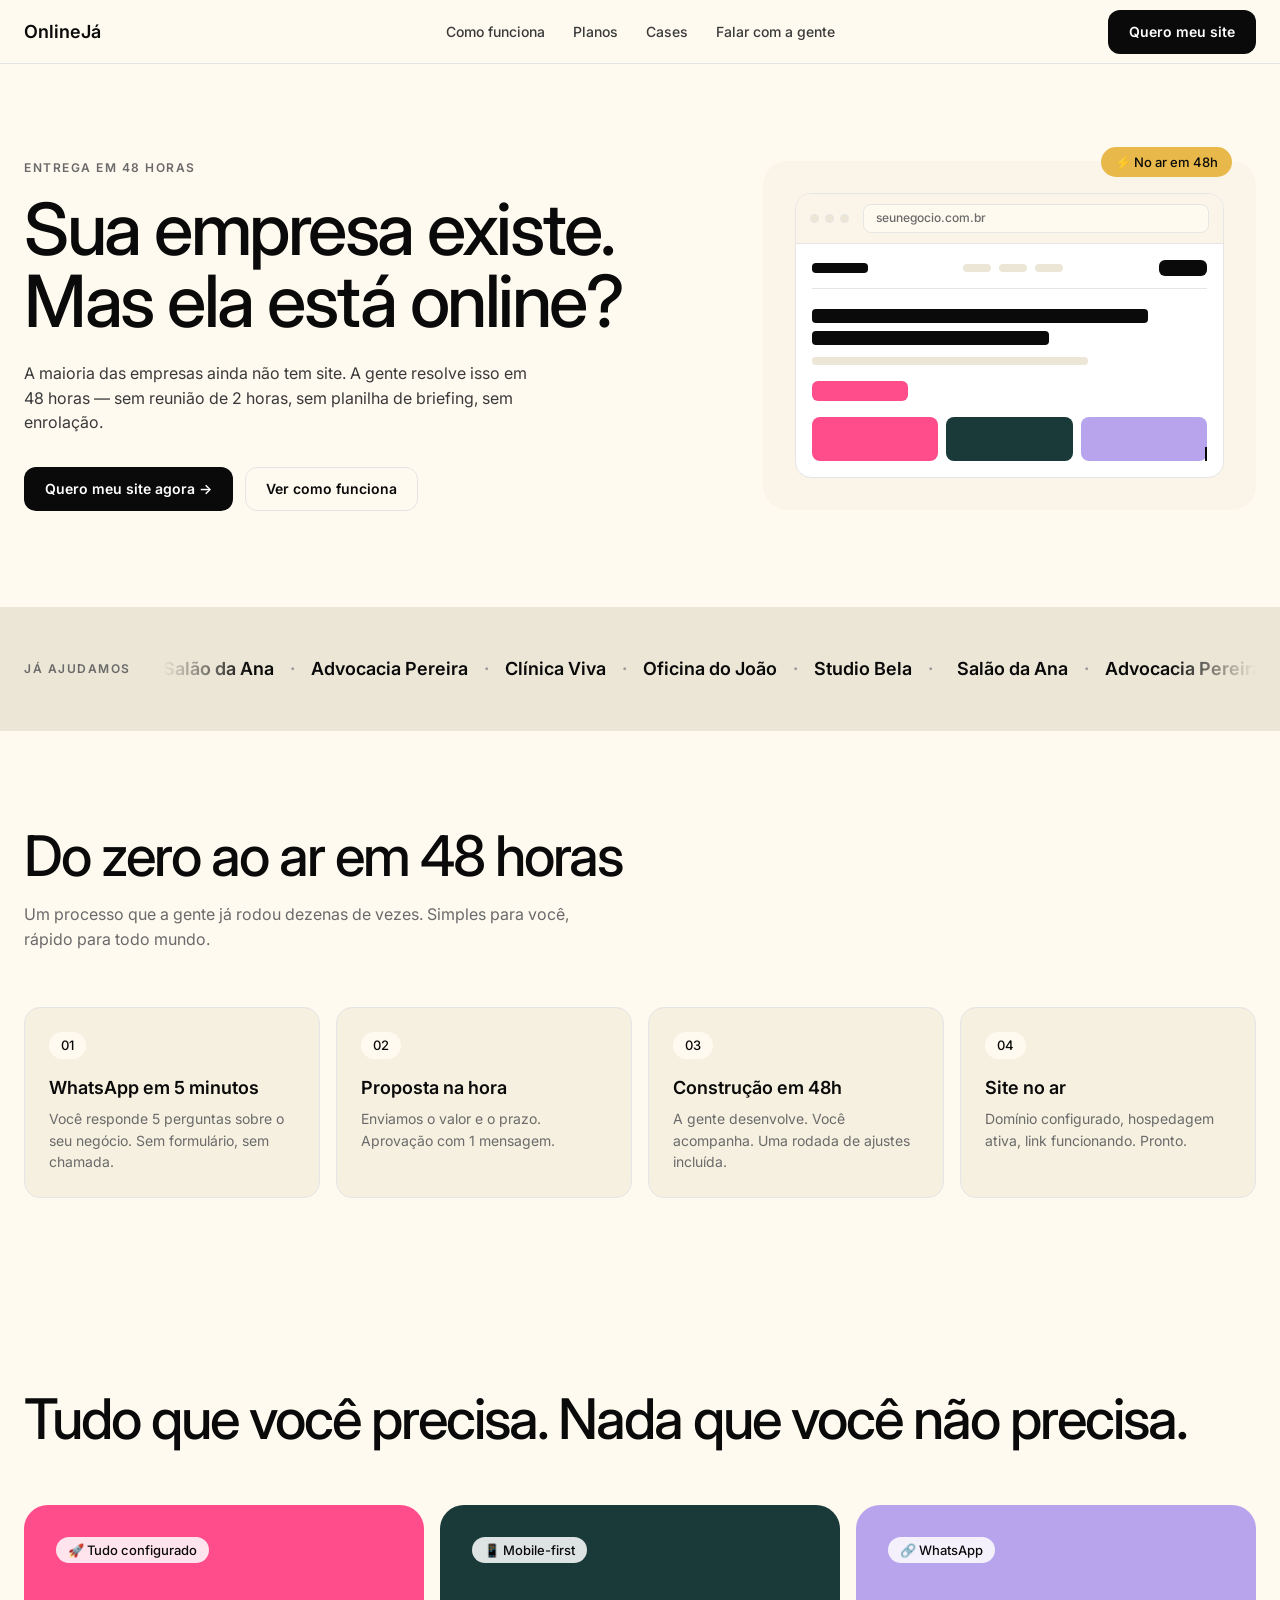
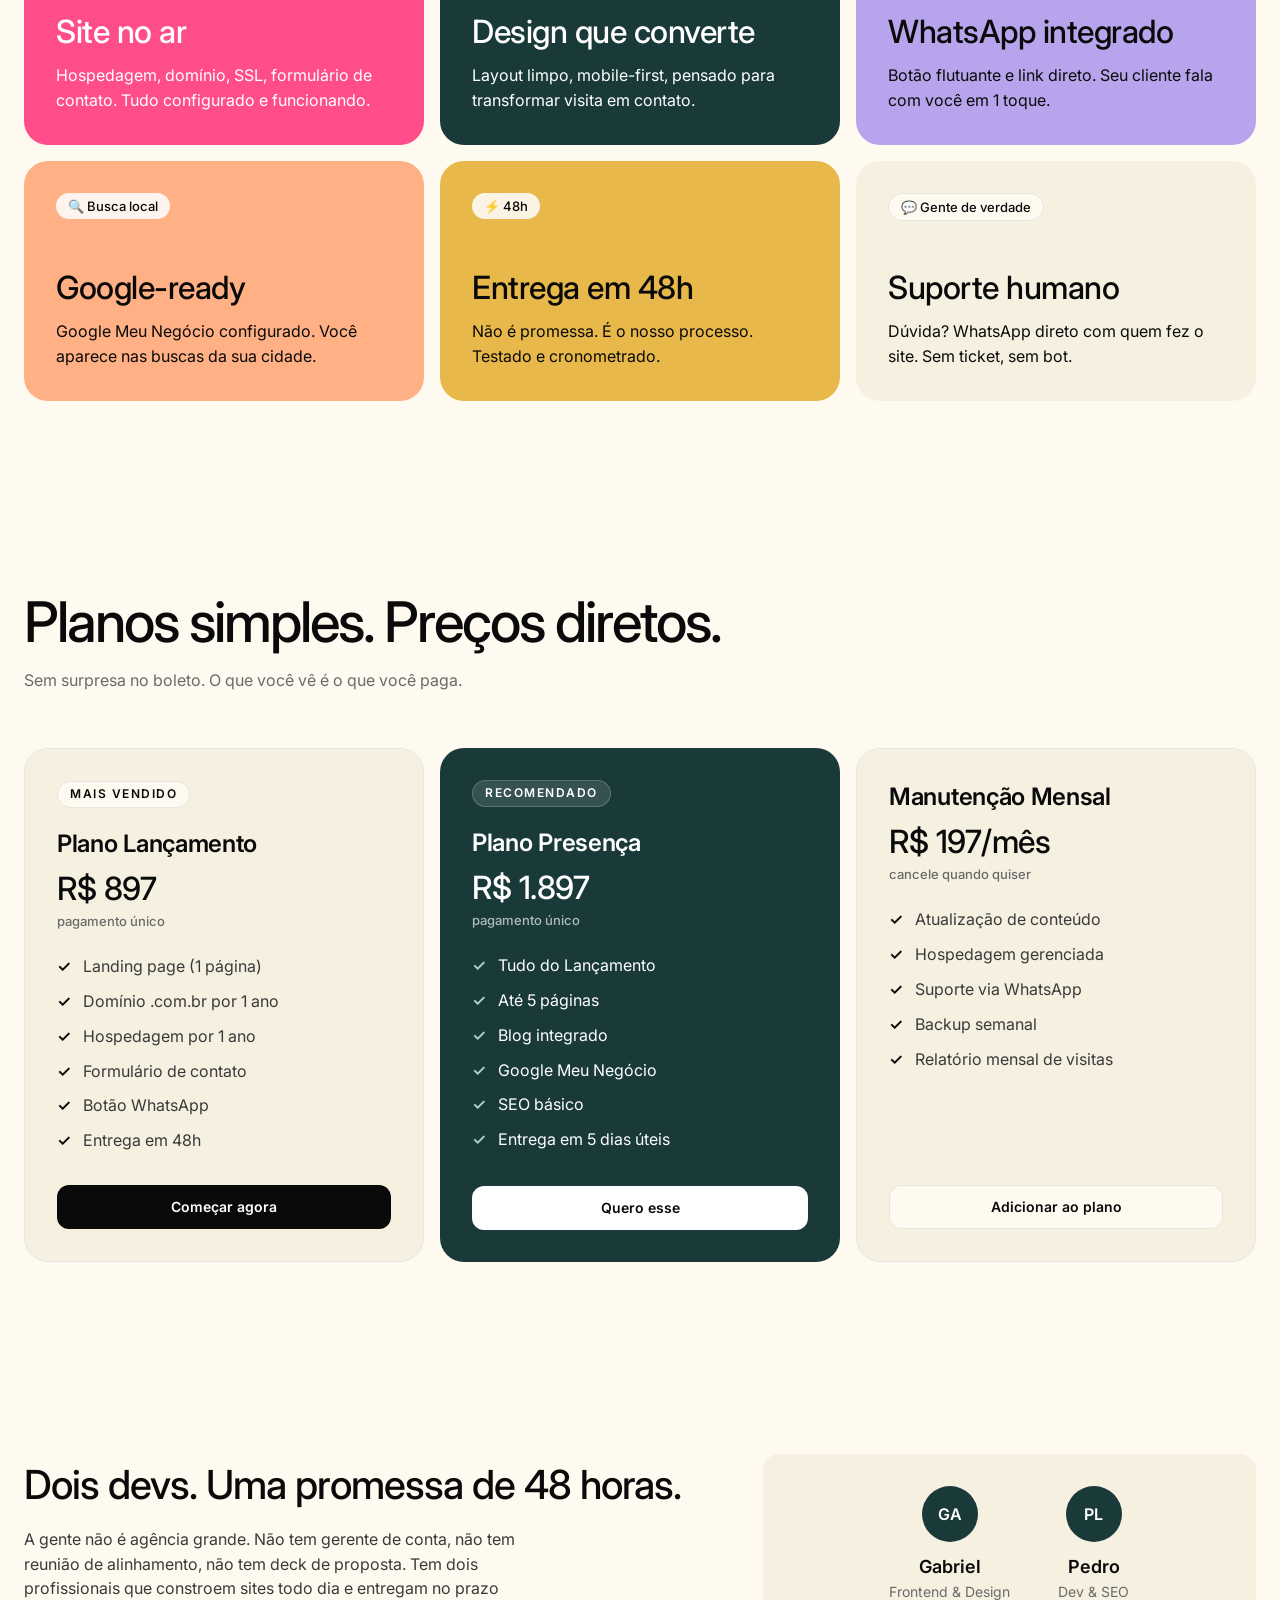
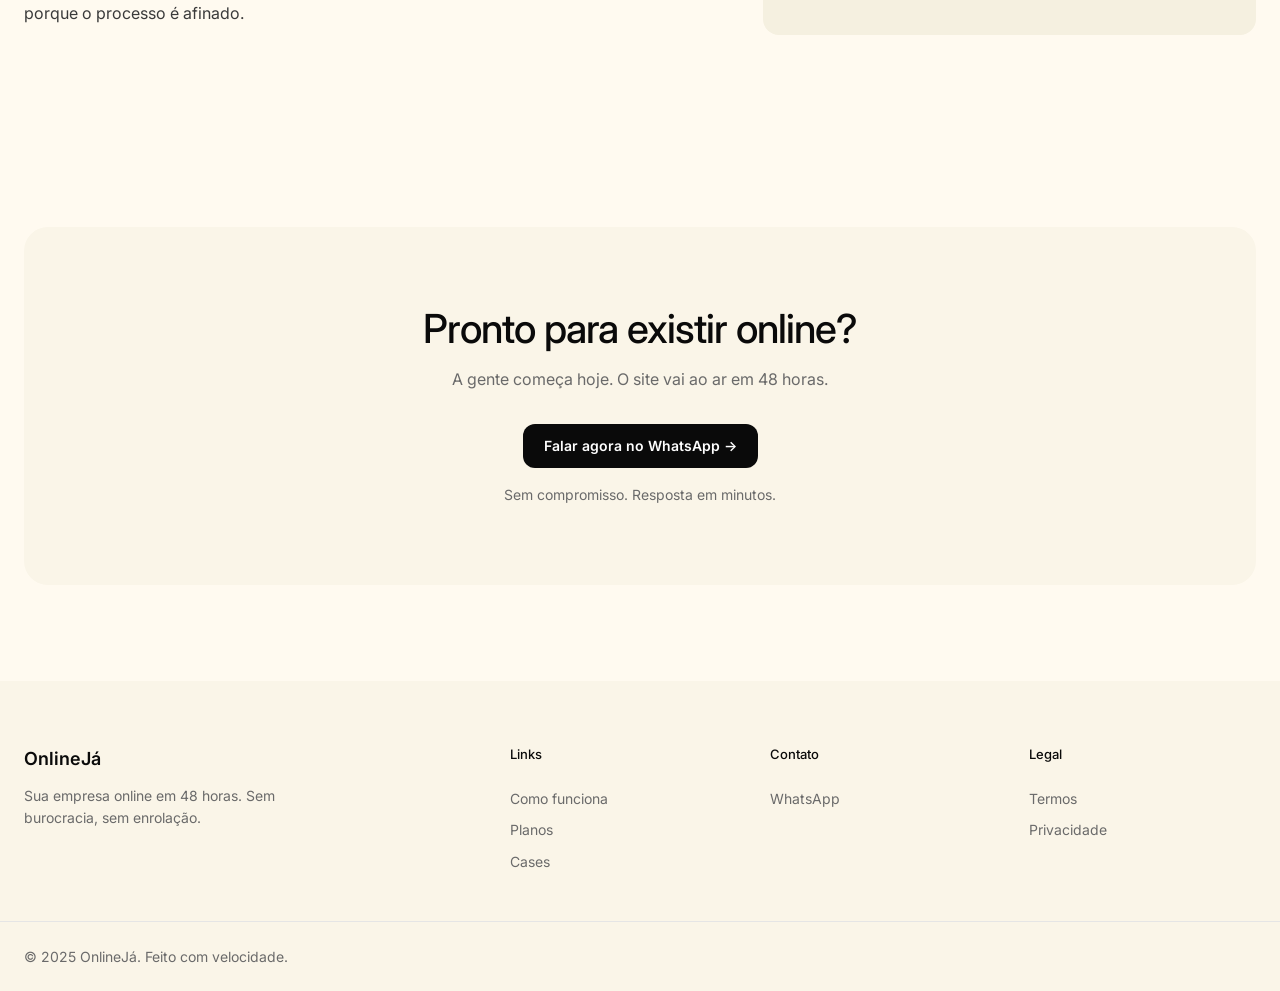
==== index.html @ 5d937cda "first commit" ====
<!DOCTYPE html>
<html lang="pt-BR">
<head>
  <meta charset="UTF-8">
  <meta name="viewport" content="width=device-width, initial-scale=1.0">
  <title>OnlineJá — Sua empresa online em 48 horas</title>
  <meta name="description" content="Sua empresa online em 48 horas. Sem burocracia, sem enrolação. Site no ar com domínio, hospedagem e WhatsApp integrado.">
  <link rel="preconnect" href="https://fonts.googleapis.com">
  <link rel="preconnect" href="https://fonts.gstatic.com" crossorigin>
  <link href="https://fonts.googleapis.com/css2?family=Inter:wght@400;500;600&display=swap" rel="stylesheet">
  <link rel="stylesheet" href="styles.css">
</head>
<body>

  <!-- ============ 1. Top Navigation ============ -->
  <header class="nav" id="topo">
    <div class="nav-inner container">
      <a href="#topo" class="nav-logo">OnlineJá</a>
      <nav class="nav-links" id="nav-links" aria-label="Navegação principal">
        <a href="#como-funciona" class="nav-link">Como funciona</a>
        <a href="#planos" class="nav-link">Planos</a>
        <a href="#cases" class="nav-link">Cases</a>
        <a href="#contato" class="nav-link">Falar com a gente</a>
      </nav>
      <div class="nav-actions">
        <a href="#contato" class="btn btn-primary">Quero meu site</a>
        <button class="nav-toggle" id="nav-toggle" aria-label="Abrir menu" aria-expanded="false" aria-controls="nav-links">
          <span></span><span></span><span></span>
        </button>
      </div>
    </div>
  </header>

  <!-- ============ 2. Hero ============ -->
  <section class="hero">
    <div class="container hero-grid">
      <div class="hero-copy">
        <p class="eyebrow">Entrega em 48 horas</p>
        <h1 class="display-xl">Sua empresa existe. Mas ela está online?</h1>
        <p class="hero-sub">A maioria das empresas ainda não tem site. A gente resolve isso em 48 horas — sem reunião de 2 horas, sem planilha de briefing, sem enrolação.</p>
        <div class="hero-actions">
          <a href="#contato" class="btn btn-primary">Quero meu site agora →</a>
          <a href="#como-funciona" class="btn btn-secondary">Ver como funciona</a>
        </div>
      </div>
      <div class="hero-art">
        <div class="hero-card">
          <div class="browser">
            <div class="browser-bar">
              <span class="browser-dot"></span>
              <span class="browser-dot"></span>
              <span class="browser-dot"></span>
              <span class="browser-url">seunegocio.com.br</span>
            </div>
            <div class="browser-page">
              <div class="mock-nav build" style="--i:1">
                <span class="mock-logo"></span>
                <span class="mock-navlinks">
                  <i></i><i></i><i></i>
                </span>
                <span class="mock-btn"></span>
              </div>
              <div class="mock-hero">
                <span class="mock-line lg build" style="--i:2"></span>
                <span class="mock-line lg short build" style="--i:3"></span>
                <span class="mock-line sm build" style="--i:4"></span>
                <span class="mock-cta build" style="--i:5"></span>
              </div>
              <div class="mock-cards">
                <span class="mock-card pink build" style="--i:6"></span>
                <span class="mock-card teal build" style="--i:7"></span>
                <span class="mock-card lavender build" style="--i:8"></span>
              </div>
              <span class="mock-caret"></span>
            </div>
          </div>
          <div class="hero-badge">⚡ No ar em 48h</div>
        </div>
      </div>
    </div>
  </section>

  <!-- ============ 3. Social proof bar ============ -->
  <section class="proof" id="cases">
    <div class="proof-inner">
      <p class="eyebrow proof-label">Já ajudamos</p>
      <div class="marquee" aria-hidden="false">
        <div class="marquee-track">
          <span class="marquee-group">
            Salão da Ana <i>·</i> Advocacia Pereira <i>·</i> Clínica Viva <i>·</i> Oficina do João <i>·</i> Studio Bela <i>·</i>
          </span>
          <span class="marquee-group" aria-hidden="true">
            Salão da Ana <i>·</i> Advocacia Pereira <i>·</i> Clínica Viva <i>·</i> Oficina do João <i>·</i> Studio Bela <i>·</i>
          </span>
        </div>
      </div>
    </div>
  </section>

  <!-- ============ 4. Como funciona ============ -->
  <section class="section" id="como-funciona">
    <div class="container">
      <h2 class="display-lg">Do zero ao ar em 48 horas</h2>
      <p class="section-sub">Um processo que a gente já rodou dezenas de vezes. Simples para você, rápido para todo mundo.</p>
      <div class="steps-grid">
        <div class="step-card">
          <span class="badge-pill">01</span>
          <h3 class="title-md">WhatsApp em 5 minutos</h3>
          <p class="step-body">Você responde 5 perguntas sobre o seu negócio. Sem formulário, sem chamada.</p>
        </div>
        <div class="step-card">
          <span class="badge-pill">02</span>
          <h3 class="title-md">Proposta na hora</h3>
          <p class="step-body">Enviamos o valor e o prazo. Aprovação com 1 mensagem.</p>
        </div>
        <div class="step-card">
          <span class="badge-pill">03</span>
          <h3 class="title-md">Construção em 48h</h3>
          <p class="step-body">A gente desenvolve. Você acompanha. Uma rodada de ajustes incluída.</p>
        </div>
        <div class="step-card">
          <span class="badge-pill">04</span>
          <h3 class="title-md">Site no ar</h3>
          <p class="step-body">Domínio configurado, hospedagem ativa, link funcionando. Pronto.</p>
        </div>
      </div>
    </div>
  </section>

  <!-- ============ 5. Features ============ -->
  <section class="section" id="incluso">
    <div class="container">
      <h2 class="display-lg">Tudo que você precisa. Nada que você não precisa.</h2>
      <div class="features-grid">
        <div class="feature-card feature-pink">
          <span class="badge-pill feature-tag">🚀 Tudo configurado</span>
          <h3 class="display-sm">Site no ar</h3>
          <p>Hospedagem, domínio, SSL, formulário de contato. Tudo configurado e funcionando.</p>
        </div>
        <div class="feature-card feature-teal">
          <span class="badge-pill feature-tag">📱 Mobile-first</span>
          <h3 class="display-sm">Design que converte</h3>
          <p>Layout limpo, mobile-first, pensado para transformar visita em contato.</p>
        </div>
        <div class="feature-card feature-lavender">
          <span class="badge-pill feature-tag">🔗 WhatsApp</span>
          <h3 class="display-sm">WhatsApp integrado</h3>
          <p>Botão flutuante e link direto. Seu cliente fala com você em 1 toque.</p>
        </div>
        <div class="feature-card feature-peach">
          <span class="badge-pill feature-tag">🔍 Busca local</span>
          <h3 class="display-sm">Google-ready</h3>
          <p>Google Meu Negócio configurado. Você aparece nas buscas da sua cidade.</p>
        </div>
        <div class="feature-card feature-ochre">
          <span class="badge-pill feature-tag">⚡ 48h</span>
          <h3 class="display-sm">Entrega em 48h</h3>
          <p>Não é promessa. É o nosso processo. Testado e cronometrado.</p>
        </div>
        <div class="feature-card feature-cream">
          <span class="badge-pill feature-tag">💬 Gente de verdade</span>
          <h3 class="display-sm">Suporte humano</h3>
          <p>Dúvida? WhatsApp direto com quem fez o site. Sem ticket, sem bot.</p>
        </div>
      </div>
    </div>
  </section>

  <!-- ============ 6. Planos ============ -->
  <section class="section" id="planos">
    <div class="container">
      <h2 class="display-lg">Planos simples. Preços diretos.</h2>
      <p class="section-sub">Sem surpresa no boleto. O que você vê é o que você paga.</p>
      <div class="pricing-grid">

        <div class="plan-card plan-cream">
          <span class="badge-pill plan-badge">MAIS VENDIDO</span>
          <h3 class="title-lg">Plano Lançamento</h3>
          <p class="plan-price display-sm">R$ 897</p>
          <p class="plan-price-note">pagamento único</p>
          <ul class="plan-features">
            <li>Landing page (1 página)</li>
            <li>Domínio .com.br por 1 ano</li>
            <li>Hospedagem por 1 ano</li>
            <li>Formulário de contato</li>
            <li>Botão WhatsApp</li>
            <li>Entrega em 48h</li>
          </ul>
          <a href="#contato" class="btn btn-primary plan-cta">Começar agora</a>
        </div>

        <div class="plan-card plan-teal">
          <span class="badge-pill plan-badge plan-badge-dark">RECOMENDADO</span>
          <h3 class="title-lg">Plano Presença</h3>
          <p class="plan-price display-sm">R$ 1.897</p>
          <p class="plan-price-note">pagamento único</p>
          <ul class="plan-features">
            <li>Tudo do Lançamento</li>
            <li>Até 5 páginas</li>
            <li>Blog integrado</li>
            <li>Google Meu Negócio</li>
            <li>SEO básico</li>
            <li>Entrega em 5 dias úteis</li>
          </ul>
          <a href="#contato" class="btn btn-oncolor plan-cta">Quero esse</a>
        </div>

        <div class="plan-card plan-cream">
          <h3 class="title-lg">Manutenção Mensal</h3>
          <p class="plan-price display-sm">R$ 197/mês</p>
          <p class="plan-price-note">cancele quando quiser</p>
          <ul class="plan-features">
            <li>Atualização de conteúdo</li>
            <li>Hospedagem gerenciada</li>
            <li>Suporte via WhatsApp</li>
            <li>Backup semanal</li>
            <li>Relatório mensal de visitas</li>
          </ul>
          <a href="#contato" class="btn btn-secondary plan-cta">Adicionar ao plano</a>
        </div>

      </div>
    </div>
  </section>

  <!-- ============ 7. Quem somos ============ -->
  <section class="section" id="quem-somos">
    <div class="container about-grid">
      <div class="about-copy">
        <h2 class="display-md">Dois devs. Uma promessa de 48 horas.</h2>
        <p class="about-body">A gente não é agência grande. Não tem gerente de conta, não tem reunião de alinhamento, não tem deck de proposta. Tem dois profissionais que constroem sites todo dia e entregam no prazo porque o processo é afinado.</p>
      </div>
      <div class="about-card">
        <div class="founder">
          <span class="avatar">GA</span>
          <p class="title-md founder-name">Gabriel</p>
          <p class="founder-role">Frontend &amp; Design</p>
        </div>
        <div class="founder">
          <span class="avatar">PL</span>
          <p class="title-md founder-name">Pedro</p>
          <p class="founder-role">Dev &amp; SEO</p>
        </div>
      </div>
    </div>
  </section>

  <!-- ============ 8. CTA Band ============ -->
  <section class="cta-section" id="contato">
    <div class="cta-band">
      <h2 class="display-md">Pronto para existir online?</h2>
      <p class="cta-sub">A gente começa hoje. O site vai ao ar em 48 horas.</p>
      <a href="https://wa.me/5511999999999" target="_blank" rel="noopener" class="btn btn-primary">Falar agora no WhatsApp →</a>
      <p class="cta-note">Sem compromisso. Resposta em minutos.</p>
    </div>
  </section>

  <!-- ============ 9. Footer ============ -->
  <footer class="footer">
    <div class="container footer-grid">
      <div class="footer-brand">
        <p class="nav-logo">OnlineJá</p>
        <p class="footer-tagline">Sua empresa online em 48 horas. Sem burocracia, sem enrolação.</p>
      </div>
      <div class="footer-col">
        <p class="footer-heading">Links</p>
        <a href="#como-funciona">Como funciona</a>
        <a href="#planos">Planos</a>
        <a href="#cases">Cases</a>
      </div>
      <div class="footer-col">
        <p class="footer-heading">Contato</p>
        <a href="https://wa.me/5511999999999" target="_blank" rel="noopener">WhatsApp</a>
      </div>
      <div class="footer-col">
        <p class="footer-heading">Legal</p>
        <a href="#">Termos</a>
        <a href="#">Privacidade</a>
      </div>
    </div>
    <div class="container footer-bottom">
      <p>© 2025 OnlineJá. Feito com velocidade.</p>
    </div>
  </footer>

  <script src="script.js"></script>
</body>
</html>
---- styles.css ----
/* ==========================================================================
   OnlineJá — Design tokens
   ========================================================================== */

:root {
  /* Colors */
  --color-canvas: #fffaf0;
  --color-surface-soft: #faf5e8;
  --color-surface-card: #f5f0e0;
  --color-surface-strong: #ebe6d6;
  --color-surface-dark: #0a1a1a;
  --color-ink: #0a0a0a;
  --color-body: #3a3a3a;
  --color-muted: #6a6a6a;
  --color-muted-soft: #9a9a9a;
  --color-hairline: #e5e5e5;
  --color-primary: #0a0a0a;
  --color-on-primary: #ffffff;
  --color-on-dark: #ffffff;
  --color-brand-pink: #ff4d8b;
  --color-brand-teal: #1a3a3a;
  --color-brand-lavender: #b8a4ed;
  --color-brand-peach: #ffb084;
  --color-brand-ochre: #e8b94a;
  --color-brand-mint: #a4d4c5;
  --color-brand-coral: #ff6b5a;

  /* Radius */
  --radius-xs: 6px;
  --radius-sm: 8px;
  --radius-md: 12px;
  --radius-lg: 16px;
  --radius-xl: 24px;
  --radius-pill: 9999px;

  /* Spacing */
  --section-pad: 96px;
  --card-pad-feature: 32px;
  --card-pad-content: 24px;
  --content-max: 1280px;
}

/* ==========================================================================
   Base
   ========================================================================== */

*,
*::before,
*::after {
  box-sizing: border-box;
  margin: 0;
  padding: 0;
}

html {
  scroll-behavior: smooth;
  scroll-padding-top: 80px;
}

body {
  font-family: "Inter", sans-serif;
  font-size: 16px;
  font-weight: 400;
  line-height: 1.55;
  color: var(--color-body);
  background: var(--color-canvas);
  -webkit-font-smoothing: antialiased;
}

img {
  max-width: 100%;
  display: block;
}

a {
  text-decoration: none;
  color: inherit;
}

ul {
  list-style: none;
}

.container {
  max-width: var(--content-max);
  margin: 0 auto;
  padding: 0 24px;
}

/* ==========================================================================
   Typography
   ========================================================================== */

.display-xl {
  font-size: clamp(40px, 7vw, 72px);
  font-weight: 500;
  line-height: 1.0;
  letter-spacing: -2.5px;
  color: var(--color-ink);
}

.display-lg {
  font-size: clamp(34px, 5vw, 56px);
  font-weight: 500;
  line-height: 1.05;
  letter-spacing: -2px;
  color: var(--color-ink);
}

.display-md {
  font-size: clamp(30px, 4vw, 40px);
  font-weight: 500;
  line-height: 1.1;
  letter-spacing: -1px;
  color: var(--color-ink);
}

.display-sm {
  font-size: 32px;
  font-weight: 500;
  line-height: 1.15;
  letter-spacing: -0.5px;
  color: var(--color-ink);
}

.title-lg {
  font-size: 24px;
  font-weight: 600;
  line-height: 1.3;
  letter-spacing: -0.3px;
  color: var(--color-ink);
}

.title-md {
  font-size: 18px;
  font-weight: 600;
  line-height: 1.4;
  color: var(--color-ink);
}

.eyebrow {
  font-size: 12px;
  font-weight: 600;
  line-height: 1.4;
  letter-spacing: 1.5px;
  text-transform: uppercase;
  color: var(--color-muted);
}

.section-sub {
  font-size: 16px;
  line-height: 1.55;
  color: var(--color-muted);
  max-width: 560px;
  margin-top: 16px;
}

/* ==========================================================================
   Buttons
   ========================================================================== */

.btn {
  display: inline-flex;
  align-items: center;
  justify-content: center;
  height: 44px;
  padding: 12px 20px;
  border-radius: var(--radius-md);
  border: 1px solid transparent;
  font-family: inherit;
  font-size: 14px;
  font-weight: 600;
  line-height: 1;
  cursor: pointer;
  white-space: nowrap;
  transition: opacity 0.15s ease, transform 0.15s ease;
}

.btn:hover {
  opacity: 0.88;
}

.btn:active {
  transform: scale(0.98);
}

.btn-primary {
  background: var(--color-primary);
  color: var(--color-on-primary);
}

.btn-secondary {
  background: var(--color-canvas);
  color: var(--color-ink);
  border-color: var(--color-hairline);
}

.btn-oncolor {
  background: #ffffff;
  color: var(--color-ink);
}

/* ==========================================================================
   Badge pill
   ========================================================================== */

.badge-pill {
  display: inline-block;
  background: var(--color-surface-card);
  color: var(--color-ink);
  border-radius: var(--radius-pill);
  padding: 4px 12px;
  font-size: 13px;
  font-weight: 500;
  line-height: 1.4;
}

/* ==========================================================================
   1. Top navigation
   ========================================================================== */

.nav {
  position: sticky;
  top: 0;
  z-index: 100;
  height: 64px;
  background: var(--color-canvas);
  border-bottom: 1px solid var(--color-hairline);
}

.nav-inner {
  display: flex;
  align-items: center;
  justify-content: space-between;
  gap: 24px;
  height: 64px;
}

.nav-logo {
  font-size: 18px;
  font-weight: 600;
  color: var(--color-ink);
}

.nav-links {
  display: flex;
  align-items: center;
  gap: 28px;
  position: absolute;
  left: 50%;
  transform: translateX(-50%);
}

.nav-link {
  font-size: 14px;
  font-weight: 500;
  line-height: 1.4;
  color: var(--color-body);
  transition: color 0.15s ease;
}

.nav-link:hover {
  color: var(--color-ink);
}

.nav-actions {
  display: flex;
  align-items: center;
  gap: 12px;
}

.nav-toggle {
  display: none;
  flex-direction: column;
  justify-content: center;
  gap: 4px;
  width: 40px;
  height: 40px;
  padding: 8px;
  background: none;
  border: 1px solid var(--color-hairline);
  border-radius: var(--radius-sm);
  cursor: pointer;
}

.nav-toggle span {
  display: block;
  height: 2px;
  width: 100%;
  background: var(--color-ink);
  border-radius: 2px;
}

/* ==========================================================================
   2. Hero
   ========================================================================== */

.hero {
  padding: var(--section-pad) 0;
}

.hero-grid {
  display: grid;
  grid-template-columns: 7fr 5fr;
  gap: 48px;
  align-items: center;
}

.hero-copy .display-xl {
  margin-top: 16px;
  max-width: 640px;
}

.hero-sub {
  margin-top: 24px;
  max-width: 520px;
  color: var(--color-body);
}

.hero-actions {
  display: flex;
  flex-wrap: wrap;
  gap: 12px;
  margin-top: 32px;
}

/* Hero illustration — mock browser being assembled */

.hero-card {
  position: relative;
  background: var(--color-surface-soft);
  border-radius: var(--radius-xl);
  padding: 32px;
}

.browser {
  background: #ffffff;
  border: 1px solid var(--color-hairline);
  border-radius: var(--radius-lg);
  overflow: hidden;
}

.browser-bar {
  display: flex;
  align-items: center;
  gap: 6px;
  padding: 10px 14px;
  background: var(--color-surface-soft);
  border-bottom: 1px solid var(--color-hairline);
}

.browser-dot {
  width: 9px;
  height: 9px;
  border-radius: 50%;
  background: var(--color-surface-strong);
  border: 1px solid var(--color-hairline);
}

.browser-url {
  flex: 1;
  margin-left: 8px;
  background: var(--color-canvas);
  border: 1px solid var(--color-hairline);
  border-radius: var(--radius-sm);
  padding: 4px 12px;
  font-size: 12px;
  font-weight: 500;
  color: var(--color-muted);
}

.browser-page {
  position: relative;
  padding: 16px;
}

/* Mock page blocks */

.mock-nav {
  display: flex;
  align-items: center;
  justify-content: space-between;
  gap: 12px;
  padding-bottom: 12px;
  border-bottom: 1px solid var(--color-hairline);
}

.mock-logo {
  width: 56px;
  height: 10px;
  border-radius: 4px;
  background: var(--color-ink);
}

.mock-navlinks {
  display: flex;
  gap: 8px;
}

.mock-navlinks i {
  width: 28px;
  height: 8px;
  border-radius: 4px;
  background: var(--color-surface-strong);
}

.mock-btn {
  width: 48px;
  height: 16px;
  border-radius: 6px;
  background: var(--color-ink);
}

.mock-hero {
  display: flex;
  flex-direction: column;
  gap: 8px;
  padding: 20px 0 16px;
}

.mock-line {
  border-radius: 4px;
  background: var(--color-surface-strong);
}

.mock-line.lg {
  width: 85%;
  height: 14px;
  background: var(--color-ink);
}

.mock-line.lg.short {
  width: 60%;
}

.mock-line.sm {
  width: 70%;
  height: 8px;
  margin-top: 4px;
}

.mock-cta {
  width: 96px;
  height: 20px;
  border-radius: 6px;
  background: var(--color-brand-pink);
  margin-top: 8px;
}

.mock-cards {
  display: grid;
  grid-template-columns: repeat(3, 1fr);
  gap: 8px;
}

.mock-card {
  height: 44px;
  border-radius: 8px;
}

.mock-card.pink { background: var(--color-brand-pink); }
.mock-card.teal { background: var(--color-brand-teal); }
.mock-card.lavender { background: var(--color-brand-lavender); }

.mock-caret {
  position: absolute;
  bottom: 16px;
  right: 16px;
  width: 2px;
  height: 14px;
  background: var(--color-ink);
  animation: blink 1s step-end infinite;
}

/* "Being built" staggered assembly */

.build {
  opacity: 0;
  transform: translateY(8px);
  animation: build-in 0.5s ease forwards;
  animation-delay: calc(var(--i) * 0.35s);
}

@keyframes build-in {
  to {
    opacity: 1;
    transform: translateY(0);
  }
}

@keyframes blink {
  50% {
    opacity: 0;
  }
}

.hero-badge {
  position: absolute;
  top: -14px;
  right: 24px;
  background: var(--color-brand-ochre);
  color: var(--color-ink);
  border-radius: var(--radius-pill);
  padding: 6px 14px;
  font-size: 13px;
  font-weight: 500;
  line-height: 1.4;
}

/* ==========================================================================
   3. Social proof bar
   ========================================================================== */

.proof {
  background: var(--color-surface-strong);
  padding: 48px 0;
  overflow: hidden;
}

.proof-inner {
  display: flex;
  align-items: center;
  gap: 32px;
  max-width: var(--content-max);
  margin: 0 auto;
  padding: 0 24px;
}

.proof-label {
  flex-shrink: 0;
}

.marquee {
  flex: 1;
  overflow: hidden;
  -webkit-mask-image: linear-gradient(90deg, transparent, #000 8%, #000 92%, transparent);
  mask-image: linear-gradient(90deg, transparent, #000 8%, #000 92%, transparent);
}

.marquee-track {
  display: flex;
  width: max-content;
  animation: marquee 24s linear infinite;
}

.marquee-group {
  display: inline-block;
  white-space: nowrap;
  font-size: 18px;
  font-weight: 600;
  color: var(--color-ink);
  padding-right: 12px;
}

.marquee-group i {
  font-style: normal;
  color: var(--color-muted-soft);
  padding: 0 12px;
}

@keyframes marquee {
  from { transform: translateX(0); }
  to { transform: translateX(-50%); }
}

@media (prefers-reduced-motion: reduce) {
  .marquee-track {
    animation: none;
  }
  .build {
    opacity: 1;
    transform: none;
    animation: none;
  }
}

/* ==========================================================================
   Sections (shared rhythm)
   ========================================================================== */

.section {
  padding: var(--section-pad) 0;
}

/* ==========================================================================
   4. Como funciona
   ========================================================================== */

.steps-grid {
  display: grid;
  grid-template-columns: repeat(4, 1fr);
  gap: 16px;
  margin-top: 56px;
}

.step-card {
  background: var(--color-surface-card);
  border: 1px solid var(--color-hairline);
  border-radius: var(--radius-lg);
  padding: var(--card-pad-content);
}

.step-card .badge-pill {
  background: var(--color-canvas);
}

.step-card .title-md {
  margin-top: 16px;
}

.step-body {
  margin-top: 8px;
  font-size: 14px;
  line-height: 1.55;
  color: var(--color-muted);
}

/* ==========================================================================
   5. Features
   ========================================================================== */

.features-grid {
  display: grid;
  grid-template-columns: repeat(3, 1fr);
  gap: 16px;
  margin-top: 56px;
}

.feature-card {
  border-radius: var(--radius-xl);
  padding: var(--card-pad-feature);
  display: flex;
  flex-direction: column;
  align-items: flex-start;
  gap: 12px;
  min-height: 240px;
}

.feature-card p {
  font-size: 16px;
  line-height: 1.55;
}

.feature-card .display-sm {
  margin-top: auto;
}

.feature-tag {
  background: rgba(255, 255, 255, 0.85);
  color: var(--color-ink);
}

.feature-pink {
  background: var(--color-brand-pink);
  color: #ffffff;
}

.feature-pink .display-sm {
  color: #ffffff;
}

.feature-teal {
  background: var(--color-brand-teal);
  color: #ffffff;
}

.feature-teal .display-sm {
  color: #ffffff;
}

.feature-lavender {
  background: var(--color-brand-lavender);
  color: var(--color-ink);
}

.feature-peach {
  background: var(--color-brand-peach);
  color: var(--color-ink);
}

.feature-ochre {
  background: var(--color-brand-ochre);
  color: var(--color-ink);
}

.feature-cream {
  background: var(--color-surface-card);
  color: var(--color-ink);
}

.feature-cream .feature-tag {
  background: var(--color-canvas);
  border: 1px solid var(--color-hairline);
}

/* ==========================================================================
   6. Planos
   ========================================================================== */

.pricing-grid {
  display: grid;
  grid-template-columns: repeat(3, 1fr);
  gap: 16px;
  margin-top: 56px;
  align-items: stretch;
}

.plan-card {
  display: flex;
  flex-direction: column;
  border-radius: var(--radius-xl);
  padding: var(--card-pad-feature);
}

.plan-cream {
  background: var(--color-surface-card);
  border: 1px solid var(--color-hairline);
}

.plan-teal {
  background: var(--color-brand-teal);
  color: var(--color-on-dark);
}

.plan-teal .title-lg,
.plan-teal .plan-price {
  color: var(--color-on-dark);
}

.plan-teal .plan-price-note {
  color: rgba(255, 255, 255, 0.65);
}

.plan-badge {
  align-self: flex-start;
  font-size: 12px;
  font-weight: 600;
  letter-spacing: 1.5px;
  margin-bottom: 20px;
  background: var(--color-canvas);
  border: 1px solid var(--color-hairline);
}

.plan-badge-dark {
  background: rgba(255, 255, 255, 0.12);
  color: #ffffff;
  border: 1px solid rgba(255, 255, 255, 0.2);
}

.plan-price {
  margin-top: 12px;
}

.plan-price-note {
  font-size: 13px;
  font-weight: 500;
  line-height: 1.4;
  color: var(--color-muted);
  margin-top: 4px;
}

.plan-features {
  margin: 24px 0 32px;
  display: flex;
  flex-direction: column;
  gap: 10px;
  flex: 1;
}

.plan-features li {
  font-size: 16px;
  line-height: 1.55;
  padding-left: 26px;
  position: relative;
}

.plan-features li::before {
  content: "✓";
  position: absolute;
  left: 0;
  font-weight: 600;
}

.plan-cream .plan-features li::before {
  color: var(--color-ink);
}

.plan-teal .plan-features li::before {
  color: var(--color-brand-mint);
}

.plan-cta {
  width: 100%;
}

/* ==========================================================================
   7. Quem somos
   ========================================================================== */

.about-grid {
  display: grid;
  grid-template-columns: 7fr 5fr;
  gap: 48px;
  align-items: center;
}

.about-body {
  margin-top: 20px;
  max-width: 520px;
}

.about-card {
  display: flex;
  justify-content: center;
  gap: 48px;
  background: var(--color-surface-card);
  border-radius: var(--radius-lg);
  padding: 32px;
}

.founder {
  display: flex;
  flex-direction: column;
  align-items: center;
  text-align: center;
}

.avatar {
  display: flex;
  align-items: center;
  justify-content: center;
  width: 56px;
  height: 56px;
  border-radius: 50%;
  background: var(--color-brand-teal);
  color: #ffffff;
  font-size: 16px;
  font-weight: 600;
}

.founder-name {
  margin-top: 12px;
}

.founder-role {
  font-size: 14px;
  line-height: 1.55;
  color: var(--color-muted);
  margin-top: 2px;
}

/* ==========================================================================
   8. CTA band
   ========================================================================== */

.cta-section {
  padding: var(--section-pad) 24px;
}

.cta-band {
  background: var(--color-surface-soft);
  border-radius: var(--radius-xl);
  padding: 80px 32px;
  margin: 0 auto;
  max-width: var(--content-max);
  text-align: center;
}

.cta-sub {
  color: var(--color-muted);
  margin: 16px auto 32px;
  max-width: 480px;
}

.cta-note {
  font-size: 14px;
  line-height: 1.55;
  color: var(--color-muted);
  margin-top: 16px;
}

/* ==========================================================================
   9. Footer
   ========================================================================== */

.footer {
  background: var(--color-surface-soft);
  padding: 64px 0 0;
}

.footer-grid {
  display: grid;
  grid-template-columns: 2fr 1fr 1fr 1fr;
  gap: 32px;
  padding-bottom: 48px;
}

.footer-tagline {
  font-size: 14px;
  line-height: 1.55;
  color: var(--color-muted);
  margin-top: 12px;
  max-width: 280px;
}

.footer-heading {
  font-size: 13px;
  font-weight: 500;
  line-height: 1.4;
  color: var(--color-ink);
  margin-bottom: 14px;
}

.footer-col {
  display: flex;
  flex-direction: column;
  align-items: flex-start;
  gap: 10px;
}

.footer-col a {
  font-size: 14px;
  line-height: 1.55;
  color: var(--color-muted);
  transition: color 0.15s ease;
}

.footer-col a:hover {
  color: var(--color-ink);
}

.footer-bottom {
  border-top: 1px solid var(--color-hairline);
  padding-top: 24px;
  padding-bottom: 24px;
}

.footer-bottom p {
  font-size: 14px;
  line-height: 1.55;
  color: var(--color-muted);
}

/* ==========================================================================
   Responsive — 768px breakpoint
   ========================================================================== */

@media (max-width: 1024px) {
  .steps-grid {
    grid-template-columns: repeat(2, 1fr);
  }

  .features-grid {
    grid-template-columns: repeat(2, 1fr);
  }
}

@media (max-width: 768px) {
  :root {
    --section-pad: 64px;
  }

  .display-xl {
    letter-spacing: -1.5px;
  }

  .display-lg {
    letter-spacing: -1px;
  }

  /* Nav collapses to hamburger */
  .nav-links {
    display: none;
    position: fixed;
    top: 64px;
    left: 0;
    right: 0;
    transform: none;
    flex-direction: column;
    align-items: flex-start;
    gap: 0;
    background: var(--color-canvas);
    border-bottom: 1px solid var(--color-hairline);
    padding: 8px 24px 16px;
  }

  .nav-links.open {
    display: flex;
  }

  .nav-links .nav-link {
    width: 100%;
    padding: 12px 0;
  }

  .nav-toggle {
    display: flex;
  }

  .nav-actions .btn-primary {
    display: none;
  }

  /* Hero stacks */
  .hero-grid {
    grid-template-columns: 1fr;
    gap: 40px;
  }

  .hero-card {
    padding: 20px;
  }

  .proof-inner {
    flex-direction: column;
    align-items: flex-start;
    gap: 20px;
  }

  .marquee {
    width: 100%;
  }

  .steps-grid,
  .features-grid,
  .pricing-grid {
    grid-template-columns: 1fr;
  }

  .about-grid {
    grid-template-columns: 1fr;
    gap: 40px;
  }

  .cta-band {
    padding: 64px 24px;
  }

  .footer-grid {
    grid-template-columns: 1fr;
    gap: 40px;
  }
}
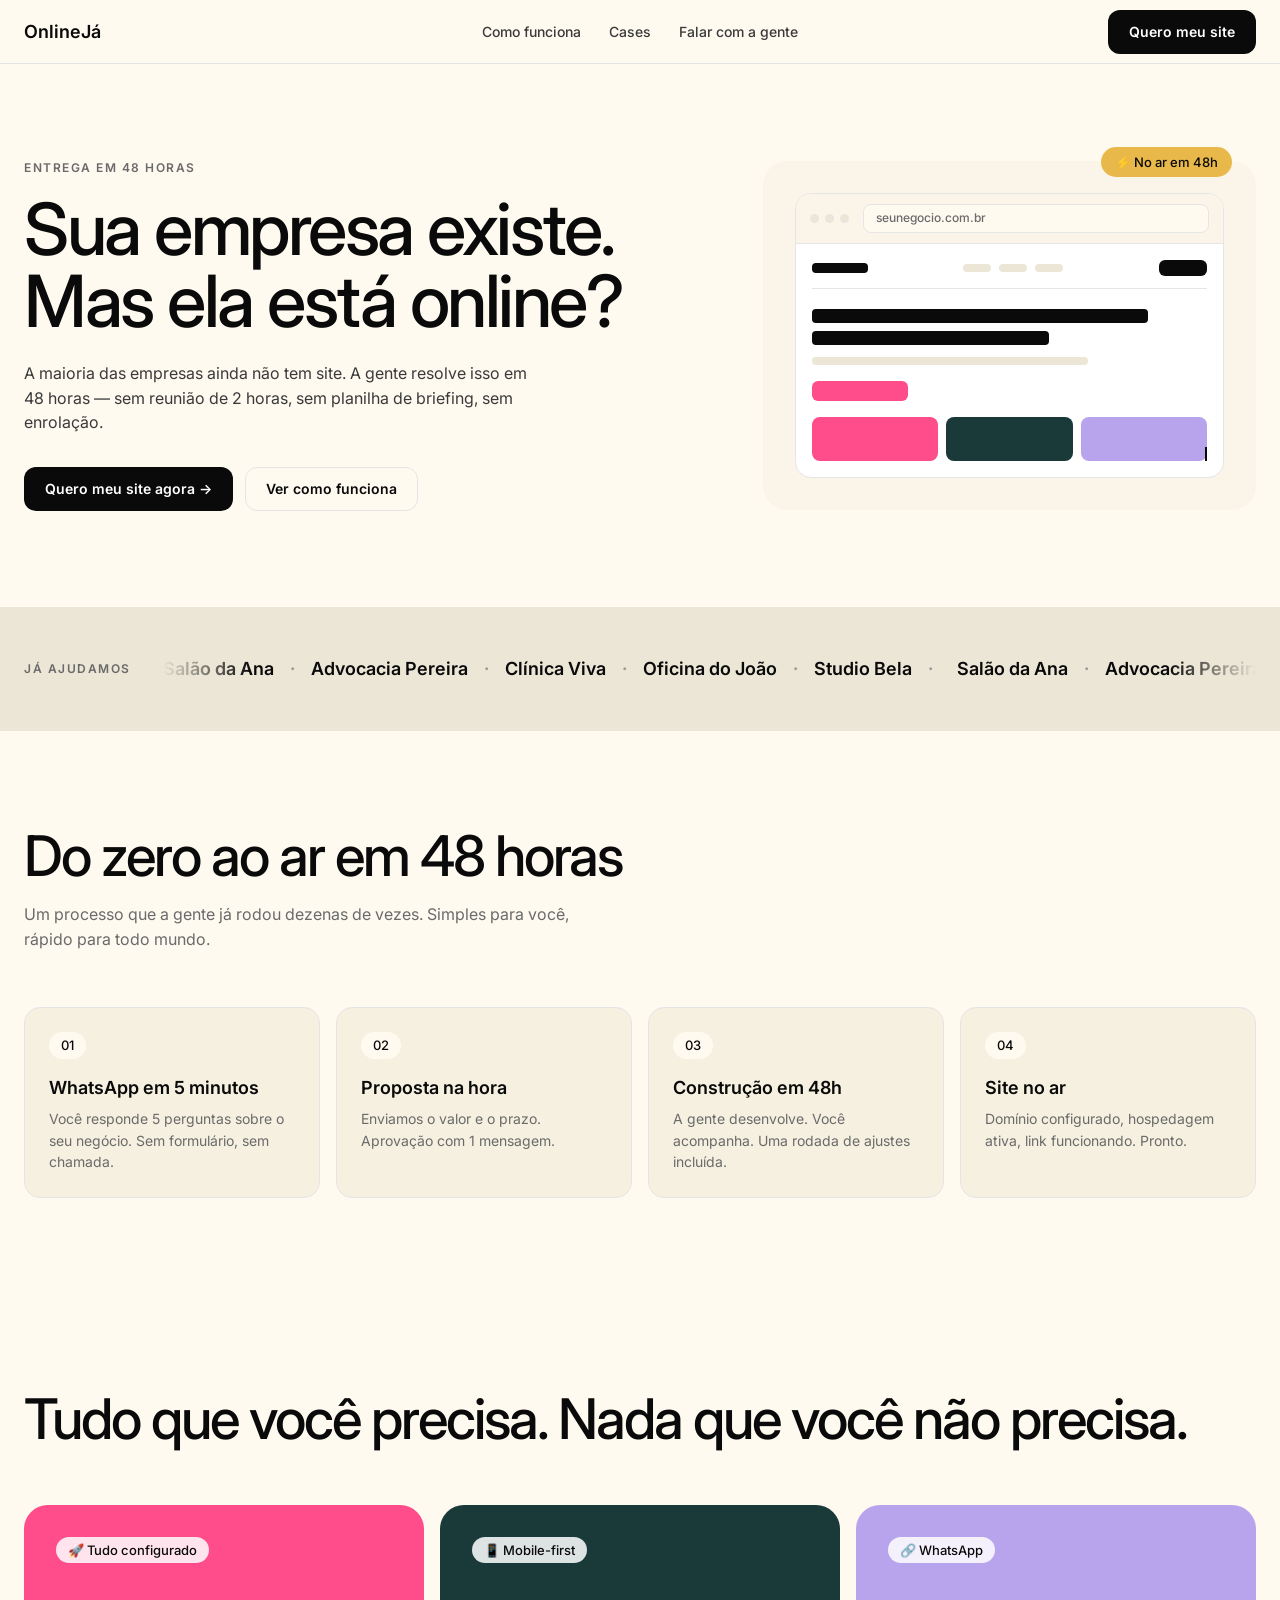
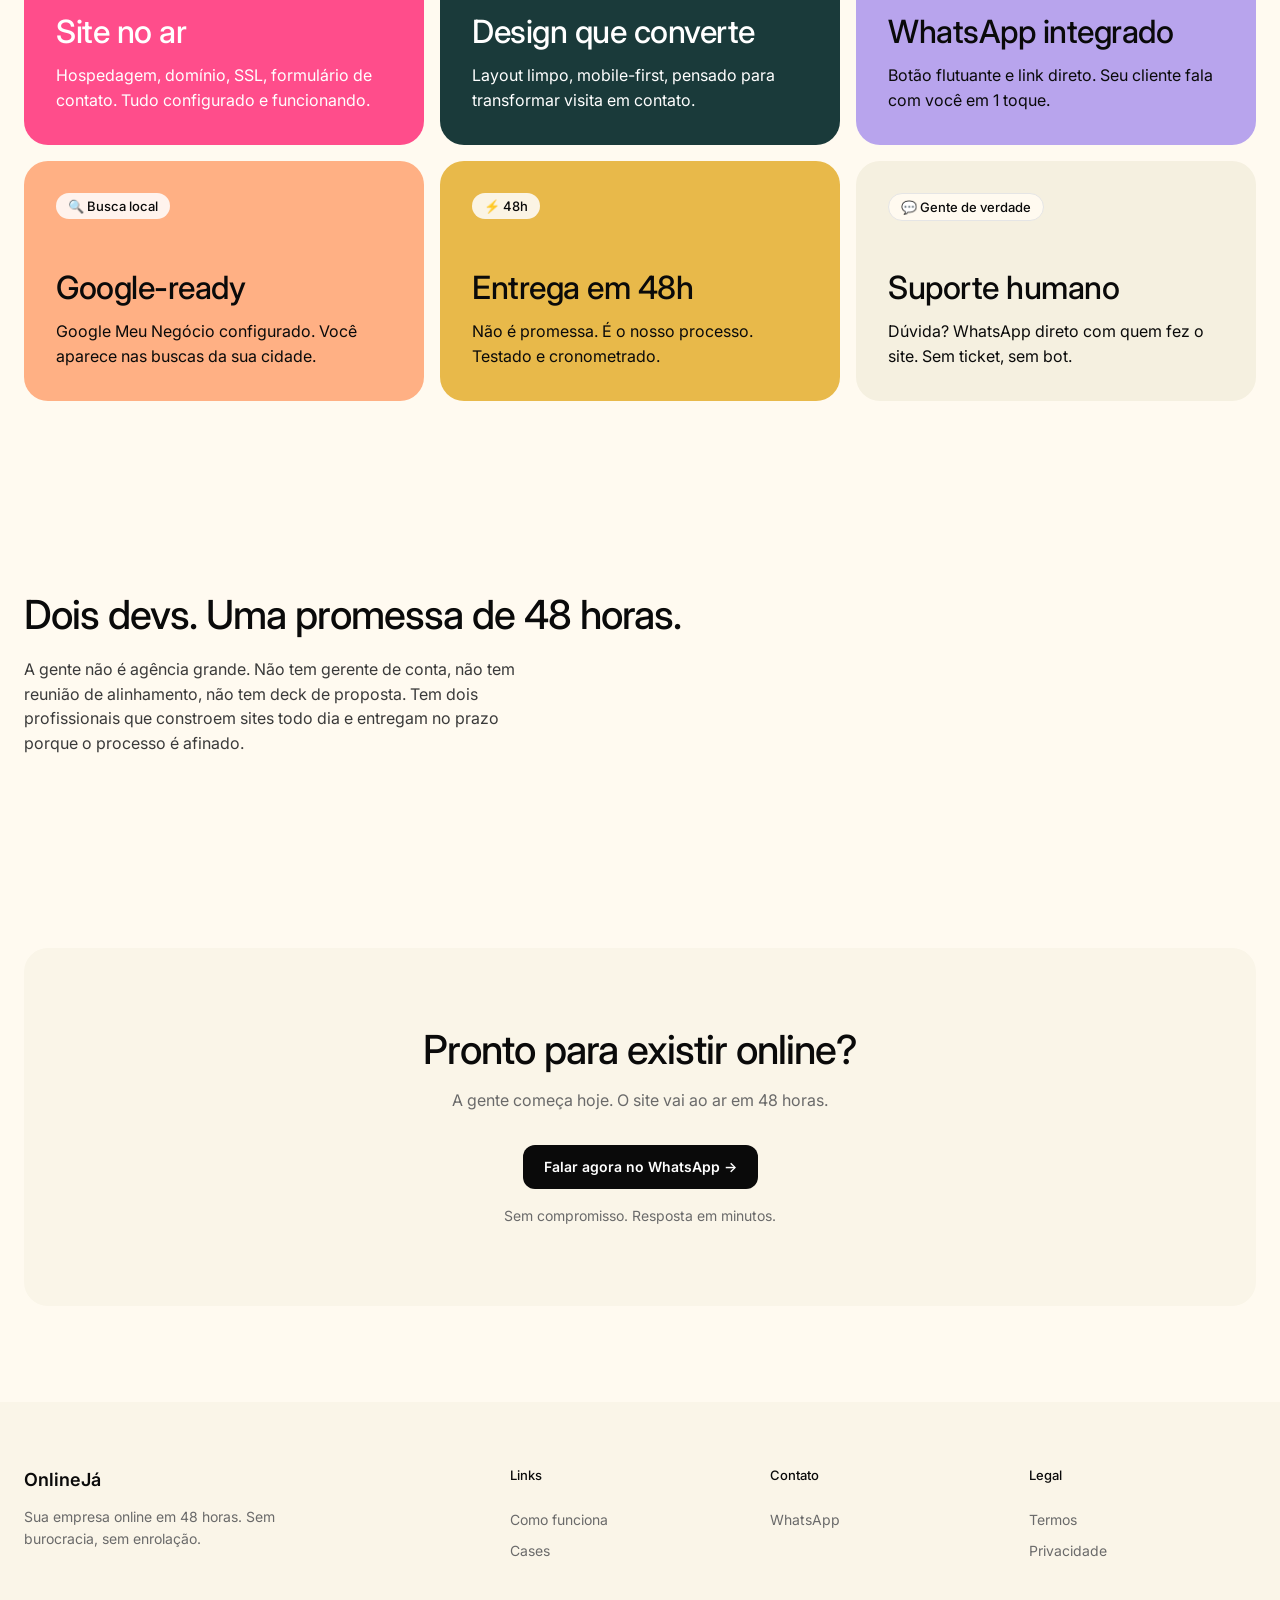
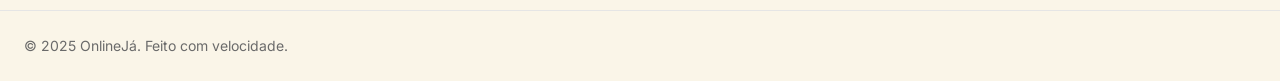
==== commit 04ec9d72: "removendo algumas coisas" ====
--- a/index.html
+++ b/index.html
@@ -18,7 +18,6 @@
       <a href="#topo" class="nav-logo">OnlineJá</a>
       <nav class="nav-links" id="nav-links" aria-label="Navegação principal">
         <a href="#como-funciona" class="nav-link">Como funciona</a>
-        <a href="#planos" class="nav-link">Planos</a>
         <a href="#cases" class="nav-link">Cases</a>
         <a href="#contato" class="nav-link">Falar com a gente</a>
       </nav>
@@ -166,62 +165,7 @@
     </div>
   </section>
 
-  <!-- ============ 6. Planos ============ -->
-  <section class="section" id="planos">
-    <div class="container">
-      <h2 class="display-lg">Planos simples. Preços diretos.</h2>
-      <p class="section-sub">Sem surpresa no boleto. O que você vê é o que você paga.</p>
-      <div class="pricing-grid">
-
-        <div class="plan-card plan-cream">
-          <span class="badge-pill plan-badge">MAIS VENDIDO</span>
-          <h3 class="title-lg">Plano Lançamento</h3>
-          <p class="plan-price display-sm">R$ 897</p>
-          <p class="plan-price-note">pagamento único</p>
-          <ul class="plan-features">
-            <li>Landing page (1 página)</li>
-            <li>Domínio .com.br por 1 ano</li>
-            <li>Hospedagem por 1 ano</li>
-            <li>Formulário de contato</li>
-            <li>Botão WhatsApp</li>
-            <li>Entrega em 48h</li>
-          </ul>
-          <a href="#contato" class="btn btn-primary plan-cta">Começar agora</a>
-        </div>
-
-        <div class="plan-card plan-teal">
-          <span class="badge-pill plan-badge plan-badge-dark">RECOMENDADO</span>
-          <h3 class="title-lg">Plano Presença</h3>
-          <p class="plan-price display-sm">R$ 1.897</p>
-          <p class="plan-price-note">pagamento único</p>
-          <ul class="plan-features">
-            <li>Tudo do Lançamento</li>
-            <li>Até 5 páginas</li>
-            <li>Blog integrado</li>
-            <li>Google Meu Negócio</li>
-            <li>SEO básico</li>
-            <li>Entrega em 5 dias úteis</li>
-          </ul>
-          <a href="#contato" class="btn btn-oncolor plan-cta">Quero esse</a>
-        </div>
-
-        <div class="plan-card plan-cream">
-          <h3 class="title-lg">Manutenção Mensal</h3>
-          <p class="plan-price display-sm">R$ 197/mês</p>
-          <p class="plan-price-note">cancele quando quiser</p>
-          <ul class="plan-features">
-            <li>Atualização de conteúdo</li>
-            <li>Hospedagem gerenciada</li>
-            <li>Suporte via WhatsApp</li>
-            <li>Backup semanal</li>
-            <li>Relatório mensal de visitas</li>
-          </ul>
-          <a href="#contato" class="btn btn-secondary plan-cta">Adicionar ao plano</a>
-        </div>
-
-      </div>
-    </div>
-  </section>
+
 
   <!-- ============ 7. Quem somos ============ -->
   <section class="section" id="quem-somos">
@@ -230,18 +174,7 @@
         <h2 class="display-md">Dois devs. Uma promessa de 48 horas.</h2>
         <p class="about-body">A gente não é agência grande. Não tem gerente de conta, não tem reunião de alinhamento, não tem deck de proposta. Tem dois profissionais que constroem sites todo dia e entregam no prazo porque o processo é afinado.</p>
       </div>
-      <div class="about-card">
-        <div class="founder">
-          <span class="avatar">GA</span>
-          <p class="title-md founder-name">Gabriel</p>
-          <p class="founder-role">Frontend &amp; Design</p>
-        </div>
-        <div class="founder">
-          <span class="avatar">PL</span>
-          <p class="title-md founder-name">Pedro</p>
-          <p class="founder-role">Dev &amp; SEO</p>
-        </div>
-      </div>
+
     </div>
   </section>
 
@@ -265,7 +198,6 @@
       <div class="footer-col">
         <p class="footer-heading">Links</p>
         <a href="#como-funciona">Como funciona</a>
-        <a href="#planos">Planos</a>
         <a href="#cases">Cases</a>
       </div>
       <div class="footer-col">
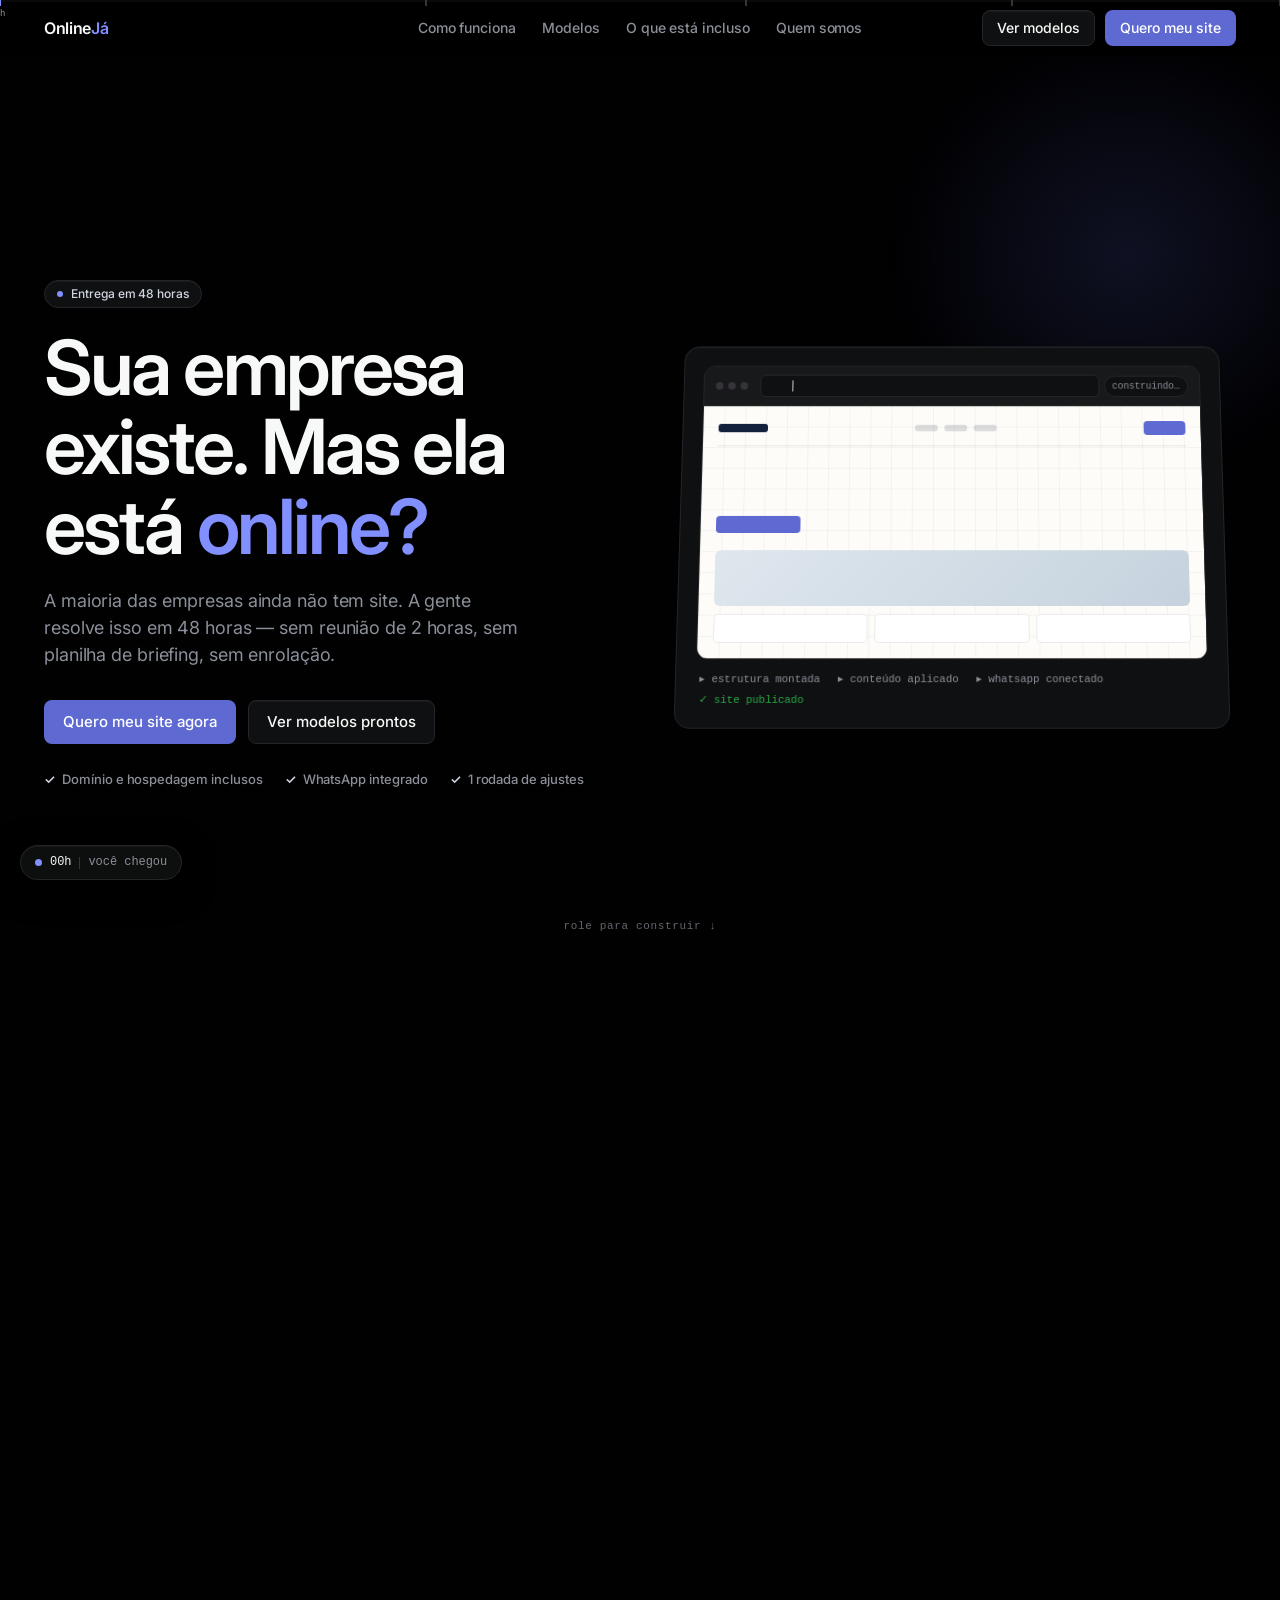
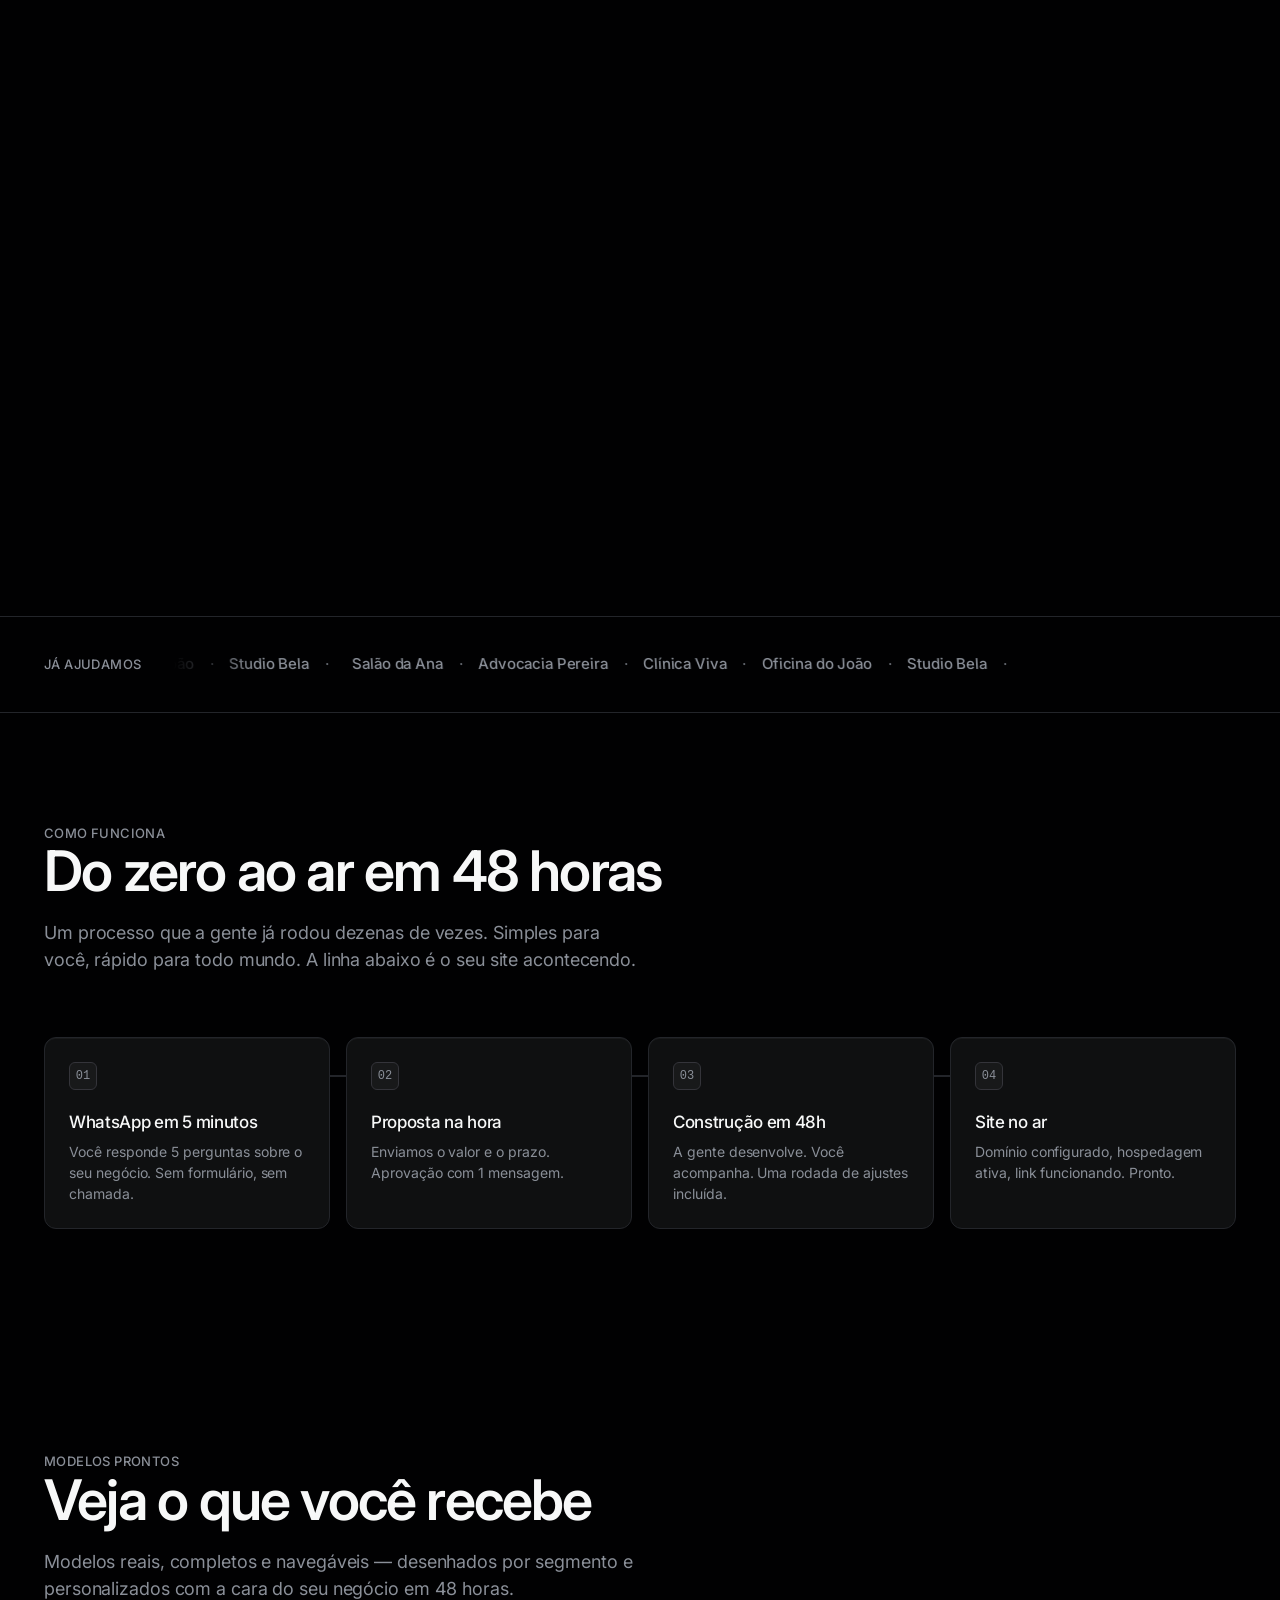
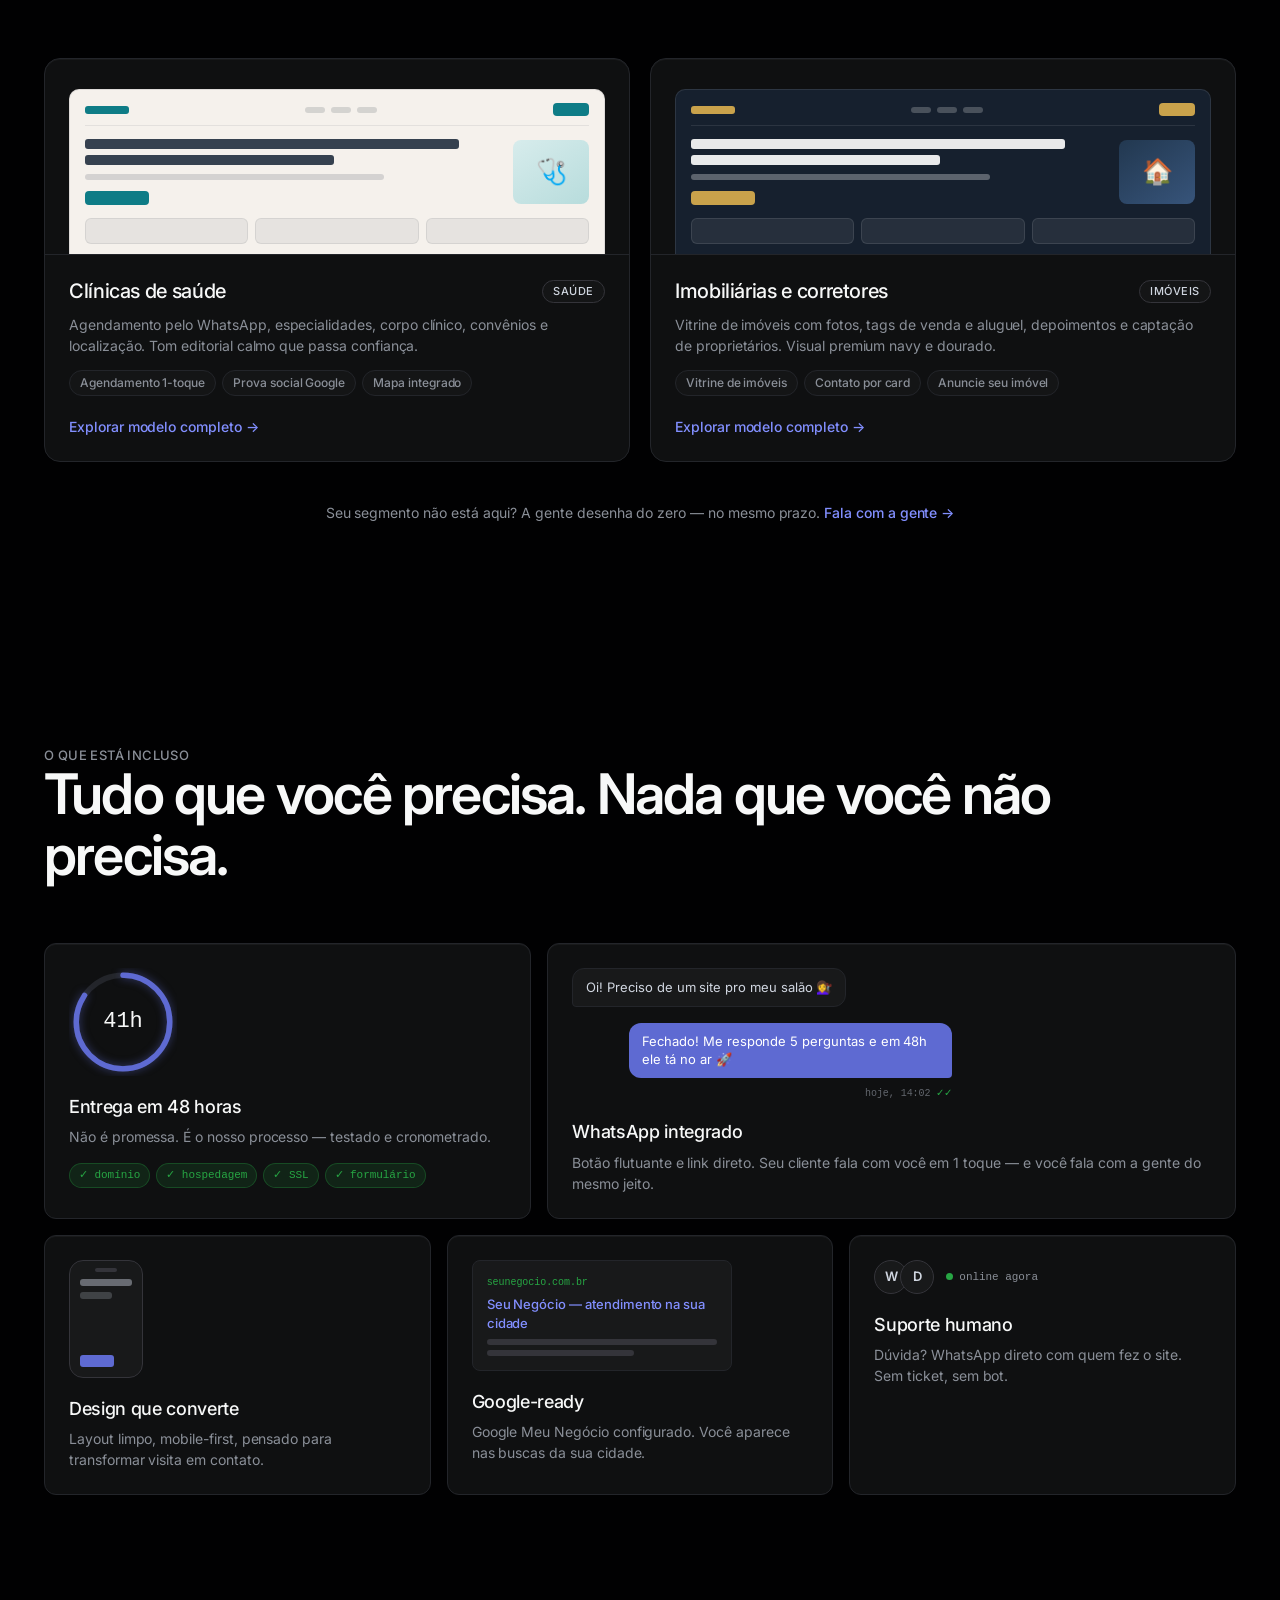
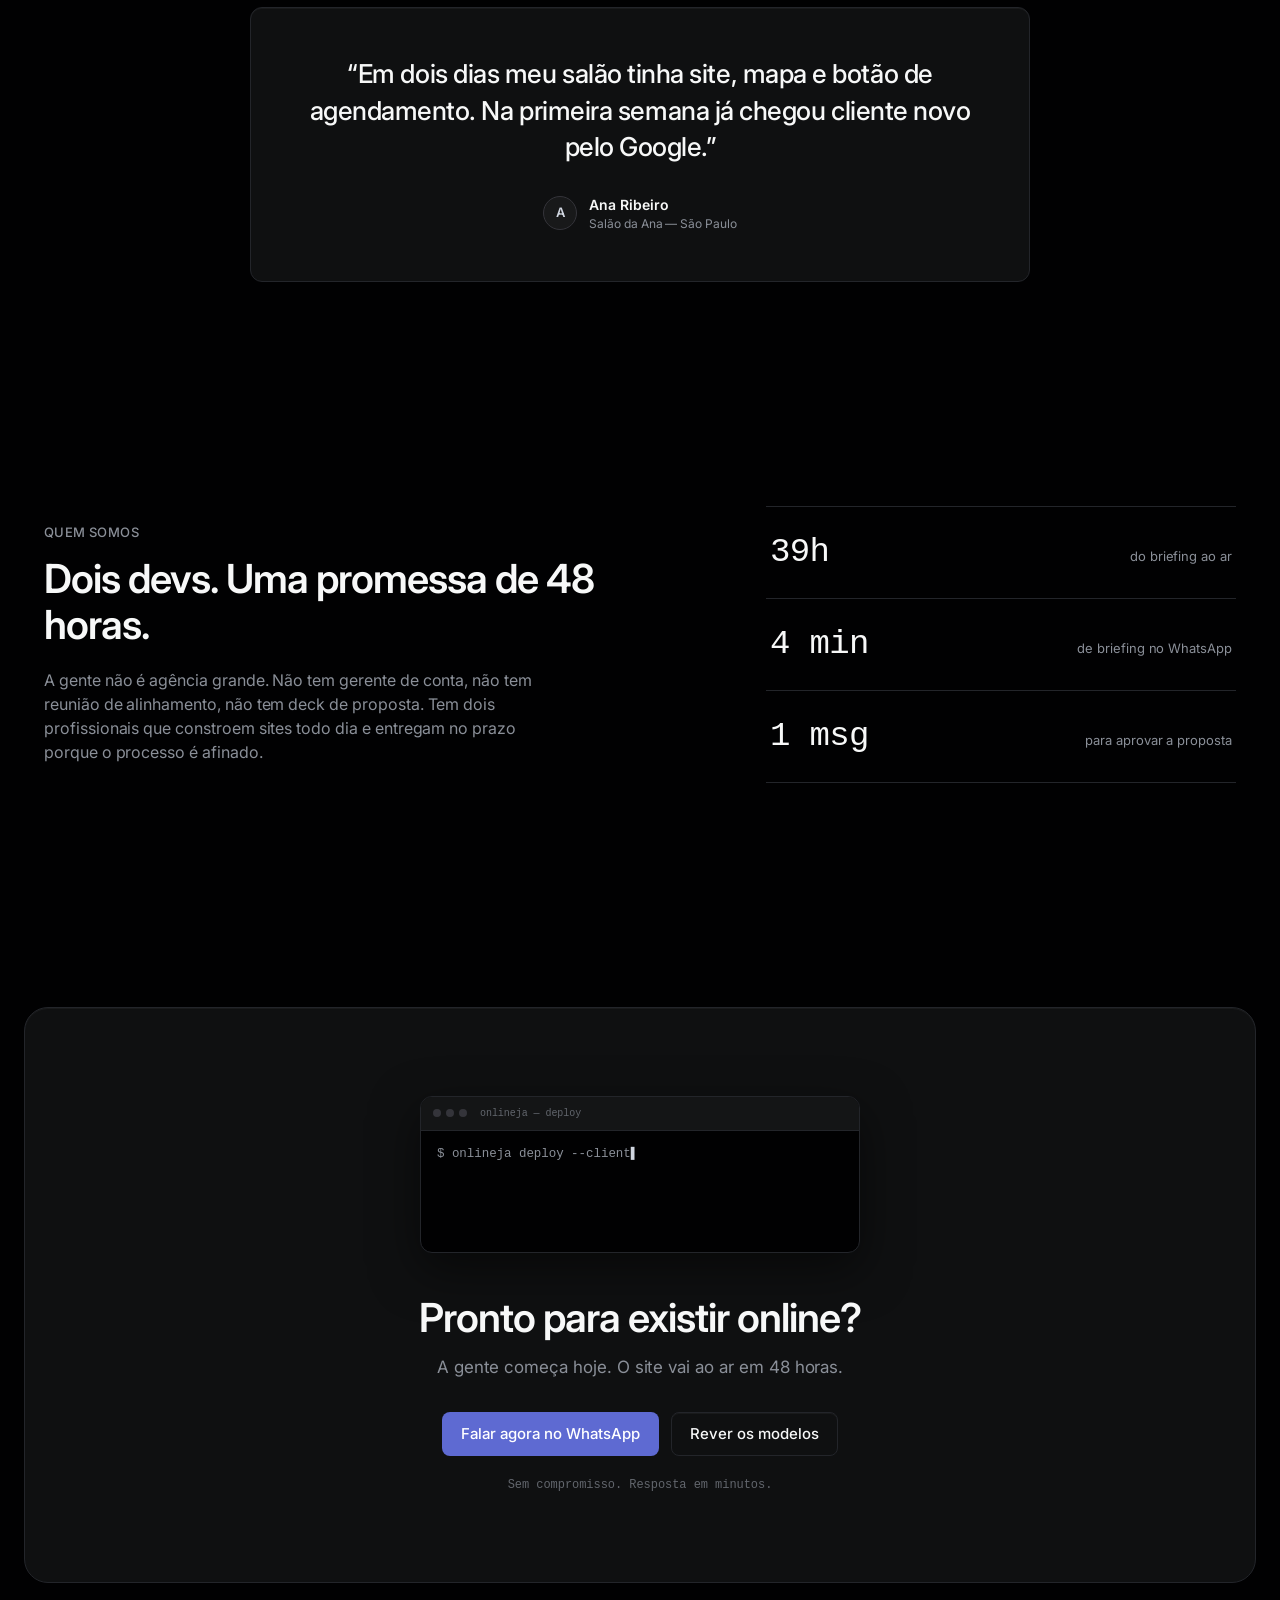
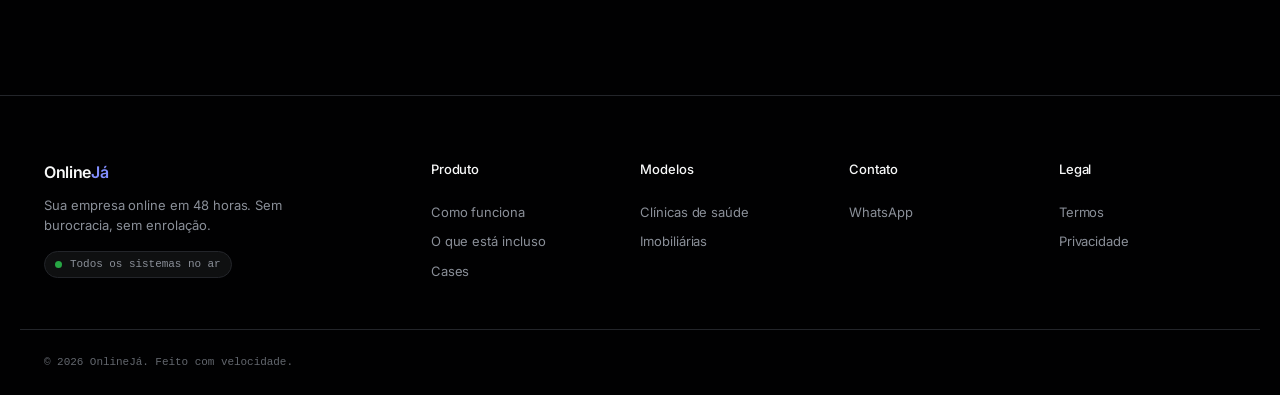
==== commit 6170921e: "Redesign completo com design system Linear e scroll motion Refaz o site adotando com fidelidade o de" ====
--- a/index.html
+++ b/index.html
@@ -5,200 +5,424 @@
   <meta name="viewport" content="width=device-width, initial-scale=1.0">
   <title>OnlineJá — Sua empresa online em 48 horas</title>
   <meta name="description" content="Sua empresa online em 48 horas. Sem burocracia, sem enrolação. Site no ar com domínio, hospedagem e WhatsApp integrado.">
+  <meta name="theme-color" content="#010102">
   <link rel="preconnect" href="https://fonts.googleapis.com">
   <link rel="preconnect" href="https://fonts.gstatic.com" crossorigin>
-  <link href="https://fonts.googleapis.com/css2?family=Inter:wght@400;500;600&display=swap" rel="stylesheet">
+  <link href="https://fonts.googleapis.com/css2?family=Inter:wght@400;500;600;700&display=swap" rel="stylesheet">
   <link rel="stylesheet" href="styles.css">
 </head>
 <body>
 
-  <!-- ============ 1. Top Navigation ============ -->
-  <header class="nav" id="topo">
+  <!-- Trilho de progresso: o scroll percorre as 48h de entrega -->
+  <div class="rail" aria-hidden="true">
+    <div class="rail-fill" id="rail-fill"></div>
+    <span class="rail-tick" style="--x:0%" data-hour="0"></span>
+    <span class="rail-tick" style="--x:33.3%" data-hour="16"></span>
+    <span class="rail-tick" style="--x:58.3%" data-hour="28"></span>
+    <span class="rail-tick" style="--x:79.1%" data-hour="38"></span>
+    <span class="rail-tick rail-tick-end" style="--x:100%" data-hour="48"></span>
+  </div>
+
+  <!-- Deploy log: o status da construção acompanha o scroll -->
+  <div class="deploy-pill" id="deploy-pill" aria-hidden="true">
+    <span class="deploy-dot"></span>
+    <span class="deploy-hour" id="deploy-hour">00h</span>
+    <span class="deploy-sep"></span>
+    <span class="deploy-msg" id="deploy-msg">você chegou</span>
+  </div>
+
+  <!-- ============ 1. Navegação ============ -->
+  <header class="nav" id="site-nav">
     <div class="nav-inner container">
-      <a href="#topo" class="nav-logo">OnlineJá</a>
+      <a href="#topo" class="nav-logo">Online<span class="nav-logo-accent">Já</span></a>
       <nav class="nav-links" id="nav-links" aria-label="Navegação principal">
         <a href="#como-funciona" class="nav-link">Como funciona</a>
-        <a href="#cases" class="nav-link">Cases</a>
-        <a href="#contato" class="nav-link">Falar com a gente</a>
+        <a href="#modelos" class="nav-link">Modelos</a>
+        <a href="#incluso" class="nav-link">O que está incluso</a>
+        <a href="#quem-somos" class="nav-link">Quem somos</a>
       </nav>
       <div class="nav-actions">
+        <a href="#modelos" class="btn btn-secondary nav-btn-secondary">Ver modelos</a>
         <a href="#contato" class="btn btn-primary">Quero meu site</a>
         <button class="nav-toggle" id="nav-toggle" aria-label="Abrir menu" aria-expanded="false" aria-controls="nav-links">
-          <span></span><span></span><span></span>
+          <span></span><span></span>
         </button>
       </div>
     </div>
   </header>
 
-  <!-- ============ 2. Hero ============ -->
-  <section class="hero">
-    <div class="container hero-grid">
-      <div class="hero-copy">
-        <p class="eyebrow">Entrega em 48 horas</p>
-        <h1 class="display-xl">Sua empresa existe. Mas ela está online?</h1>
-        <p class="hero-sub">A maioria das empresas ainda não tem site. A gente resolve isso em 48 horas — sem reunião de 2 horas, sem planilha de briefing, sem enrolação.</p>
-        <div class="hero-actions">
-          <a href="#contato" class="btn btn-primary">Quero meu site agora →</a>
-          <a href="#como-funciona" class="btn btn-secondary">Ver como funciona</a>
-        </div>
-      </div>
-      <div class="hero-art">
-        <div class="hero-card">
-          <div class="browser">
-            <div class="browser-bar">
-              <span class="browser-dot"></span>
-              <span class="browser-dot"></span>
-              <span class="browser-dot"></span>
-              <span class="browser-url">seunegocio.com.br</span>
-            </div>
-            <div class="browser-page">
-              <div class="mock-nav build" style="--i:1">
-                <span class="mock-logo"></span>
-                <span class="mock-navlinks">
-                  <i></i><i></i><i></i>
-                </span>
-                <span class="mock-btn"></span>
-              </div>
-              <div class="mock-hero">
-                <span class="mock-line lg build" style="--i:2"></span>
-                <span class="mock-line lg short build" style="--i:3"></span>
-                <span class="mock-line sm build" style="--i:4"></span>
-                <span class="mock-cta build" style="--i:5"></span>
-              </div>
-              <div class="mock-cards">
-                <span class="mock-card pink build" style="--i:6"></span>
-                <span class="mock-card teal build" style="--i:7"></span>
-                <span class="mock-card lavender build" style="--i:8"></span>
-              </div>
-              <span class="mock-caret"></span>
-            </div>
-          </div>
-          <div class="hero-badge">⚡ No ar em 48h</div>
-        </div>
-      </div>
-    </div>
-  </section>
-
-  <!-- ============ 3. Social proof bar ============ -->
-  <section class="proof" id="cases">
-    <div class="proof-inner">
-      <p class="eyebrow proof-label">Já ajudamos</p>
-      <div class="marquee" aria-hidden="false">
-        <div class="marquee-track">
-          <span class="marquee-group">
-            Salão da Ana <i>·</i> Advocacia Pereira <i>·</i> Clínica Viva <i>·</i> Oficina do João <i>·</i> Studio Bela <i>·</i>
-          </span>
-          <span class="marquee-group" aria-hidden="true">
-            Salão da Ana <i>·</i> Advocacia Pereira <i>·</i> Clínica Viva <i>·</i> Oficina do João <i>·</i> Studio Bela <i>·</i>
-          </span>
-        </div>
-      </div>
-    </div>
-  </section>
-
-  <!-- ============ 4. Como funciona ============ -->
-  <section class="section" id="como-funciona">
-    <div class="container">
-      <h2 class="display-lg">Do zero ao ar em 48 horas</h2>
-      <p class="section-sub">Um processo que a gente já rodou dezenas de vezes. Simples para você, rápido para todo mundo.</p>
-      <div class="steps-grid">
-        <div class="step-card">
-          <span class="badge-pill">01</span>
-          <h3 class="title-md">WhatsApp em 5 minutos</h3>
-          <p class="step-body">Você responde 5 perguntas sobre o seu negócio. Sem formulário, sem chamada.</p>
-        </div>
-        <div class="step-card">
-          <span class="badge-pill">02</span>
-          <h3 class="title-md">Proposta na hora</h3>
-          <p class="step-body">Enviamos o valor e o prazo. Aprovação com 1 mensagem.</p>
-        </div>
-        <div class="step-card">
-          <span class="badge-pill">03</span>
-          <h3 class="title-md">Construção em 48h</h3>
-          <p class="step-body">A gente desenvolve. Você acompanha. Uma rodada de ajustes incluída.</p>
-        </div>
-        <div class="step-card">
-          <span class="badge-pill">04</span>
-          <h3 class="title-md">Site no ar</h3>
-          <p class="step-body">Domínio configurado, hospedagem ativa, link funcionando. Pronto.</p>
-        </div>
-      </div>
-    </div>
-  </section>
-
-  <!-- ============ 5. Features ============ -->
-  <section class="section" id="incluso">
-    <div class="container">
-      <h2 class="display-lg">Tudo que você precisa. Nada que você não precisa.</h2>
-      <div class="features-grid">
-        <div class="feature-card feature-pink">
-          <span class="badge-pill feature-tag">🚀 Tudo configurado</span>
-          <h3 class="display-sm">Site no ar</h3>
-          <p>Hospedagem, domínio, SSL, formulário de contato. Tudo configurado e funcionando.</p>
-        </div>
-        <div class="feature-card feature-teal">
-          <span class="badge-pill feature-tag">📱 Mobile-first</span>
-          <h3 class="display-sm">Design que converte</h3>
-          <p>Layout limpo, mobile-first, pensado para transformar visita em contato.</p>
-        </div>
-        <div class="feature-card feature-lavender">
-          <span class="badge-pill feature-tag">🔗 WhatsApp</span>
-          <h3 class="display-sm">WhatsApp integrado</h3>
-          <p>Botão flutuante e link direto. Seu cliente fala com você em 1 toque.</p>
-        </div>
-        <div class="feature-card feature-peach">
-          <span class="badge-pill feature-tag">🔍 Busca local</span>
-          <h3 class="display-sm">Google-ready</h3>
-          <p>Google Meu Negócio configurado. Você aparece nas buscas da sua cidade.</p>
-        </div>
-        <div class="feature-card feature-ochre">
-          <span class="badge-pill feature-tag">⚡ 48h</span>
-          <h3 class="display-sm">Entrega em 48h</h3>
-          <p>Não é promessa. É o nosso processo. Testado e cronometrado.</p>
-        </div>
-        <div class="feature-card feature-cream">
-          <span class="badge-pill feature-tag">💬 Gente de verdade</span>
-          <h3 class="display-sm">Suporte humano</h3>
-          <p>Dúvida? WhatsApp direto com quem fez o site. Sem ticket, sem bot.</p>
-        </div>
-      </div>
-    </div>
-  </section>
-
-
-
-  <!-- ============ 7. Quem somos ============ -->
-  <section class="section" id="quem-somos">
-    <div class="container about-grid">
-      <div class="about-copy">
-        <h2 class="display-md">Dois devs. Uma promessa de 48 horas.</h2>
-        <p class="about-body">A gente não é agência grande. Não tem gerente de conta, não tem reunião de alinhamento, não tem deck de proposta. Tem dois profissionais que constroem sites todo dia e entregam no prazo porque o processo é afinado.</p>
-      </div>
-
-    </div>
-  </section>
-
-  <!-- ============ 8. CTA Band ============ -->
-  <section class="cta-section" id="contato">
-    <div class="cta-band">
-      <h2 class="display-md">Pronto para existir online?</h2>
-      <p class="cta-sub">A gente começa hoje. O site vai ao ar em 48 horas.</p>
-      <a href="https://wa.me/5511999999999" target="_blank" rel="noopener" class="btn btn-primary">Falar agora no WhatsApp →</a>
-      <p class="cta-note">Sem compromisso. Resposta em minutos.</p>
-    </div>
-  </section>
-
-  <!-- ============ 9. Footer ============ -->
+  <main id="topo">
+
+    <!-- ============ 2. Hero — cena scrollytelling: o site constrói com o scroll ============ -->
+    <section class="hero-scene" id="hero-scene" data-build-hour="0" data-build-msg="você chegou" data-build-emoji="">
+      <div class="hero-sticky" id="hero-sticky">
+        <div class="hero-halo" aria-hidden="true"></div>
+        <div class="container hero-grid">
+
+          <div class="hero-copy">
+            <p class="status-chip"><span class="chip-dot"></span> Entrega em 48 horas</p>
+            <h1 class="display-xl split in-load" id="hero-title">Sua empresa existe. Mas ela está online?</h1>
+            <p class="hero-sub">A maioria das empresas ainda não tem site. A gente resolve isso em 48 horas — sem reunião de 2 horas, sem planilha de briefing, sem enrolação.</p>
+            <div class="hero-actions">
+              <a href="#contato" class="btn btn-primary btn-lg">Quero meu site agora</a>
+              <a href="#modelos" class="btn btn-secondary btn-lg">Ver modelos prontos</a>
+            </div>
+            <ul class="hero-ticks" aria-label="Garantias">
+              <li>Domínio e hospedagem inclusos</li>
+              <li>WhatsApp integrado</li>
+              <li>1 rodada de ajustes</li>
+            </ul>
+          </div>
+
+          <div class="hero-art">
+            <div class="panel hero-panel" id="hero-panel" data-tilt>
+              <div class="browser">
+                <div class="browser-bar">
+                  <span class="b-dot"></span><span class="b-dot"></span><span class="b-dot"></span>
+                  <span class="browser-url"><span class="url-lock" id="url-lock">🔒</span><span id="hero-url">seunegocio.com.br</span><span class="url-caret" id="url-caret"></span></span>
+                  <span class="build-status" id="build-status">construindo…</span>
+                </div>
+                <div class="site" id="hero-site">
+                  <div class="s-nav s-el">
+                    <span class="s-logo"></span>
+                    <span class="s-links"><i></i><i></i><i></i></span>
+                    <span class="s-btn"></span>
+                  </div>
+                  <div class="s-headline s-el">
+                    <i class="sl sl-1"></i>
+                    <i class="sl sl-2"></i>
+                  </div>
+                  <div class="s-sub s-el"><i class="sl sl-3"></i></div>
+                  <span class="s-cta s-el"></span>
+                  <div class="s-img s-el"></div>
+                  <div class="s-cards s-el"><i></i><i></i><i></i></div>
+                </div>
+              </div>
+              <div class="buildlog" aria-hidden="true">
+                <span class="bl bl-1">▸ estrutura montada</span>
+                <span class="bl bl-2">▸ conteúdo aplicado</span>
+                <span class="bl bl-3">▸ whatsapp conectado</span>
+                <span class="bl bl-4 bl-ok">✓ site publicado</span>
+              </div>
+            </div>
+          </div>
+
+        </div>
+        <p class="scroll-hint" id="scroll-hint" aria-hidden="true">role para construir<span class="hint-chevron">↓</span></p>
+      </div>
+    </section>
+
+    <!-- ============ 3. Prova social ============ -->
+    <section class="proof" id="cases" data-build-hour="6" data-build-msg="briefing recebido" data-build-emoji="">
+      <div class="proof-inner container">
+        <p class="eyebrow proof-label">Já ajudamos</p>
+        <div class="marquee">
+          <div class="marquee-track" id="marquee-track">
+            <span class="marquee-group">
+              Salão da Ana <i>·</i> Advocacia Pereira <i>·</i> Clínica Viva <i>·</i> Oficina do João <i>·</i> Studio Bela <i>·</i>
+            </span>
+            <span class="marquee-group" aria-hidden="true">
+              Salão da Ana <i>·</i> Advocacia Pereira <i>·</i> Clínica Viva <i>·</i> Oficina do João <i>·</i> Studio Bela <i>·</i>
+            </span>
+          </div>
+        </div>
+      </div>
+    </section>
+
+    <!-- ============ 4. Como funciona ============ -->
+    <section class="section" id="como-funciona" data-build-hour="16" data-build-msg="construindo o seu site" data-build-emoji="">
+      <div class="container">
+        <p class="eyebrow reveal" style="--rd:0">Como funciona</p>
+        <h2 class="display-lg split">Do zero ao ar em 48 horas</h2>
+        <p class="section-sub reveal" style="--rd:1">Um processo que a gente já rodou dezenas de vezes. Simples para você, rápido para todo mundo. A linha abaixo é o seu site acontecendo.</p>
+
+        <div class="steps-track" id="steps-track">
+          <div class="steps-rail" aria-hidden="true"><span class="steps-rail-fill"></span></div>
+          <div class="steps-grid">
+            <div class="step-card reveal" style="--rd:0">
+              <span class="step-num"><span class="sn-n">01</span><span class="sn-c">✓</span></span>
+              <h3 class="card-title">WhatsApp em 5 minutos</h3>
+              <p class="step-body">Você responde 5 perguntas sobre o seu negócio. Sem formulário, sem chamada.</p>
+            </div>
+            <div class="step-card reveal" style="--rd:1">
+              <span class="step-num"><span class="sn-n">02</span><span class="sn-c">✓</span></span>
+              <h3 class="card-title">Proposta na hora</h3>
+              <p class="step-body">Enviamos o valor e o prazo. Aprovação com 1 mensagem.</p>
+            </div>
+            <div class="step-card reveal" style="--rd:2">
+              <span class="step-num"><span class="sn-n">03</span><span class="sn-c">✓</span></span>
+              <h3 class="card-title">Construção em 48h</h3>
+              <p class="step-body">A gente desenvolve. Você acompanha. Uma rodada de ajustes incluída.</p>
+            </div>
+            <div class="step-card reveal" style="--rd:3">
+              <span class="step-num"><span class="sn-n">04</span><span class="sn-c">✓</span></span>
+              <h3 class="card-title">Site no ar</h3>
+              <p class="step-body">Domínio configurado, hospedagem ativa, link funcionando. Pronto.</p>
+            </div>
+          </div>
+        </div>
+      </div>
+    </section>
+
+    <!-- ============ 5. Modelos prontos ============ -->
+    <section class="section" id="modelos" data-build-hour="28" data-build-msg="aplicando o design" data-build-emoji="">
+      <div class="container">
+        <p class="eyebrow reveal" style="--rd:0">Modelos prontos</p>
+        <h2 class="display-lg split">Veja o que você recebe</h2>
+        <p class="section-sub reveal" style="--rd:1">Modelos reais, completos e navegáveis — desenhados por segmento e personalizados com a cara do seu negócio em 48 horas.</p>
+
+        <div class="models-grid">
+
+          <!-- Modelo: Clínicas -->
+          <article class="model-card reveal" style="--rd:0" data-tilt>
+            <a href="templates/clinica/index.html" target="_blank" rel="noopener" class="model-preview" aria-label="Abrir modelo para clínicas em nova aba">
+              <div class="model-mock mock-clinica">
+                <div class="mm-nav">
+                  <span class="mm-logo mm-teal"></span>
+                  <span class="mm-links"><i></i><i></i><i></i></span>
+                  <span class="mm-cta mm-teal-bg"></span>
+                </div>
+                <div class="mm-hero">
+                  <div class="mm-hero-copy">
+                    <span class="mm-line lg"></span>
+                    <span class="mm-line lg short"></span>
+                    <span class="mm-line sm"></span>
+                    <span class="mm-pill mm-teal-bg"></span>
+                  </div>
+                  <span class="mm-photo mm-photo-clinica">🩺</span>
+                </div>
+                <div class="mm-row">
+                  <span class="mm-tile"></span>
+                  <span class="mm-tile"></span>
+                  <span class="mm-tile"></span>
+                </div>
+              </div>
+              <span class="model-open">Ver ao vivo ↗</span>
+            </a>
+            <div class="model-info">
+              <div class="model-title-row">
+                <h3 class="card-title">Clínicas de saúde</h3>
+                <span class="model-chip">Saúde</span>
+              </div>
+              <p class="model-desc">Agendamento pelo WhatsApp, especialidades, corpo clínico, convênios e localização. Tom editorial calmo que passa confiança.</p>
+              <ul class="model-tags">
+                <li>Agendamento 1-toque</li>
+                <li>Prova social Google</li>
+                <li>Mapa integrado</li>
+              </ul>
+              <a href="templates/clinica/index.html" target="_blank" rel="noopener" class="model-link">Explorar modelo completo →</a>
+            </div>
+          </article>
+
+          <!-- Modelo: Imobiliárias -->
+          <article class="model-card reveal" style="--rd:1" data-tilt>
+            <a href="templates/imobiliaria/index.html" target="_blank" rel="noopener" class="model-preview" aria-label="Abrir modelo para imobiliárias em nova aba">
+              <div class="model-mock mock-imob">
+                <div class="mm-nav">
+                  <span class="mm-logo mm-gold"></span>
+                  <span class="mm-links mm-links-light"><i></i><i></i><i></i></span>
+                  <span class="mm-cta mm-gold-bg"></span>
+                </div>
+                <div class="mm-hero">
+                  <div class="mm-hero-copy">
+                    <span class="mm-line lg mm-line-light"></span>
+                    <span class="mm-line lg short mm-line-light"></span>
+                    <span class="mm-line sm mm-line-dim"></span>
+                    <span class="mm-pill mm-gold-bg"></span>
+                  </div>
+                  <span class="mm-photo mm-photo-imob">🏠</span>
+                </div>
+                <div class="mm-row">
+                  <span class="mm-tile mm-tile-dark"></span>
+                  <span class="mm-tile mm-tile-dark"></span>
+                  <span class="mm-tile mm-tile-dark"></span>
+                </div>
+              </div>
+              <span class="model-open">Ver ao vivo ↗</span>
+            </a>
+            <div class="model-info">
+              <div class="model-title-row">
+                <h3 class="card-title">Imobiliárias e corretores</h3>
+                <span class="model-chip">Imóveis</span>
+              </div>
+              <p class="model-desc">Vitrine de imóveis com fotos, tags de venda e aluguel, depoimentos e captação de proprietários. Visual premium navy e dourado.</p>
+              <ul class="model-tags">
+                <li>Vitrine de imóveis</li>
+                <li>Contato por card</li>
+                <li>Anuncie seu imóvel</li>
+              </ul>
+              <a href="templates/imobiliaria/index.html" target="_blank" rel="noopener" class="model-link">Explorar modelo completo →</a>
+            </div>
+          </article>
+
+        </div>
+
+        <p class="models-note reveal" style="--rd:2">Seu segmento não está aqui? A gente desenha do zero — no mesmo prazo. <a href="#contato">Fala com a gente →</a></p>
+      </div>
+    </section>
+
+    <!-- ============ 6. O que está incluso — bento ============ -->
+    <section class="section" id="incluso" data-build-hour="38" data-build-msg="domínio, ssl e whatsapp ativos" data-build-emoji="">
+      <div class="container">
+        <p class="eyebrow reveal" style="--rd:0">O que está incluso</p>
+        <h2 class="display-lg split">Tudo que você precisa. Nada que você não precisa.</h2>
+
+        <div class="bento">
+
+          <!-- A: 48h ring -->
+          <div class="bento-cell bento-a reveal" style="--rd:0">
+            <div class="ring-wrap" aria-hidden="true">
+              <svg class="ring" viewBox="0 0 120 120">
+                <circle class="ring-bg" cx="60" cy="60" r="52"></circle>
+                <circle class="ring-fg" id="ring-fg" cx="60" cy="60" r="52"></circle>
+              </svg>
+              <span class="ring-num" id="ring-num">48h</span>
+            </div>
+            <h3 class="card-title">Entrega em 48 horas</h3>
+            <p class="bento-body">Não é promessa. É o nosso processo — testado e cronometrado.</p>
+            <ul class="config-chips" aria-label="Tudo configurado">
+              <li class="chip-ok" style="--cd:0">✓ domínio</li>
+              <li class="chip-ok" style="--cd:1">✓ hospedagem</li>
+              <li class="chip-ok" style="--cd:2">✓ SSL</li>
+              <li class="chip-ok" style="--cd:3">✓ formulário</li>
+            </ul>
+          </div>
+
+          <!-- B: WhatsApp chat -->
+          <div class="bento-cell bento-b reveal" style="--rd:1">
+            <div class="chat" aria-hidden="true">
+              <div class="chat-bubble chat-in">Oi! Preciso de um site pro meu salão 💇‍♀️</div>
+              <div class="chat-typing"><span></span><span></span><span></span></div>
+              <div class="chat-bubble chat-out">Fechado! Me responde 5 perguntas e em 48h ele tá no ar 🚀</div>
+              <div class="chat-meta">hoje, 14:02 <span class="chat-check">✓✓</span></div>
+            </div>
+            <h3 class="card-title">WhatsApp integrado</h3>
+            <p class="bento-body">Botão flutuante e link direto. Seu cliente fala com você em 1 toque — e você fala com a gente do mesmo jeito.</p>
+          </div>
+
+          <!-- C: Design que converte -->
+          <div class="bento-cell reveal" style="--rd:0">
+            <div class="mini-phone" aria-hidden="true">
+              <span class="mp-notch"></span>
+              <span class="mp-line"></span>
+              <span class="mp-line short"></span>
+              <span class="mp-btn"></span>
+            </div>
+            <h3 class="card-title">Design que converte</h3>
+            <p class="bento-body">Layout limpo, mobile-first, pensado para transformar visita em contato.</p>
+          </div>
+
+          <!-- D: Google-ready -->
+          <div class="bento-cell reveal" style="--rd:1">
+            <div class="mini-serp" aria-hidden="true">
+              <span class="serp-url">seunegocio.com.br</span>
+              <span class="serp-title">Seu Negócio — atendimento na sua cidade</span>
+              <span class="serp-line"></span>
+              <span class="serp-line short"></span>
+            </div>
+            <h3 class="card-title">Google-ready</h3>
+            <p class="bento-body">Google Meu Negócio configurado. Você aparece nas buscas da sua cidade.</p>
+          </div>
+
+          <!-- E: Suporte humano -->
+          <div class="bento-cell reveal" style="--rd:2">
+            <div class="support-row" aria-hidden="true">
+              <span class="avatar">W</span>
+              <span class="avatar">D</span>
+              <span class="support-status"><span class="dot-online"></span> online agora</span>
+            </div>
+            <h3 class="card-title">Suporte humano</h3>
+            <p class="bento-body">Dúvida? WhatsApp direto com quem fez o site. Sem ticket, sem bot.</p>
+          </div>
+
+        </div>
+      </div>
+    </section>
+
+    <!-- ============ 7. Depoimento ============ -->
+    <section class="section section-quote" id="depoimento" data-build-hour="42" data-build-msg="revisão final" data-build-emoji="">
+      <div class="container">
+        <figure class="quote-card reveal" style="--rd:0">
+          <blockquote class="quote-text split">“Em dois dias meu salão tinha site, mapa e botão de agendamento. Na primeira semana já chegou cliente novo pelo Google.”</blockquote>
+          <figcaption class="quote-author">
+            <span class="avatar avatar-quote">A</span>
+            <span>
+              <strong>Ana Ribeiro</strong>
+              <em>Salão da Ana — São Paulo</em>
+            </span>
+          </figcaption>
+        </figure>
+      </div>
+    </section>
+
+    <!-- ============ 8. Quem somos ============ -->
+    <section class="section" id="quem-somos" data-build-hour="44" data-build-msg="últimos ajustes" data-build-emoji="">
+      <div class="container about-grid">
+        <div class="about-copy">
+          <p class="eyebrow reveal" style="--rd:0">Quem somos</p>
+          <h2 class="display-md split">Dois devs. Uma promessa de 48 horas.</h2>
+          <p class="about-body reveal" style="--rd:1">A gente não é agência grande. Não tem gerente de conta, não tem reunião de alinhamento, não tem deck de proposta. Tem dois profissionais que constroem sites todo dia e entregam no prazo porque o processo é afinado.</p>
+        </div>
+        <div class="about-stats reveal" style="--rd:2">
+          <div class="stat-row">
+            <span class="stat-value"><span data-count="48">48</span>h</span>
+            <span class="stat-label">do briefing ao ar</span>
+          </div>
+          <div class="stat-row">
+            <span class="stat-value"><span data-count="5">5</span> min</span>
+            <span class="stat-label">de briefing no WhatsApp</span>
+          </div>
+          <div class="stat-row">
+            <span class="stat-value"><span data-count="1">1</span> msg</span>
+            <span class="stat-label">para aprovar a proposta</span>
+          </div>
+        </div>
+      </div>
+    </section>
+
+    <!-- ============ 9. CTA ============ -->
+    <section class="cta-section" id="contato" data-build-hour="48" data-build-msg="site no ar!" data-build-emoji="">
+      <div class="cta-band" id="cta-band">
+        <div class="cta-glow" aria-hidden="true"></div>
+        <div class="terminal" aria-hidden="true">
+          <div class="terminal-bar"><span class="b-dot"></span><span class="b-dot"></span><span class="b-dot"></span><span class="terminal-title">onlineja — deploy</span></div>
+          <div class="terminal-body" id="terminal-body">
+            <p class="tl" data-text="$ onlineja deploy --cliente=voce"></p>
+            <p class="tl" data-text="✓ dominio registrado"></p>
+            <p class="tl" data-text="✓ ssl ativo · whatsapp conectado"></p>
+            <p class="tl tl-ok" data-text="🚀 publicado em 47h32min"></p>
+          </div>
+        </div>
+        <h2 class="display-md cta-title cta-rise" style="--cr:0">Pronto para existir online?</h2>
+        <p class="cta-sub cta-rise" style="--cr:1">A gente começa hoje. O site vai ao ar em 48 horas.</p>
+        <div class="cta-actions cta-rise" style="--cr:2">
+          <a href="https://wa.me/5511999999999" target="_blank" rel="noopener" class="btn btn-primary btn-lg">Falar agora no WhatsApp</a>
+          <a href="#modelos" class="btn btn-secondary btn-lg">Rever os modelos</a>
+        </div>
+        <p class="cta-note cta-rise" style="--cr:3">Sem compromisso. Resposta em minutos.</p>
+      </div>
+    </section>
+
+  </main>
+
+  <!-- ============ 10. Footer ============ -->
   <footer class="footer">
     <div class="container footer-grid">
       <div class="footer-brand">
-        <p class="nav-logo">OnlineJá</p>
+        <p class="nav-logo">Online<span class="nav-logo-accent">Já</span></p>
         <p class="footer-tagline">Sua empresa online em 48 horas. Sem burocracia, sem enrolação.</p>
+        <p class="footer-status"><span class="dot-online"></span> Todos os sistemas no ar</p>
       </div>
       <div class="footer-col">
-        <p class="footer-heading">Links</p>
+        <p class="footer-heading">Produto</p>
         <a href="#como-funciona">Como funciona</a>
+        <a href="#incluso">O que está incluso</a>
         <a href="#cases">Cases</a>
+      </div>
+      <div class="footer-col">
+        <p class="footer-heading">Modelos</p>
+        <a href="templates/clinica/index.html" target="_blank" rel="noopener">Clínicas de saúde</a>
+        <a href="templates/imobiliaria/index.html" target="_blank" rel="noopener">Imobiliárias</a>
       </div>
       <div class="footer-col">
         <p class="footer-heading">Contato</p>
@@ -211,9 +435,16 @@
       </div>
     </div>
     <div class="container footer-bottom">
-      <p>© 2025 OnlineJá. Feito com velocidade.</p>
+      <p>© 2026 OnlineJá. Feito com velocidade.</p>
     </div>
   </footer>
+
+  <!-- Botão flutuante de WhatsApp -->
+  <a href="https://wa.me/5511999999999" target="_blank" rel="noopener" class="whats-fab" id="whats-fab" aria-label="Falar no WhatsApp">
+    <svg viewBox="0 0 24 24" fill="currentColor" aria-hidden="true">
+      <path d="M17.472 14.382c-.297-.149-1.758-.867-2.03-.967-.273-.099-.471-.148-.67.15-.197.297-.767.966-.94 1.164-.173.199-.347.223-.644.075-.297-.15-1.255-.463-2.39-1.475-.883-.788-1.48-1.761-1.653-2.059-.173-.297-.018-.458.13-.606.134-.133.297-.347.446-.52.149-.174.198-.298.298-.497.099-.198.05-.371-.025-.52-.075-.149-.669-1.612-.916-2.207-.242-.579-.487-.5-.669-.51-.173-.008-.371-.01-.57-.01-.198 0-.52.074-.792.372-.272.297-1.04 1.016-1.04 2.479 0 1.462 1.065 2.875 1.213 3.074.149.198 2.096 3.2 5.077 4.487.709.306 1.262.489 1.694.625.712.227 1.36.195 1.871.118.571-.085 1.758-.719 2.006-1.413.248-.694.248-1.289.173-1.413-.074-.124-.272-.198-.57-.347m-5.421 7.403h-.004a9.87 9.87 0 01-5.031-1.378l-.361-.214-3.741.982.998-3.648-.235-.374a9.86 9.86 0 01-1.51-5.26c.001-5.45 4.436-9.884 9.888-9.884 2.64 0 5.122 1.03 6.988 2.898a9.825 9.825 0 012.893 6.994c-.003 5.45-4.437 9.884-9.885 9.884m8.413-18.297A11.815 11.815 0 0012.05 0C5.495 0 .16 5.335.157 11.892c0 2.096.547 4.142 1.588 5.945L.057 24l6.305-1.654a11.882 11.882 0 005.683 1.448h.005c6.554 0 11.89-5.335 11.893-11.893a11.821 11.821 0 00-3.48-8.413z"/>
+    </svg>
+  </a>
 
   <script src="script.js"></script>
 </body>
--- a/styles.css
+++ b/styles.css
@@ -1,43 +1,76 @@
 /* ==========================================================================
-   OnlineJá — Design tokens
+   OnlineJá — Linear design system (linear.app / awesome-design-md)
+
+   Fidelidade ao sistema:
+   - Canvas #010102 (quase-preto com tinta azul) + escada de superfícies
+     charcoal (surface-1..4) e hairlines no lugar de sombras.
+   - Lavanda #5e6ad2 ESCASSA: marca, CTA primário, foco e ênfase de link.
+   - Verde #27a644 é a única cor semântica (status/sucesso).
+   - Botões raio 8px (nunca pill), display weight 600 com tracking negativo
+     agressivo, eyebrow com tracking positivo, mono para tokens técnicos.
+   - Cores ricas só DENTRO de mockups de produto (regra oficial do sistema).
+
+   Motion: "a página é a entrega" — o scroll percorre as 48h de construção.
+   Estados iniciais ocultos ficam atrás de `html.js` (progressive enhancement).
    ========================================================================== */
 
 :root {
-  /* Colors */
-  --color-canvas: #fffaf0;
-  --color-surface-soft: #faf5e8;
-  --color-surface-card: #f5f0e0;
-  --color-surface-strong: #ebe6d6;
-  --color-surface-dark: #0a1a1a;
-  --color-ink: #0a0a0a;
-  --color-body: #3a3a3a;
-  --color-muted: #6a6a6a;
-  --color-muted-soft: #9a9a9a;
-  --color-hairline: #e5e5e5;
-  --color-primary: #0a0a0a;
-  --color-on-primary: #ffffff;
-  --color-on-dark: #ffffff;
-  --color-brand-pink: #ff4d8b;
-  --color-brand-teal: #1a3a3a;
-  --color-brand-lavender: #b8a4ed;
-  --color-brand-peach: #ffb084;
-  --color-brand-ochre: #e8b94a;
-  --color-brand-mint: #a4d4c5;
-  --color-brand-coral: #ff6b5a;
-
-  /* Radius */
-  --radius-xs: 6px;
-  --radius-sm: 8px;
-  --radius-md: 12px;
-  --radius-lg: 16px;
-  --radius-xl: 24px;
-  --radius-pill: 9999px;
-
-  /* Spacing */
-  --section-pad: 96px;
-  --card-pad-feature: 32px;
-  --card-pad-content: 24px;
-  --content-max: 1280px;
+  /* Surface ladder */
+  --canvas: #010102;
+  --surface-1: #0f1011;
+  --surface-2: #141516;
+  --surface-3: #18191a;
+  --surface-4: #191a1b;
+  --hairline: #23252a;
+  --hairline-strong: #34343a;
+  --hairline-tertiary: #3e3e44;
+
+  /* Ink */
+  --ink: #f7f8f8;
+  --ink-muted: #d0d6e0;
+  --ink-subtle: #8a8f98;
+  --ink-tertiary: #62666d;
+
+  /* Acento único */
+  --primary: #5e6ad2;
+  --primary-hover: #828fff;
+  --primary-focus: #5e69d1;
+  --on-primary: #ffffff;
+
+  /* Semântica */
+  --success: #27a644;
+  --success-soft: rgba(39, 166, 68, 0.14);
+
+  /* Cores de mockup (só dentro de screenshots de produto) */
+  --mock-teal: #0e7c86;
+  --mock-gold: #c9a24b;
+  --mock-cream: #f5f1ec;
+  --mock-navy: #10202f;
+  --whatsapp: #25d366;
+
+  /* Tipos */
+  --font-sans: "Inter", "SF Pro Display", -apple-system, system-ui, "Segoe UI", Roboto, sans-serif;
+  --font-mono: ui-monospace, "SF Mono", "JetBrains Mono", Menlo, Consolas, monospace;
+
+  /* Raio */
+  --r-xs: 4px;
+  --r-sm: 6px;
+  --r-md: 8px;
+  --r-lg: 12px;
+  --r-xl: 16px;
+  --r-xxl: 24px;
+  --r-pill: 9999px;
+
+  /* Ritmo */
+  --section: 112px;
+  --content-max: 1240px;
+
+  /* Motion */
+  --ease-out: cubic-bezier(0.22, 1, 0.36, 1);
+  --ease-spring: cubic-bezier(0.34, 1.56, 0.64, 1);
+
+  /* Realce de borda superior dos painéis (detalhe Linear) */
+  --edge-light: inset 0 1px 0 rgba(255, 255, 255, 0.045);
 }
 
 /* ==========================================================================
@@ -54,17 +87,23 @@
 
 html {
   scroll-behavior: smooth;
-  scroll-padding-top: 80px;
+  scroll-padding-top: 72px;
 }
 
 body {
-  font-family: "Inter", sans-serif;
+  font-family: var(--font-sans);
   font-size: 16px;
   font-weight: 400;
-  line-height: 1.55;
-  color: var(--color-body);
-  background: var(--color-canvas);
+  line-height: 1.5;
+  letter-spacing: -0.05px;
+  color: var(--ink-muted);
+  background: var(--canvas);
   -webkit-font-smoothing: antialiased;
+}
+
+::selection {
+  background: var(--primary);
+  color: var(--on-primary);
 }
 
 img {
@@ -87,145 +126,394 @@
   padding: 0 24px;
 }
 
+:focus-visible {
+  outline: 2px solid rgba(94, 105, 209, 0.55);
+  outline-offset: 2px;
+  border-radius: var(--r-xs);
+}
+
 /* ==========================================================================
-   Typography
+   Tipografia — escala Linear
    ========================================================================== */
 
 .display-xl {
-  font-size: clamp(40px, 7vw, 72px);
+  font-size: clamp(40px, 6vw, 76px);
+  font-weight: 600;
+  line-height: 1.05;
+  letter-spacing: -0.038em;
+  color: var(--ink);
+}
+
+.display-lg {
+  font-size: clamp(32px, 4.5vw, 56px);
+  font-weight: 600;
+  line-height: 1.1;
+  letter-spacing: -0.032em;
+  color: var(--ink);
+}
+
+.display-md {
+  font-size: clamp(28px, 3.5vw, 40px);
+  font-weight: 600;
+  line-height: 1.15;
+  letter-spacing: -0.025em;
+  color: var(--ink);
+}
+
+.headline {
+  font-size: 28px;
+  font-weight: 600;
+  line-height: 1.2;
+  letter-spacing: -0.021em;
+  color: var(--ink);
+}
+
+.card-title {
+  font-size: 20px;
   font-weight: 500;
-  line-height: 1.0;
-  letter-spacing: -2.5px;
-  color: var(--color-ink);
-}
-
-.display-lg {
-  font-size: clamp(34px, 5vw, 56px);
+  line-height: 1.25;
+  letter-spacing: -0.018em;
+  color: var(--ink);
+}
+
+.eyebrow {
+  font-size: 13px;
   font-weight: 500;
-  line-height: 1.05;
-  letter-spacing: -2px;
-  color: var(--color-ink);
-}
-
-.display-md {
-  font-size: clamp(30px, 4vw, 40px);
-  font-weight: 500;
-  line-height: 1.1;
-  letter-spacing: -1px;
-  color: var(--color-ink);
-}
-
-.display-sm {
-  font-size: 32px;
-  font-weight: 500;
-  line-height: 1.15;
-  letter-spacing: -0.5px;
-  color: var(--color-ink);
-}
-
-.title-lg {
-  font-size: 24px;
-  font-weight: 600;
   line-height: 1.3;
-  letter-spacing: -0.3px;
-  color: var(--color-ink);
-}
-
-.title-md {
+  letter-spacing: 0.4px;
+  text-transform: uppercase;
+  color: var(--ink-subtle);
+}
+
+.section-sub {
   font-size: 18px;
-  font-weight: 600;
-  line-height: 1.4;
-  color: var(--color-ink);
-}
-
-.eyebrow {
-  font-size: 12px;
-  font-weight: 600;
-  line-height: 1.4;
-  letter-spacing: 1.5px;
-  text-transform: uppercase;
-  color: var(--color-muted);
-}
-
-.section-sub {
-  font-size: 16px;
-  line-height: 1.55;
-  color: var(--color-muted);
-  max-width: 560px;
+  line-height: 1.5;
+  letter-spacing: -0.1px;
+  color: var(--ink-subtle);
+  max-width: 600px;
   margin-top: 16px;
 }
 
+.mono {
+  font-family: var(--font-mono);
+  font-size: 13px;
+  line-height: 1.5;
+}
+
+/* Headings quebrados em palavras (via JS) — sobem quando entram na tela */
+
+.js .split .w {
+  display: inline-block;
+  opacity: 0;
+  transform: translateY(0.6em);
+  transition: opacity 0.65s var(--ease-out), transform 0.65s var(--ease-out);
+  transition-delay: calc(var(--wi) * 45ms);
+}
+
+.js .split.in-view .w {
+  opacity: 1;
+  transform: none;
+}
+
+.js .split .hl {
+  color: var(--primary-hover);
+}
+
 /* ==========================================================================
-   Buttons
+   Botões — raio 8px, compactos (spec Linear)
    ========================================================================== */
 
 .btn {
   display: inline-flex;
   align-items: center;
   justify-content: center;
-  height: 44px;
-  padding: 12px 20px;
-  border-radius: var(--radius-md);
+  height: 36px;
+  padding: 0 14px;
+  border-radius: var(--r-md);
   border: 1px solid transparent;
   font-family: inherit;
   font-size: 14px;
-  font-weight: 600;
-  line-height: 1;
+  font-weight: 500;
+  line-height: 1.2;
+  letter-spacing: 0;
   cursor: pointer;
   white-space: nowrap;
-  transition: opacity 0.15s ease, transform 0.15s ease;
-}
-
-.btn:hover {
-  opacity: 0.88;
+  transition: background-color 0.16s var(--ease-out),
+              border-color 0.16s var(--ease-out),
+              color 0.16s var(--ease-out),
+              transform 0.16s var(--ease-out),
+              box-shadow 0.16s var(--ease-out);
 }
 
 .btn:active {
-  transform: scale(0.98);
+  transform: scale(0.985);
+}
+
+.btn-lg {
+  height: 44px;
+  padding: 0 18px;
+  font-size: 15px;
 }
 
 .btn-primary {
-  background: var(--color-primary);
-  color: var(--color-on-primary);
+  background: var(--primary);
+  color: var(--on-primary);
+}
+
+.btn-primary:hover {
+  background: var(--primary-hover);
+  box-shadow: 0 0 0 1px rgba(130, 143, 255, 0.35), 0 4px 24px rgba(94, 106, 210, 0.35);
+}
+
+.btn-primary:active {
+  background: var(--primary-focus);
 }
 
 .btn-secondary {
-  background: var(--color-canvas);
-  color: var(--color-ink);
-  border-color: var(--color-hairline);
-}
-
-.btn-oncolor {
-  background: #ffffff;
-  color: var(--color-ink);
+  background: var(--surface-1);
+  color: var(--ink);
+  border-color: var(--hairline);
+  box-shadow: var(--edge-light);
+}
+
+.btn-secondary:hover {
+  background: var(--surface-2);
+  border-color: var(--hairline-strong);
 }
 
 /* ==========================================================================
-   Badge pill
+   Trilho 0h → 48h (fixo no topo) com marcadores de estágio
    ========================================================================== */
 
-.badge-pill {
-  display: inline-block;
-  background: var(--color-surface-card);
-  color: var(--color-ink);
-  border-radius: var(--radius-pill);
-  padding: 4px 12px;
-  font-size: 13px;
+.rail {
+  position: fixed;
+  top: 0;
+  left: 0;
+  right: 0;
+  height: 2px;
+  z-index: 300;
+  background: rgba(255, 255, 255, 0.04);
+  pointer-events: none;
+}
+
+.rail-fill {
+  height: 100%;
+  width: 100%;
+  transform-origin: 0 50%;
+  transform: scaleX(0);
+  background: linear-gradient(90deg, var(--primary), var(--primary-hover));
+  box-shadow: 0 0 10px rgba(94, 106, 210, 0.6);
+  will-change: transform;
+}
+
+.rail-tick {
+  position: absolute;
+  top: 0;
+  left: var(--x);
+  width: 2px;
+  height: 6px;
+  margin-left: -1px;
+  background: var(--hairline-strong);
+  transition: background-color 0.3s ease;
+}
+
+.rail-tick::after {
+  content: attr(data-hour) "h";
+  position: absolute;
+  top: 8px;
+  left: 50%;
+  transform: translateX(-50%);
+  font-family: var(--font-mono);
+  font-size: 9px;
+  color: var(--ink-tertiary);
+  opacity: 0;
+  transition: opacity 0.3s ease, color 0.3s ease;
+}
+
+.rail-tick.passed {
+  background: var(--primary-hover);
+}
+
+.rail-tick.passed::after {
+  opacity: 1;
+  color: var(--ink-subtle);
+}
+
+.rail-tick-end.passed {
+  background: var(--success);
+}
+
+.rail-tick-end.passed::after {
+  color: var(--success);
+}
+
+@media (max-width: 1023px) {
+  .rail-tick::after {
+    display: none;
+  }
+}
+
+/* ==========================================================================
+   Deploy pill — status da construção (status-badge Linear)
+   ========================================================================== */
+
+.deploy-pill {
+  position: fixed;
+  left: 20px;
+  bottom: 20px;
+  z-index: 150;
+  display: flex;
+  align-items: center;
+  gap: 8px;
+  padding: 8px 14px;
+  border-radius: var(--r-pill);
+  background: rgba(15, 16, 17, 0.88);
+  backdrop-filter: blur(10px);
+  -webkit-backdrop-filter: blur(10px);
+  border: 1px solid var(--hairline);
+  box-shadow: var(--edge-light), 0 8px 32px rgba(0, 0, 0, 0.55);
+  color: var(--ink-muted);
+  font-size: 12px;
+  line-height: 1.4;
+  max-width: min(74vw, 400px);
+  opacity: 0;
+  transform: translateY(64px);
+  transition: transform 0.6s var(--ease-spring), opacity 0.4s ease,
+              border-color 0.4s ease, background-color 0.4s ease;
+  pointer-events: none;
+}
+
+.deploy-pill.on {
+  opacity: 1;
+  transform: none;
+}
+
+.deploy-dot {
+  flex-shrink: 0;
+  width: 7px;
+  height: 7px;
+  border-radius: 50%;
+  background: var(--primary-hover);
+  animation: pulse-lavender 1.8s ease-out infinite;
+}
+
+@keyframes pulse-lavender {
+  0% { box-shadow: 0 0 0 0 rgba(130, 143, 255, 0.45); }
+  70% { box-shadow: 0 0 0 7px rgba(130, 143, 255, 0); }
+  100% { box-shadow: 0 0 0 0 rgba(130, 143, 255, 0); }
+}
+
+@keyframes pulse-green {
+  0% { box-shadow: 0 0 0 0 rgba(39, 166, 68, 0.5); }
+  70% { box-shadow: 0 0 0 7px rgba(39, 166, 68, 0); }
+  100% { box-shadow: 0 0 0 0 rgba(39, 166, 68, 0); }
+}
+
+.deploy-hour {
+  font-family: var(--font-mono);
+  font-size: 12px;
   font-weight: 500;
-  line-height: 1.4;
+  color: var(--ink);
+  font-variant-numeric: tabular-nums;
+}
+
+.deploy-sep {
+  width: 1px;
+  height: 12px;
+  background: var(--hairline-strong);
+}
+
+.deploy-msg {
+  font-family: var(--font-mono);
+  white-space: nowrap;
+  overflow: hidden;
+  text-overflow: ellipsis;
+  color: var(--ink-subtle);
+}
+
+.deploy-pill.done {
+  border-color: rgba(39, 166, 68, 0.4);
+  animation: pill-pop 0.5s var(--ease-out);
+}
+
+.deploy-pill.done .deploy-dot {
+  background: var(--success);
+  animation-name: pulse-green;
+}
+
+.deploy-pill.done .deploy-msg {
+  color: var(--success);
+}
+
+@keyframes pill-pop {
+  0% { transform: scale(1); }
+  40% { transform: scale(1.06); }
+  100% { transform: scale(1); }
 }
 
 /* ==========================================================================
-   1. Top navigation
+   FAB WhatsApp
+   ========================================================================== */
+
+.whats-fab {
+  position: fixed;
+  right: 20px;
+  bottom: 20px;
+  z-index: 150;
+  display: flex;
+  align-items: center;
+  justify-content: center;
+  width: 54px;
+  height: 54px;
+  border-radius: 50%;
+  background: var(--whatsapp);
+  color: #ffffff;
+  border: 1px solid rgba(255, 255, 255, 0.14);
+  box-shadow: 0 8px 28px rgba(37, 211, 102, 0.35);
+  transition: transform 0.5s var(--ease-spring), opacity 0.3s ease, box-shadow 0.3s ease;
+}
+
+.whats-fab svg {
+  width: 27px;
+  height: 27px;
+}
+
+.js .whats-fab {
+  opacity: 0;
+  transform: scale(0);
+  pointer-events: none;
+}
+
+.js .whats-fab.show {
+  opacity: 1;
+  transform: scale(1);
+  pointer-events: auto;
+}
+
+.whats-fab:hover {
+  transform: scale(1.07) !important;
+  box-shadow: 0 10px 32px rgba(37, 211, 102, 0.5);
+}
+
+/* ==========================================================================
+   1. Navegação — 56px, canvas, hairline ao rolar
    ========================================================================== */
 
 .nav {
   position: sticky;
   top: 0;
   z-index: 100;
-  height: 64px;
-  background: var(--color-canvas);
-  border-bottom: 1px solid var(--color-hairline);
+  height: 56px;
+  background: rgba(1, 1, 2, 0.4);
+  backdrop-filter: blur(14px);
+  -webkit-backdrop-filter: blur(14px);
+  border-bottom: 1px solid transparent;
+  transition: background-color 0.3s ease, border-color 0.3s ease;
+}
+
+.nav.scrolled {
+  background: rgba(1, 1, 2, 0.78);
+  border-bottom-color: var(--hairline);
 }
 
 .nav-inner {
@@ -233,19 +521,24 @@
   align-items: center;
   justify-content: space-between;
   gap: 24px;
-  height: 64px;
+  height: 56px;
 }
 
 .nav-logo {
-  font-size: 18px;
+  font-size: 16px;
   font-weight: 600;
-  color: var(--color-ink);
+  letter-spacing: -0.02em;
+  color: var(--ink);
+}
+
+.nav-logo-accent {
+  color: var(--primary-hover);
 }
 
 .nav-links {
   display: flex;
   align-items: center;
-  gap: 28px;
+  gap: 2px;
   position: absolute;
   left: 50%;
   transform: translateX(-50%);
@@ -255,66 +548,129 @@
   font-size: 14px;
   font-weight: 500;
   line-height: 1.4;
-  color: var(--color-body);
-  transition: color 0.15s ease;
+  color: var(--ink-subtle);
+  padding: 7px 12px;
+  border-radius: var(--r-md);
+  transition: color 0.15s ease, background-color 0.15s ease;
 }
 
 .nav-link:hover {
-  color: var(--color-ink);
+  color: var(--ink);
+  background: var(--surface-1);
 }
 
 .nav-actions {
   display: flex;
   align-items: center;
-  gap: 12px;
+  gap: 10px;
 }
 
 .nav-toggle {
   display: none;
   flex-direction: column;
   justify-content: center;
-  gap: 4px;
-  width: 40px;
-  height: 40px;
-  padding: 8px;
+  gap: 5px;
+  width: 38px;
+  height: 38px;
+  padding: 10px;
   background: none;
-  border: 1px solid var(--color-hairline);
-  border-radius: var(--radius-sm);
+  border: 1px solid var(--hairline);
+  border-radius: var(--r-md);
   cursor: pointer;
 }
 
 .nav-toggle span {
   display: block;
-  height: 2px;
+  height: 1.5px;
   width: 100%;
-  background: var(--color-ink);
+  background: var(--ink);
   border-radius: 2px;
 }
 
 /* ==========================================================================
-   2. Hero
+   2. Hero — cena scrollytelling
+   O modo "scrolly" (desktop, JS) estica a seção e prende o viewport;
+   o scroll dirige a montagem do site dentro do painel.
    ========================================================================== */
 
-.hero {
-  padding: var(--section-pad) 0;
+.hero-scene {
+  position: relative;
+}
+
+.js .hero-scene.scrolly {
+  height: 240vh;
+}
+
+.hero-sticky {
+  position: relative;
+  display: flex;
+  flex-direction: column;
+  justify-content: center;
+  padding: 96px 0 64px;
+  overflow: hidden;
+}
+
+.js .hero-scene.scrolly .hero-sticky {
+  position: sticky;
+  top: 0;
+  height: 100vh;
+  padding: 56px 0 0;
+}
+
+/* Halo lavanda contido — ênfase de marca, não gradiente atmosférico */
+.hero-halo {
+  position: absolute;
+  top: -10%;
+  right: -12%;
+  width: 60%;
+  height: 80%;
+  background: radial-gradient(45% 45% at 60% 40%, rgba(94, 106, 210, 0.16), transparent 70%);
+  pointer-events: none;
+  will-change: transform;
 }
 
 .hero-grid {
+  position: relative;
   display: grid;
-  grid-template-columns: 7fr 5fr;
-  gap: 48px;
-  align-items: center;
+  grid-template-columns: 6fr 6fr;
+  gap: 56px;
+  align-items: center;
+}
+
+.status-chip {
+  display: inline-flex;
+  align-items: center;
+  gap: 8px;
+  padding: 4px 12px;
+  border-radius: var(--r-pill);
+  background: var(--surface-1);
+  border: 1px solid var(--hairline);
+  box-shadow: var(--edge-light);
+  font-size: 12px;
+  font-weight: 500;
+  color: var(--ink-muted);
+}
+
+.chip-dot {
+  width: 6px;
+  height: 6px;
+  border-radius: 50%;
+  background: var(--primary-hover);
+  animation: pulse-lavender 1.8s ease-out infinite;
 }
 
 .hero-copy .display-xl {
-  margin-top: 16px;
-  max-width: 640px;
+  margin-top: 20px;
+  max-width: 620px;
 }
 
 .hero-sub {
-  margin-top: 24px;
-  max-width: 520px;
-  color: var(--color-body);
+  margin-top: 20px;
+  max-width: 480px;
+  font-size: 18px;
+  line-height: 1.5;
+  letter-spacing: -0.1px;
+  color: var(--ink-subtle);
 }
 
 .hero-actions {
@@ -324,206 +680,360 @@
   margin-top: 32px;
 }
 
-/* Hero illustration — mock browser being assembled */
-
-.hero-card {
+.hero-ticks {
+  display: flex;
+  flex-wrap: wrap;
+  gap: 6px 22px;
+  margin-top: 26px;
+}
+
+.hero-ticks li {
+  font-size: 13px;
+  font-weight: 500;
+  color: var(--ink-subtle);
+  padding-left: 18px;
   position: relative;
-  background: var(--color-surface-soft);
-  border-radius: var(--radius-xl);
-  padding: 32px;
+}
+
+.hero-ticks li::before {
+  content: "✓";
+  position: absolute;
+  left: 0;
+  font-weight: 600;
+  color: var(--ink-muted);
+}
+
+/* Painel de screenshot — o protagonista (spec Linear) */
+
+.hero-art {
+  perspective: 1100px;
+}
+
+.panel {
+  background: var(--surface-1);
+  border: 1px solid var(--hairline);
+  border-radius: var(--r-xl);
+  box-shadow: var(--edge-light), 0 24px 64px rgba(0, 0, 0, 0.5);
+}
+
+.hero-panel {
+  padding: 20px;
+  will-change: transform;
+  transform-style: preserve-3d;
 }
 
 .browser {
-  background: #ffffff;
-  border: 1px solid var(--color-hairline);
-  border-radius: var(--radius-lg);
+  background: var(--surface-2);
+  border: 1px solid var(--hairline);
+  border-radius: var(--r-lg);
   overflow: hidden;
 }
 
 .browser-bar {
   display: flex;
   align-items: center;
-  gap: 6px;
-  padding: 10px 14px;
-  background: var(--color-surface-soft);
-  border-bottom: 1px solid var(--color-hairline);
-}
-
-.browser-dot {
-  width: 9px;
-  height: 9px;
+  gap: 5px;
+  padding: 9px 12px;
+  background: var(--surface-3);
+  border-bottom: 1px solid var(--hairline);
+}
+
+.b-dot {
+  width: 8px;
+  height: 8px;
   border-radius: 50%;
-  background: var(--color-surface-strong);
-  border: 1px solid var(--color-hairline);
+  background: var(--hairline-strong);
 }
 
 .browser-url {
   flex: 1;
+  display: flex;
+  align-items: center;
+  gap: 6px;
   margin-left: 8px;
-  background: var(--color-canvas);
-  border: 1px solid var(--color-hairline);
-  border-radius: var(--radius-sm);
-  padding: 4px 12px;
-  font-size: 12px;
-  font-weight: 500;
-  color: var(--color-muted);
-}
-
-.browser-page {
+  background: var(--surface-1);
+  border: 1px solid var(--hairline);
+  border-radius: var(--r-sm);
+  padding: 4px 10px;
+  font-family: var(--font-mono);
+  font-size: 11px;
+  color: var(--ink-subtle);
+  min-height: 24px;
+}
+
+.url-lock {
+  font-size: 9px;
+  filter: grayscale(1) brightness(1.6);
+  opacity: 0;
+  transition: opacity 0.3s ease;
+}
+
+.hero-scene.st5 .url-lock {
+  opacity: 1;
+  filter: none;
+}
+
+.url-caret {
+  width: 1px;
+  height: 12px;
+  background: var(--ink-muted);
+  animation: blink 1s step-end infinite;
+}
+
+.hero-scene.st5 .url-caret {
+  display: none;
+}
+
+@keyframes blink {
+  50% { opacity: 0; }
+}
+
+.build-status {
+  flex-shrink: 0;
+  font-family: var(--font-mono);
+  font-size: 10px;
+  padding: 3px 8px;
+  border-radius: var(--r-pill);
+  background: var(--surface-1);
+  border: 1px solid var(--hairline);
+  color: var(--ink-subtle);
+  transition: color 0.3s ease, border-color 0.3s ease, background-color 0.3s ease;
+}
+
+.build-status.ok {
+  color: var(--success);
+  border-color: rgba(39, 166, 68, 0.4);
+  background: var(--success-soft);
+}
+
+/* O site do cliente sendo montado (conteúdo claro dentro do app escuro) */
+
+.site {
   position: relative;
+  background: #fdfcf9;
   padding: 16px;
-}
-
-/* Mock page blocks */
-
-.mock-nav {
+  min-height: 250px;
+  background-image:
+    linear-gradient(rgba(13, 27, 46, 0.045) 1px, transparent 1px),
+    linear-gradient(90deg, rgba(13, 27, 46, 0.045) 1px, transparent 1px);
+  background-size: 22px 22px;
+}
+
+.s-el {
+  transition: opacity 0.55s var(--ease-out), transform 0.55s var(--ease-out);
+}
+
+.js .hero-scene .s-el {
+  opacity: 0;
+  transform: translateY(10px);
+}
+
+.s-nav {
   display: flex;
   align-items: center;
   justify-content: space-between;
   gap: 12px;
-  padding-bottom: 12px;
-  border-bottom: 1px solid var(--color-hairline);
-}
-
-.mock-logo {
-  width: 56px;
-  height: 10px;
+  padding-bottom: 11px;
+  border-bottom: 1px solid rgba(13, 27, 46, 0.09);
+}
+
+.s-logo {
+  width: 52px;
+  height: 9px;
+  border-radius: 3px;
+  background: #14213d;
+}
+
+.s-links {
+  display: flex;
+  gap: 7px;
+}
+
+.s-links i {
+  width: 24px;
+  height: 7px;
+  border-radius: 3px;
+  background: rgba(13, 27, 46, 0.14);
+}
+
+.s-btn {
+  width: 44px;
+  height: 15px;
   border-radius: 4px;
-  background: var(--color-ink);
-}
-
-.mock-navlinks {
-  display: flex;
-  gap: 8px;
-}
-
-.mock-navlinks i {
-  width: 28px;
-  height: 8px;
+  background: #5e6ad2;
+}
+
+.s-headline {
+  display: flex;
+  flex-direction: column;
+  gap: 7px;
+  padding-top: 16px;
+}
+
+.sl {
+  display: block;
+  border-radius: 3px;
+  transform-origin: 0 50%;
+}
+
+.sl-1,
+.sl-2 {
+  height: 13px;
+  background: #14213d;
+}
+
+.sl-1 { width: 86%; }
+.sl-2 { width: 58%; }
+
+.sl-3 {
+  height: 7px;
+  width: 70%;
+  background: rgba(13, 27, 46, 0.2);
+}
+
+.js .hero-scene .sl {
+  transform: scaleX(0);
+  transition: transform 0.6s var(--ease-out);
+}
+
+.js .hero-scene.st2 .sl {
+  transform: scaleX(1);
+}
+
+.js .hero-scene.st2 .sl-2 { transition-delay: 0.1s; }
+.js .hero-scene.st2 .sl-3 { transition-delay: 0.2s; }
+
+.s-sub {
+  padding-top: 8px;
+}
+
+.s-cta {
+  display: inline-block;
+  width: 88px;
+  height: 18px;
   border-radius: 4px;
-  background: var(--color-surface-strong);
-}
-
-.mock-btn {
-  width: 48px;
-  height: 16px;
+  background: #5e6ad2;
+  margin-top: 10px;
+}
+
+.s-img {
+  height: 58px;
   border-radius: 6px;
-  background: var(--color-ink);
-}
-
-.mock-hero {
-  display: flex;
-  flex-direction: column;
-  gap: 8px;
-  padding: 20px 0 16px;
-}
-
-.mock-line {
-  border-radius: 4px;
-  background: var(--color-surface-strong);
-}
-
-.mock-line.lg {
-  width: 85%;
-  height: 14px;
-  background: var(--color-ink);
-}
-
-.mock-line.lg.short {
-  width: 60%;
-}
-
-.mock-line.sm {
-  width: 70%;
-  height: 8px;
-  margin-top: 4px;
-}
-
-.mock-cta {
-  width: 96px;
-  height: 20px;
-  border-radius: 6px;
-  background: var(--color-brand-pink);
-  margin-top: 8px;
-}
-
-.mock-cards {
+  margin-top: 12px;
+  background: linear-gradient(135deg, #dfe7ee, #c5d2dd);
+}
+
+.s-cards {
   display: grid;
   grid-template-columns: repeat(3, 1fr);
+  gap: 7px;
+  margin-top: 8px;
+}
+
+.s-cards i {
+  height: 30px;
+  border-radius: 5px;
+  background: #ffffff;
+  border: 1px solid rgba(13, 27, 46, 0.09);
+}
+
+/* Estágios da montagem (classes cumulativas no .hero-scene) */
+
+.js .hero-scene.st1 .s-nav,
+.js .hero-scene.st2 .s-headline,
+.js .hero-scene.st2 .s-sub,
+.js .hero-scene.st3 .s-cta,
+.js .hero-scene.st3 .s-img,
+.js .hero-scene.st4 .s-cards {
+  opacity: 1;
+  transform: none;
+}
+
+.js .hero-scene.st3 .s-img { transition-delay: 0.08s; }
+
+/* Build log dentro do painel */
+
+.buildlog {
+  display: flex;
+  flex-wrap: wrap;
+  gap: 4px 18px;
+  padding: 12px 4px 0;
+  font-family: var(--font-mono);
+  font-size: 11px;
+  color: var(--ink-subtle);
+  min-height: 28px;
+}
+
+.js .buildlog .bl {
+  opacity: 0;
+  transform: translateY(4px);
+  transition: opacity 0.4s var(--ease-out), transform 0.4s var(--ease-out);
+}
+
+.js .hero-scene.st2 .bl-1,
+.js .hero-scene.st3 .bl-2,
+.js .hero-scene.st4 .bl-3,
+.js .hero-scene.st5 .bl-4 {
+  opacity: 1;
+  transform: none;
+}
+
+.bl-ok {
+  color: var(--success);
+}
+
+/* Dica de scroll */
+
+.scroll-hint {
+  position: absolute;
+  left: 50%;
+  bottom: 22px;
+  transform: translateX(-50%);
+  display: flex;
+  align-items: center;
   gap: 8px;
-}
-
-.mock-card {
-  height: 44px;
-  border-radius: 8px;
-}
-
-.mock-card.pink { background: var(--color-brand-pink); }
-.mock-card.teal { background: var(--color-brand-teal); }
-.mock-card.lavender { background: var(--color-brand-lavender); }
-
-.mock-caret {
-  position: absolute;
-  bottom: 16px;
-  right: 16px;
-  width: 2px;
-  height: 14px;
-  background: var(--color-ink);
-  animation: blink 1s step-end infinite;
-}
-
-/* "Being built" staggered assembly */
-
-.build {
+  font-family: var(--font-mono);
+  font-size: 11px;
+  letter-spacing: 0.06em;
+  color: var(--ink-tertiary);
+  transition: opacity 0.4s ease;
+  pointer-events: none;
+}
+
+.hint-chevron {
+  display: inline-block;
+  animation: hint-bob 1.6s ease-in-out infinite;
+}
+
+@keyframes hint-bob {
+  0%, 100% { transform: translateY(0); }
+  50% { transform: translateY(4px); }
+}
+
+.scroll-hint.hide {
   opacity: 0;
-  transform: translateY(8px);
-  animation: build-in 0.5s ease forwards;
-  animation-delay: calc(var(--i) * 0.35s);
-}
-
-@keyframes build-in {
-  to {
-    opacity: 1;
-    transform: translateY(0);
-  }
-}
-
-@keyframes blink {
-  50% {
-    opacity: 0;
-  }
-}
-
-.hero-badge {
-  position: absolute;
-  top: -14px;
-  right: 24px;
-  background: var(--color-brand-ochre);
-  color: var(--color-ink);
-  border-radius: var(--radius-pill);
-  padding: 6px 14px;
-  font-size: 13px;
-  font-weight: 500;
-  line-height: 1.4;
+}
+
+.hero-scene:not(.scrolly) .scroll-hint {
+  display: none;
 }
 
 /* ==========================================================================
-   3. Social proof bar
+   3. Prova social — letreiro reativo ao scroll
    ========================================================================== */
 
 .proof {
-  background: var(--color-surface-strong);
-  padding: 48px 0;
+  border-top: 1px solid var(--hairline);
+  border-bottom: 1px solid var(--hairline);
+  padding: 36px 0;
   overflow: hidden;
+  background: var(--canvas);
 }
 
 .proof-inner {
   display: flex;
   align-items: center;
   gap: 32px;
-  max-width: var(--content-max);
-  margin: 0 auto;
-  padding: 0 24px;
 }
 
 .proof-label {
@@ -540,21 +1050,27 @@
 .marquee-track {
   display: flex;
   width: max-content;
-  animation: marquee 24s linear infinite;
+  animation: marquee 26s linear infinite;
+  will-change: transform;
+}
+
+.js .marquee-track.js-drive {
+  animation: none;
 }
 
 .marquee-group {
   display: inline-block;
   white-space: nowrap;
-  font-size: 18px;
-  font-weight: 600;
-  color: var(--color-ink);
+  font-size: 15px;
+  font-weight: 500;
+  letter-spacing: -0.01em;
+  color: var(--ink-subtle);
   padding-right: 12px;
 }
 
 .marquee-group i {
   font-style: normal;
-  color: var(--color-muted-soft);
+  color: var(--ink-tertiary);
   padding: 0 12px;
 }
 
@@ -563,351 +1079,1111 @@
   to { transform: translateX(-50%); }
 }
 
-@media (prefers-reduced-motion: reduce) {
-  .marquee-track {
-    animation: none;
-  }
-  .build {
-    opacity: 1;
-    transform: none;
-    animation: none;
-  }
-}
-
 /* ==========================================================================
-   Sections (shared rhythm)
+   Seções e reveals
    ========================================================================== */
 
 .section {
-  padding: var(--section-pad) 0;
+  padding: var(--section) 0;
+}
+
+.js .reveal {
+  opacity: 0;
+  transform: translateY(16px);
+  transition: opacity 0.7s var(--ease-out), transform 0.7s var(--ease-out);
+  transition-delay: calc(var(--rd, 0) * 90ms);
+}
+
+.js .reveal.in-view {
+  opacity: 1;
+  transform: none;
 }
 
 /* ==========================================================================
-   4. Como funciona
+   4. Como funciona — timeline que se desenha
    ========================================================================== */
 
+.steps-track {
+  position: relative;
+  margin-top: 64px;
+}
+
+.steps-rail {
+  position: absolute;
+  top: 38px;
+  left: 12px;
+  right: 12px;
+  height: 2px;
+  border-radius: 2px;
+  background: var(--hairline);
+  overflow: hidden;
+}
+
+.steps-rail-fill {
+  position: absolute;
+  inset: 0;
+  border-radius: 2px;
+  background: linear-gradient(90deg, var(--primary), var(--primary-hover));
+  box-shadow: 0 0 10px rgba(94, 106, 210, 0.5);
+  transform-origin: 0 50%;
+  transform: scaleX(var(--steps-progress, 0));
+  will-change: transform;
+}
+
 .steps-grid {
+  position: relative;
   display: grid;
   grid-template-columns: repeat(4, 1fr);
   gap: 16px;
-  margin-top: 56px;
 }
 
 .step-card {
-  background: var(--color-surface-card);
-  border: 1px solid var(--color-hairline);
-  border-radius: var(--radius-lg);
-  padding: var(--card-pad-content);
-}
-
-.step-card .badge-pill {
-  background: var(--color-canvas);
-}
-
-.step-card .title-md {
+  position: relative;
+  z-index: 1;
+  background: var(--surface-1);
+  border: 1px solid var(--hairline);
+  border-radius: var(--r-lg);
+  padding: 24px;
+  box-shadow: var(--edge-light);
+  transition: background-color 0.3s var(--ease-out), border-color 0.35s var(--ease-out), transform 0.2s var(--ease-out);
+}
+
+.step-card:hover {
+  background: var(--surface-2);
+  border-color: var(--hairline-strong);
+  transform: translateY(-2px);
+}
+
+/* Número mono que vira ✓ quando a linha passa */
+
+.step-num {
+  position: relative;
+  display: inline-flex;
+  width: 28px;
+  height: 28px;
+  border-radius: var(--r-sm);
+  background: var(--surface-3);
+  border: 1px solid var(--hairline-strong);
+  font-family: var(--font-mono);
+  font-size: 12px;
+  overflow: hidden;
+  transition: border-color 0.35s ease, background-color 0.35s ease;
+}
+
+.sn-n,
+.sn-c {
+  position: absolute;
+  inset: 0;
+  display: flex;
+  align-items: center;
+  justify-content: center;
+  transition: transform 0.4s var(--ease-out), opacity 0.4s var(--ease-out);
+}
+
+.sn-n {
+  color: var(--ink-subtle);
+}
+
+.sn-c {
+  color: var(--success);
+  font-weight: 600;
+  transform: translateY(100%);
+  opacity: 0;
+}
+
+.step-card.lit .step-num {
+  border-color: rgba(39, 166, 68, 0.4);
+  background: var(--success-soft);
+}
+
+.step-card.lit .sn-n {
+  transform: translateY(-100%);
+  opacity: 0;
+}
+
+.step-card.lit .sn-c {
+  transform: translateY(0);
+  opacity: 1;
+}
+
+.step-card .card-title {
   margin-top: 16px;
+  font-size: 17px;
 }
 
 .step-body {
   margin-top: 8px;
   font-size: 14px;
-  line-height: 1.55;
-  color: var(--color-muted);
+  line-height: 1.5;
+  color: var(--ink-subtle);
 }
 
 /* ==========================================================================
-   5. Features
+   5. Modelos prontos — product-screenshot-cards
    ========================================================================== */
 
-.features-grid {
+.models-grid {
+  display: grid;
+  grid-template-columns: repeat(2, 1fr);
+  gap: 20px;
+  margin-top: 56px;
+}
+
+.model-card {
+  display: flex;
+  flex-direction: column;
+  background: var(--surface-1);
+  border: 1px solid var(--hairline);
+  border-radius: var(--r-xl);
+  overflow: hidden;
+  box-shadow: var(--edge-light);
+  transition: background-color 0.25s var(--ease-out), border-color 0.25s var(--ease-out), transform 0.25s var(--ease-out);
+  will-change: transform;
+}
+
+.model-card:hover {
+  background: var(--surface-2);
+  border-color: var(--hairline-strong);
+}
+
+/* Preview — mini-screenshot do template (cores ricas permitidas aqui) */
+
+.model-preview {
+  position: relative;
+  display: block;
+  padding: 24px 24px 0;
+  overflow: hidden;
+}
+
+.model-mock {
+  border-radius: 10px 10px 0 0;
+  border: 1px solid rgba(13, 27, 46, 0.1);
+  border-bottom: none;
+  padding: 13px 15px 16px;
+  transform: translateY(6px);
+  transition: transform 0.3s var(--ease-out);
+}
+
+.mock-clinica {
+  background: var(--mock-cream);
+}
+
+.mock-imob {
+  background: #16202e;
+  border-color: rgba(255, 255, 255, 0.1);
+}
+
+.model-card:hover .model-mock {
+  transform: translateY(0);
+}
+
+.js .model-card .mm-nav,
+.js .model-card .mm-hero,
+.js .model-card .mm-row {
+  opacity: 0;
+  transform: translateY(12px);
+  transition: opacity 0.55s var(--ease-out), transform 0.55s var(--ease-out);
+}
+
+.js .model-card.in-view .mm-nav {
+  opacity: 1;
+  transform: none;
+  transition-delay: 0.2s;
+}
+
+.js .model-card.in-view .mm-hero {
+  opacity: 1;
+  transform: none;
+  transition-delay: 0.4s;
+}
+
+.js .model-card.in-view .mm-row {
+  opacity: 1;
+  transform: none;
+  transition-delay: 0.6s;
+}
+
+.mm-nav {
+  display: flex;
+  align-items: center;
+  justify-content: space-between;
+  gap: 10px;
+  padding-bottom: 9px;
+  border-bottom: 1px solid rgba(13, 27, 46, 0.08);
+}
+
+.mock-imob .mm-nav {
+  border-bottom-color: rgba(255, 255, 255, 0.09);
+}
+
+.mm-logo {
+  width: 44px;
+  height: 8px;
+  border-radius: 3px;
+}
+
+.mm-teal { background: var(--mock-teal); }
+.mm-teal-bg { background: var(--mock-teal); }
+.mm-gold { background: var(--mock-gold); }
+.mm-gold-bg { background: var(--mock-gold); }
+
+.mm-links {
+  display: flex;
+  gap: 6px;
+}
+
+.mm-links i {
+  width: 20px;
+  height: 6px;
+  border-radius: 3px;
+  background: rgba(13, 27, 46, 0.14);
+}
+
+.mm-links-light i {
+  background: rgba(255, 255, 255, 0.22);
+}
+
+.mm-cta {
+  width: 36px;
+  height: 13px;
+  border-radius: 4px;
+}
+
+.mm-hero {
+  display: flex;
+  align-items: center;
+  gap: 13px;
+  padding: 13px 0;
+}
+
+.mm-hero-copy {
+  flex: 1;
+  display: flex;
+  flex-direction: column;
+  gap: 6px;
+}
+
+.mm-line {
+  border-radius: 3px;
+  background: rgba(13, 27, 46, 0.14);
+}
+
+.mm-line.lg {
+  width: 90%;
+  height: 10px;
+  background: rgba(13, 27, 46, 0.82);
+}
+
+.mm-line.lg.short {
+  width: 60%;
+}
+
+.mm-line.sm {
+  width: 72%;
+  height: 6px;
+  margin-top: 3px;
+}
+
+.mm-line-light {
+  background: rgba(255, 255, 255, 0.9) !important;
+}
+
+.mm-line-dim {
+  background: rgba(255, 255, 255, 0.3) !important;
+}
+
+.mm-pill {
+  width: 64px;
+  height: 14px;
+  border-radius: 4px;
+  margin-top: 5px;
+}
+
+.mm-photo {
+  display: flex;
+  align-items: center;
+  justify-content: center;
+  width: 76px;
+  height: 64px;
+  border-radius: 8px;
+  font-size: 25px;
+}
+
+.mm-photo-clinica {
+  background: linear-gradient(145deg, #d7ecec, #b7dcdc);
+}
+
+.mm-photo-imob {
+  background: linear-gradient(145deg, #223850, #37547a);
+}
+
+.mm-row {
   display: grid;
   grid-template-columns: repeat(3, 1fr);
+  gap: 7px;
+}
+
+.mm-tile {
+  height: 26px;
+  border-radius: 6px;
+  background: rgba(13, 27, 46, 0.06);
+  border: 1px solid rgba(13, 27, 46, 0.08);
+}
+
+.mm-tile-dark {
+  background: rgba(255, 255, 255, 0.07);
+  border-color: rgba(255, 255, 255, 0.1);
+}
+
+.model-open {
+  position: absolute;
+  top: 14px;
+  right: 14px;
+  background: rgba(15, 16, 17, 0.92);
+  border: 1px solid var(--hairline-strong);
+  color: var(--ink);
+  font-size: 12px;
+  font-weight: 500;
+  padding: 5px 10px;
+  border-radius: var(--r-md);
+  opacity: 0;
+  transform: translateY(-4px);
+  transition: opacity 0.2s var(--ease-out), transform 0.2s var(--ease-out);
+}
+
+.model-card:hover .model-open {
+  opacity: 1;
+  transform: translateY(0);
+}
+
+.model-info {
+  display: flex;
+  flex-direction: column;
+  align-items: flex-start;
+  padding: 24px;
+  border-top: 1px solid var(--hairline);
+}
+
+.model-title-row {
+  display: flex;
+  align-items: center;
+  justify-content: space-between;
+  gap: 12px;
+  width: 100%;
+}
+
+.model-chip {
+  flex-shrink: 0;
+  font-size: 11px;
+  font-weight: 500;
+  letter-spacing: 0.05em;
+  text-transform: uppercase;
+  color: var(--ink-muted);
+  background: var(--surface-2);
+  border: 1px solid var(--hairline-strong);
+  border-radius: var(--r-pill);
+  padding: 2px 10px;
+}
+
+.model-desc {
+  margin-top: 10px;
+  font-size: 14px;
+  line-height: 1.5;
+  color: var(--ink-subtle);
+}
+
+.model-tags {
+  display: flex;
+  flex-wrap: wrap;
+  gap: 6px;
+  margin-top: 14px;
+}
+
+.model-tags li {
+  font-size: 12px;
+  font-weight: 500;
+  color: var(--ink-subtle);
+  background: var(--surface-2);
+  border: 1px solid var(--hairline);
+  border-radius: var(--r-pill);
+  padding: 3px 10px;
+}
+
+.model-link {
+  margin-top: 20px;
+  font-size: 14px;
+  font-weight: 500;
+  color: var(--primary-hover);
+  transition: color 0.15s ease;
+}
+
+.model-link:hover {
+  color: var(--ink);
+}
+
+.models-note {
+  margin-top: 40px;
+  font-size: 14px;
+  color: var(--ink-subtle);
+  text-align: center;
+}
+
+.models-note a {
+  font-weight: 500;
+  color: var(--primary-hover);
+}
+
+.models-note a:hover {
+  color: var(--ink);
+}
+
+/* ==========================================================================
+   6. Bento "O que está incluso"
+   ========================================================================== */
+
+.bento {
+  display: grid;
+  grid-template-columns: repeat(12, 1fr);
   gap: 16px;
   margin-top: 56px;
 }
 
-.feature-card {
-  border-radius: var(--radius-xl);
-  padding: var(--card-pad-feature);
+.bento-cell {
+  grid-column: span 4;
   display: flex;
   flex-direction: column;
   align-items: flex-start;
-  gap: 12px;
-  min-height: 240px;
-}
-
-.feature-card p {
-  font-size: 16px;
-  line-height: 1.55;
-}
-
-.feature-card .display-sm {
+  background: var(--surface-1);
+  border: 1px solid var(--hairline);
+  border-radius: var(--r-lg);
+  padding: 24px;
+  box-shadow: var(--edge-light);
+  transition: background-color 0.25s var(--ease-out), border-color 0.25s var(--ease-out), transform 0.25s var(--ease-out);
+}
+
+.bento-cell:hover {
+  background: var(--surface-2);
+  border-color: var(--hairline-strong);
+  transform: translateY(-2px);
+}
+
+.bento-a { grid-column: span 5; }
+.bento-b { grid-column: span 7; }
+
+.bento-cell .card-title {
+  margin-top: 20px;
+  font-size: 18px;
+}
+
+.bento-body {
+  margin-top: 8px;
+  font-size: 14px;
+  line-height: 1.5;
+  color: var(--ink-subtle);
+}
+
+/* A — anel das 48h */
+
+.ring-wrap {
+  position: relative;
+  width: 108px;
+  height: 108px;
+}
+
+.ring {
+  width: 108px;
+  height: 108px;
+  transform: rotate(-90deg);
+}
+
+.ring-bg,
+.ring-fg {
+  fill: none;
+  stroke-width: 6;
+}
+
+.ring-bg {
+  stroke: var(--hairline);
+}
+
+.ring-fg {
+  stroke: var(--primary);
+  stroke-linecap: round;
+  stroke-dasharray: 326.73;
+  stroke-dashoffset: 326.73;
+  filter: drop-shadow(0 0 5px rgba(94, 106, 210, 0.5));
+}
+
+.ring-num {
+  position: absolute;
+  inset: 0;
+  display: flex;
+  align-items: center;
+  justify-content: center;
+  font-family: var(--font-mono);
+  font-size: 22px;
+  font-weight: 500;
+  color: var(--ink);
+  font-variant-numeric: tabular-nums;
+}
+
+.config-chips {
+  display: flex;
+  flex-wrap: wrap;
+  gap: 6px;
+  margin-top: 16px;
+}
+
+.chip-ok {
+  font-family: var(--font-mono);
+  font-size: 11px;
+  color: var(--success);
+  background: var(--success-soft);
+  border: 1px solid rgba(39, 166, 68, 0.3);
+  border-radius: var(--r-pill);
+  padding: 3px 9px;
+}
+
+.js .chip-ok {
+  opacity: 0;
+  transform: scale(0.8);
+  transition: opacity 0.4s var(--ease-spring), transform 0.4s var(--ease-spring);
+  transition-delay: calc(0.5s + var(--cd, 0) * 0.14s);
+}
+
+.js .bento-a.in-view .chip-ok {
+  opacity: 1;
+  transform: scale(1);
+}
+
+/* B — conversa de WhatsApp */
+
+.chat {
+  width: 100%;
+  max-width: 380px;
+  display: flex;
+  flex-direction: column;
+  gap: 8px;
+}
+
+.chat-bubble {
+  max-width: 85%;
+  padding: 9px 13px;
+  border-radius: 12px;
+  font-size: 13px;
+  line-height: 1.45;
+}
+
+.chat-in {
+  align-self: flex-start;
+  background: var(--surface-3);
+  border: 1px solid var(--hairline);
+  color: var(--ink-muted);
+  border-bottom-left-radius: 4px;
+}
+
+.chat-out {
+  align-self: flex-end;
+  background: var(--primary);
+  color: var(--on-primary);
+  border-bottom-right-radius: 4px;
+}
+
+.chat-typing {
+  align-self: flex-end;
+  display: flex;
+  gap: 4px;
+  padding: 10px 13px;
+  border-radius: 12px;
+  border-bottom-right-radius: 4px;
+  background: var(--surface-3);
+  border: 1px solid var(--hairline);
+}
+
+.chat-typing span {
+  width: 5px;
+  height: 5px;
+  border-radius: 50%;
+  background: var(--ink-subtle);
+}
+
+.chat-meta {
+  align-self: flex-end;
+  font-family: var(--font-mono);
+  font-size: 10px;
+  color: var(--ink-tertiary);
+}
+
+.chat-check {
+  color: var(--success);
+}
+
+/* Sequência da conversa quando o card entra na tela */
+
+.js .chat-in,
+.js .chat-out,
+.js .chat-typing,
+.js .chat-meta {
+  opacity: 0;
+  transform: translateY(8px);
+}
+
+.js .bento-b.in-view .chat-in {
+  animation: chat-in 0.45s var(--ease-out) 0.3s forwards;
+}
+
+.js .bento-b.in-view .chat-typing {
+  animation: chat-typing-seq 1.6s var(--ease-out) 0.9s forwards;
+}
+
+.js .bento-b.in-view .chat-typing span {
+  animation: typing-bounce 0.9s ease-in-out 1s infinite;
+}
+
+.js .bento-b.in-view .chat-typing span:nth-child(2) { animation-delay: 1.15s; }
+.js .bento-b.in-view .chat-typing span:nth-child(3) { animation-delay: 1.3s; }
+
+.js .bento-b.in-view .chat-out {
+  animation: chat-in 0.45s var(--ease-out) 2.5s forwards;
+}
+
+.js .bento-b.in-view .chat-meta {
+  animation: chat-in 0.4s var(--ease-out) 2.9s forwards;
+}
+
+@keyframes chat-in {
+  to {
+    opacity: 1;
+    transform: none;
+  }
+}
+
+@keyframes chat-typing-seq {
+  0% { opacity: 0; transform: translateY(8px); }
+  15% { opacity: 1; transform: none; }
+  85% { opacity: 1; transform: none; }
+  100% { opacity: 0; transform: translateY(-4px); height: 0; padding: 0; border-width: 0; margin: 0; }
+}
+
+@keyframes typing-bounce {
+  0%, 60%, 100% { transform: translateY(0); }
+  30% { transform: translateY(-3px); }
+}
+
+/* C — mini telefone */
+
+.mini-phone {
+  position: relative;
+  width: 74px;
+  height: 118px;
+  border-radius: 14px;
+  border: 1px solid var(--hairline-strong);
+  background: var(--surface-3);
+  padding: 18px 10px 10px;
+  display: flex;
+  flex-direction: column;
+  gap: 6px;
+  transition: transform 0.3s var(--ease-out);
+}
+
+.bento-cell:hover .mini-phone {
+  transform: rotate(-3deg) translateY(-2px);
+}
+
+.mp-notch {
+  position: absolute;
+  top: 7px;
+  left: 50%;
+  transform: translateX(-50%);
+  width: 22px;
+  height: 4px;
+  border-radius: 2px;
+  background: var(--hairline-strong);
+}
+
+.mp-line {
+  height: 7px;
+  border-radius: 3px;
+  background: var(--ink-subtle);
+  opacity: 0.7;
+}
+
+.mp-line.short {
+  width: 62%;
+  opacity: 0.35;
+}
+
+.mp-btn {
+  width: 34px;
+  height: 12px;
+  border-radius: 3px;
+  background: var(--primary);
   margin-top: auto;
 }
 
-.feature-tag {
-  background: rgba(255, 255, 255, 0.85);
-  color: var(--color-ink);
-}
-
-.feature-pink {
-  background: var(--color-brand-pink);
-  color: #ffffff;
-}
-
-.feature-pink .display-sm {
-  color: #ffffff;
-}
-
-.feature-teal {
-  background: var(--color-brand-teal);
-  color: #ffffff;
-}
-
-.feature-teal .display-sm {
-  color: #ffffff;
-}
-
-.feature-lavender {
-  background: var(--color-brand-lavender);
-  color: var(--color-ink);
-}
-
-.feature-peach {
-  background: var(--color-brand-peach);
-  color: var(--color-ink);
-}
-
-.feature-ochre {
-  background: var(--color-brand-ochre);
-  color: var(--color-ink);
-}
-
-.feature-cream {
-  background: var(--color-surface-card);
-  color: var(--color-ink);
-}
-
-.feature-cream .feature-tag {
-  background: var(--color-canvas);
-  border: 1px solid var(--color-hairline);
-}
-
-/* ==========================================================================
-   6. Planos
-   ========================================================================== */
-
-.pricing-grid {
-  display: grid;
-  grid-template-columns: repeat(3, 1fr);
-  gap: 16px;
-  margin-top: 56px;
-  align-items: stretch;
-}
-
-.plan-card {
+/* D — mini resultado de busca */
+
+.mini-serp {
+  width: 100%;
+  max-width: 260px;
   display: flex;
   flex-direction: column;
-  border-radius: var(--radius-xl);
-  padding: var(--card-pad-feature);
-}
-
-.plan-cream {
-  background: var(--color-surface-card);
-  border: 1px solid var(--color-hairline);
-}
-
-.plan-teal {
-  background: var(--color-brand-teal);
-  color: var(--color-on-dark);
-}
-
-.plan-teal .title-lg,
-.plan-teal .plan-price {
-  color: var(--color-on-dark);
-}
-
-.plan-teal .plan-price-note {
-  color: rgba(255, 255, 255, 0.65);
-}
-
-.plan-badge {
-  align-self: flex-start;
-  font-size: 12px;
-  font-weight: 600;
-  letter-spacing: 1.5px;
-  margin-bottom: 20px;
-  background: var(--color-canvas);
-  border: 1px solid var(--color-hairline);
-}
-
-.plan-badge-dark {
-  background: rgba(255, 255, 255, 0.12);
-  color: #ffffff;
-  border: 1px solid rgba(255, 255, 255, 0.2);
-}
-
-.plan-price {
-  margin-top: 12px;
-}
-
-.plan-price-note {
+  gap: 5px;
+  padding: 14px;
+  border-radius: var(--r-md);
+  background: var(--surface-3);
+  border: 1px solid var(--hairline);
+}
+
+.serp-url {
+  font-family: var(--font-mono);
+  font-size: 10px;
+  color: var(--success);
+}
+
+.serp-title {
   font-size: 13px;
   font-weight: 500;
+  color: var(--primary-hover);
+}
+
+.serp-line {
+  height: 6px;
+  border-radius: 3px;
+  background: var(--hairline-strong);
+}
+
+.serp-line.short {
+  width: 64%;
+}
+
+/* E — suporte humano */
+
+.support-row {
+  display: flex;
+  align-items: center;
+}
+
+.avatar {
+  display: flex;
+  align-items: center;
+  justify-content: center;
+  width: 34px;
+  height: 34px;
+  border-radius: 50%;
+  background: var(--surface-3);
+  border: 1px solid var(--hairline-strong);
+  color: var(--ink-muted);
+  font-size: 13px;
+  font-weight: 600;
+}
+
+.support-row .avatar + .avatar {
+  margin-left: -8px;
+}
+
+.support-status {
+  display: inline-flex;
+  align-items: center;
+  gap: 6px;
+  margin-left: 12px;
+  font-family: var(--font-mono);
+  font-size: 11px;
+  color: var(--ink-subtle);
+}
+
+.dot-online {
+  width: 7px;
+  height: 7px;
+  border-radius: 50%;
+  background: var(--success);
+  animation: pulse-green 2s ease-out infinite;
+}
+
+/* ==========================================================================
+   7. Depoimento — testimonial-card
+   ========================================================================== */
+
+.section-quote {
+  padding-top: 0;
+}
+
+.quote-card {
+  max-width: 780px;
+  margin: 0 auto;
+  background: var(--surface-1);
+  border: 1px solid var(--hairline);
+  border-radius: var(--r-lg);
+  box-shadow: var(--edge-light);
+  padding: 48px;
+  text-align: center;
+}
+
+.quote-text {
+  font-size: clamp(20px, 2.6vw, 26px);
+  font-weight: 500;
   line-height: 1.4;
-  color: var(--color-muted);
-  margin-top: 4px;
-}
-
-.plan-features {
-  margin: 24px 0 32px;
-  display: flex;
-  flex-direction: column;
-  gap: 10px;
-  flex: 1;
-}
-
-.plan-features li {
-  font-size: 16px;
-  line-height: 1.55;
-  padding-left: 26px;
-  position: relative;
-}
-
-.plan-features li::before {
-  content: "✓";
-  position: absolute;
-  left: 0;
+  letter-spacing: -0.018em;
+  color: var(--ink);
+}
+
+.quote-author {
+  display: inline-flex;
+  align-items: center;
+  gap: 12px;
+  margin-top: 28px;
+  text-align: left;
+}
+
+.avatar-quote {
+  background: var(--surface-3);
+}
+
+.quote-author strong {
+  display: block;
+  font-size: 14px;
   font-weight: 600;
-}
-
-.plan-cream .plan-features li::before {
-  color: var(--color-ink);
-}
-
-.plan-teal .plan-features li::before {
-  color: var(--color-brand-mint);
-}
-
-.plan-cta {
-  width: 100%;
+  color: var(--ink);
+}
+
+.quote-author em {
+  display: block;
+  font-style: normal;
+  font-size: 12px;
+  color: var(--ink-subtle);
 }
 
 /* ==========================================================================
-   7. Quem somos
+   8. Quem somos — stats em linhas de changelog
    ========================================================================== */
 
 .about-grid {
   display: grid;
   grid-template-columns: 7fr 5fr;
-  gap: 48px;
-  align-items: center;
+  gap: 64px;
+  align-items: center;
+}
+
+.about-copy .display-md {
+  margin-top: 16px;
 }
 
 .about-body {
   margin-top: 20px;
   max-width: 520px;
-}
-
-.about-card {
-  display: flex;
-  justify-content: center;
-  gap: 48px;
-  background: var(--color-surface-card);
-  border-radius: var(--radius-lg);
-  padding: 32px;
-}
-
-.founder {
+  font-size: 16px;
+  color: var(--ink-subtle);
+}
+
+.about-stats {
   display: flex;
   flex-direction: column;
-  align-items: center;
-  text-align: center;
-}
-
-.avatar {
-  display: flex;
-  align-items: center;
-  justify-content: center;
-  width: 56px;
-  height: 56px;
-  border-radius: 50%;
-  background: var(--color-brand-teal);
-  color: #ffffff;
-  font-size: 16px;
-  font-weight: 600;
-}
-
-.founder-name {
-  margin-top: 12px;
-}
-
-.founder-role {
-  font-size: 14px;
-  line-height: 1.55;
-  color: var(--color-muted);
-  margin-top: 2px;
+}
+
+.stat-row {
+  display: flex;
+  align-items: baseline;
+  justify-content: space-between;
+  gap: 16px;
+  padding: 20px 4px;
+  border-bottom: 1px solid var(--hairline);
+}
+
+.stat-row:first-child {
+  border-top: 1px solid var(--hairline);
+}
+
+.stat-value {
+  font-family: var(--font-mono);
+  font-size: 34px;
+  font-weight: 500;
+  letter-spacing: -0.02em;
+  color: var(--ink);
+  font-variant-numeric: tabular-nums;
+}
+
+.stat-label {
+  font-size: 13px;
+  color: var(--ink-subtle);
+  text-align: right;
 }
 
 /* ==========================================================================
-   8. CTA band
+   9. CTA — banner com terminal de deploy digitando
    ========================================================================== */
 
 .cta-section {
-  padding: var(--section-pad) 24px;
+  padding: var(--section) 24px;
 }
 
 .cta-band {
-  background: var(--color-surface-soft);
-  border-radius: var(--radius-xl);
-  padding: 80px 32px;
+  position: relative;
+  background: var(--surface-1);
+  border: 1px solid var(--hairline);
+  border-radius: var(--r-xxl);
+  box-shadow: var(--edge-light);
+  padding: 88px 32px;
   margin: 0 auto;
   max-width: var(--content-max);
   text-align: center;
+  overflow: hidden;
+}
+
+.cta-glow {
+  position: absolute;
+  left: 20%;
+  right: 20%;
+  bottom: -40%;
+  height: 70%;
+  background: radial-gradient(50% 60% at 50% 100%, rgba(94, 106, 210, 0.22), transparent 70%);
+  pointer-events: none;
+}
+
+.cta-band > * {
+  position: relative;
+}
+
+.terminal {
+  display: inline-block;
+  width: min(440px, 100%);
+  margin-bottom: 36px;
+  background: var(--canvas);
+  border: 1px solid var(--hairline);
+  border-radius: var(--r-lg);
+  overflow: hidden;
+  text-align: left;
+  box-shadow: var(--edge-light), 0 16px 48px rgba(0, 0, 0, 0.5);
+}
+
+.terminal-bar {
+  display: flex;
+  align-items: center;
+  gap: 5px;
+  padding: 9px 12px;
+  background: var(--surface-2);
+  border-bottom: 1px solid var(--hairline);
+}
+
+.terminal-title {
+  margin-left: 8px;
+  font-family: var(--font-mono);
+  font-size: 10px;
+  color: var(--ink-tertiary);
+}
+
+.terminal-body {
+  padding: 14px 16px 16px;
+  display: flex;
+  flex-direction: column;
+  gap: 5px;
+}
+
+.tl {
+  font-family: var(--font-mono);
+  font-size: 12.5px;
+  line-height: 1.55;
+  min-height: 19px;
+  color: var(--ink-subtle);
+  white-space: nowrap;
+  overflow: hidden;
+  text-overflow: ellipsis;
+}
+
+.tl.typing::after {
+  content: "▌";
+  color: var(--ink-muted);
+  animation: blink 0.9s step-end infinite;
+}
+
+/* Sem JS, o texto vem do atributo data-text */
+html:not(.js) .tl::before {
+  content: attr(data-text);
+}
+
+.tl-ok {
+  color: var(--success);
+}
+
+.js .cta-rise {
+  opacity: 0;
+  transform: translateY(14px);
+  transition: opacity 0.7s var(--ease-out), transform 0.7s var(--ease-out);
+  transition-delay: calc(0.5s + var(--cr, 0) * 0.12s);
+}
+
+.js .cta-band.play .cta-rise {
+  opacity: 1;
+  transform: none;
+}
+
+.cta-title {
+  color: var(--ink);
 }
 
 .cta-sub {
-  color: var(--color-muted);
-  margin: 16px auto 32px;
-  max-width: 480px;
+  color: var(--ink-subtle);
+  margin: 14px auto 32px;
+  max-width: 440px;
+  font-size: 17px;
+}
+
+.cta-actions {
+  display: flex;
+  flex-wrap: wrap;
+  justify-content: center;
+  gap: 12px;
 }
 
 .cta-note {
-  font-size: 14px;
-  line-height: 1.55;
-  color: var(--color-muted);
-  margin-top: 16px;
+  font-family: var(--font-mono);
+  font-size: 12px;
+  color: var(--ink-tertiary);
+  margin-top: 20px;
 }
 
 /* ==========================================================================
-   9. Footer
+   10. Footer
    ========================================================================== */
 
 .footer {
-  background: var(--color-surface-soft);
+  border-top: 1px solid var(--hairline);
   padding: 64px 0 0;
 }
 
 .footer-grid {
   display: grid;
-  grid-template-columns: 2fr 1fr 1fr 1fr;
+  grid-template-columns: 2fr 1fr 1fr 1fr 1fr;
   gap: 32px;
   padding-bottom: 48px;
 }
 
 .footer-tagline {
-  font-size: 14px;
-  line-height: 1.55;
-  color: var(--color-muted);
+  font-size: 13px;
+  line-height: 1.5;
+  color: var(--ink-subtle);
   margin-top: 12px;
-  max-width: 280px;
+  max-width: 260px;
+}
+
+.footer-status {
+  display: inline-flex;
+  align-items: center;
+  gap: 8px;
+  margin-top: 16px;
+  font-family: var(--font-mono);
+  font-size: 11px;
+  color: var(--ink-subtle);
+  padding: 4px 10px;
+  border-radius: var(--r-pill);
+  background: var(--surface-1);
+  border: 1px solid var(--hairline);
 }
 
 .footer-heading {
   font-size: 13px;
   font-weight: 500;
   line-height: 1.4;
-  color: var(--color-ink);
+  color: var(--ink);
   margin-bottom: 14px;
 }
 
@@ -919,30 +2195,111 @@
 }
 
 .footer-col a {
-  font-size: 14px;
-  line-height: 1.55;
-  color: var(--color-muted);
+  font-size: 13px;
+  line-height: 1.5;
+  color: var(--ink-subtle);
   transition: color 0.15s ease;
 }
 
 .footer-col a:hover {
-  color: var(--color-ink);
+  color: var(--ink);
 }
 
 .footer-bottom {
-  border-top: 1px solid var(--color-hairline);
+  border-top: 1px solid var(--hairline);
   padding-top: 24px;
   padding-bottom: 24px;
 }
 
 .footer-bottom p {
-  font-size: 14px;
-  line-height: 1.55;
-  color: var(--color-muted);
+  font-family: var(--font-mono);
+  font-size: 11px;
+  color: var(--ink-tertiary);
 }
 
 /* ==========================================================================
-   Responsive — 768px breakpoint
+   Reduced motion — tudo estático, estados finais visíveis
+   ========================================================================== */
+
+@media (prefers-reduced-motion: reduce) {
+  html {
+    scroll-behavior: auto;
+  }
+
+  .marquee-track,
+  .chip-dot,
+  .deploy-dot,
+  .dot-online,
+  .hint-chevron,
+  .url-caret {
+    animation: none;
+  }
+
+  .js .split .w,
+  .js .reveal,
+  .js .cta-rise,
+  .js .model-card .mm-nav,
+  .js .model-card .mm-hero,
+  .js .model-card .mm-row,
+  .js .hero-scene .s-el,
+  .js .buildlog .bl,
+  .js .chip-ok,
+  .js .chat-in,
+  .js .chat-out,
+  .js .chat-meta {
+    opacity: 1;
+    transform: none;
+    transition: none;
+    animation: none;
+  }
+
+  .js .hero-scene .sl {
+    transform: none;
+    transition: none;
+  }
+
+  .js .chat-typing {
+    display: none;
+  }
+
+  .js .whats-fab {
+    opacity: 1;
+    transform: none;
+    pointer-events: auto;
+  }
+
+  .rail,
+  .deploy-pill,
+  .scroll-hint {
+    display: none;
+  }
+
+  .js .hero-scene.scrolly {
+    height: auto;
+  }
+
+  .js .hero-scene.scrolly .hero-sticky {
+    position: relative;
+    height: auto;
+    padding: 96px 0 64px;
+  }
+
+  .ring-fg {
+    stroke-dashoffset: 0;
+  }
+
+  .model-mock {
+    transform: none;
+    transition: none;
+  }
+
+  .steps-rail-fill {
+    transform: none;
+  }
+}
+
+/* ==========================================================================
+   Responsive
    ========================================================================== */
 
 @media (max-width: 1024px) {
@@ -950,37 +2307,58 @@
     grid-template-columns: repeat(2, 1fr);
   }
 
-  .features-grid {
-    grid-template-columns: repeat(2, 1fr);
+  .steps-rail {
+    display: none;
+  }
+
+  .bento-a,
+  .bento-b {
+    grid-column: span 6;
+  }
+
+  .bento-cell {
+    grid-column: span 6;
+  }
+
+  .bento-cell:last-child {
+    grid-column: span 12;
+  }
+
+  .nav-btn-secondary {
+    display: none;
+  }
+}
+
+@media (max-width: 860px) {
+  .hero-grid {
+    grid-template-columns: 1fr;
+    gap: 44px;
+  }
+
+  .hero-sticky {
+    padding: 88px 0 56px;
   }
 }
 
 @media (max-width: 768px) {
   :root {
-    --section-pad: 64px;
-  }
-
-  .display-xl {
-    letter-spacing: -1.5px;
-  }
-
-  .display-lg {
-    letter-spacing: -1px;
-  }
-
-  /* Nav collapses to hamburger */
+    --section: 72px;
+  }
+
   .nav-links {
     display: none;
     position: fixed;
-    top: 64px;
+    top: 56px;
     left: 0;
     right: 0;
     transform: none;
     flex-direction: column;
     align-items: flex-start;
     gap: 0;
-    background: var(--color-canvas);
-    border-bottom: 1px solid var(--color-hairline);
+    background: rgba(1, 1, 2, 0.96);
+    backdrop-filter: blur(14px);
+    -webkit-backdrop-filter: blur(14px);
+    border-bottom: 1px solid var(--hairline);
     padding: 8px 24px 16px;
   }
 
@@ -1001,20 +2379,10 @@
     display: none;
   }
 
-  /* Hero stacks */
-  .hero-grid {
-    grid-template-columns: 1fr;
-    gap: 40px;
-  }
-
-  .hero-card {
-    padding: 20px;
-  }
-
   .proof-inner {
     flex-direction: column;
     align-items: flex-start;
-    gap: 20px;
+    gap: 18px;
   }
 
   .marquee {
@@ -1022,9 +2390,31 @@
   }
 
   .steps-grid,
-  .features-grid,
-  .pricing-grid {
+  .models-grid {
     grid-template-columns: 1fr;
+  }
+
+  /* Empilhado: a linha vira vertical atrás dos números */
+  .steps-rail {
+    display: block;
+    top: 12px;
+    bottom: 12px;
+    left: 37px;
+    right: auto;
+    width: 2px;
+    height: auto;
+  }
+
+  .steps-rail-fill {
+    transform-origin: 50% 0;
+    transform: scaleY(var(--steps-progress, 0));
+  }
+
+  .bento-a,
+  .bento-b,
+  .bento-cell,
+  .bento-cell:last-child {
+    grid-column: span 12;
   }
 
   .about-grid {
@@ -1032,12 +2422,44 @@
     gap: 40px;
   }
 
+  .quote-card {
+    padding: 32px 24px;
+  }
+
   .cta-band {
-    padding: 64px 24px;
-  }
-
+    padding: 56px 20px 64px;
+  }
+
+  .deploy-pill {
+    left: 12px;
+    bottom: 12px;
+    font-size: 11px;
+    padding: 7px 12px;
+    max-width: calc(100vw - 96px);
+  }
+
+  .whats-fab {
+    right: 12px;
+    bottom: 12px;
+    width: 50px;
+    height: 50px;
+  }
+
+  .footer-grid {
+    grid-template-columns: 1fr 1fr;
+  }
+
+  .footer-brand {
+    grid-column: 1 / -1;
+  }
+}
+
+@media (max-width: 480px) {
   .footer-grid {
     grid-template-columns: 1fr;
-    gap: 40px;
-  }
-}
+  }
+
+  .hero-actions .btn {
+    width: 100%;
+  }
+}
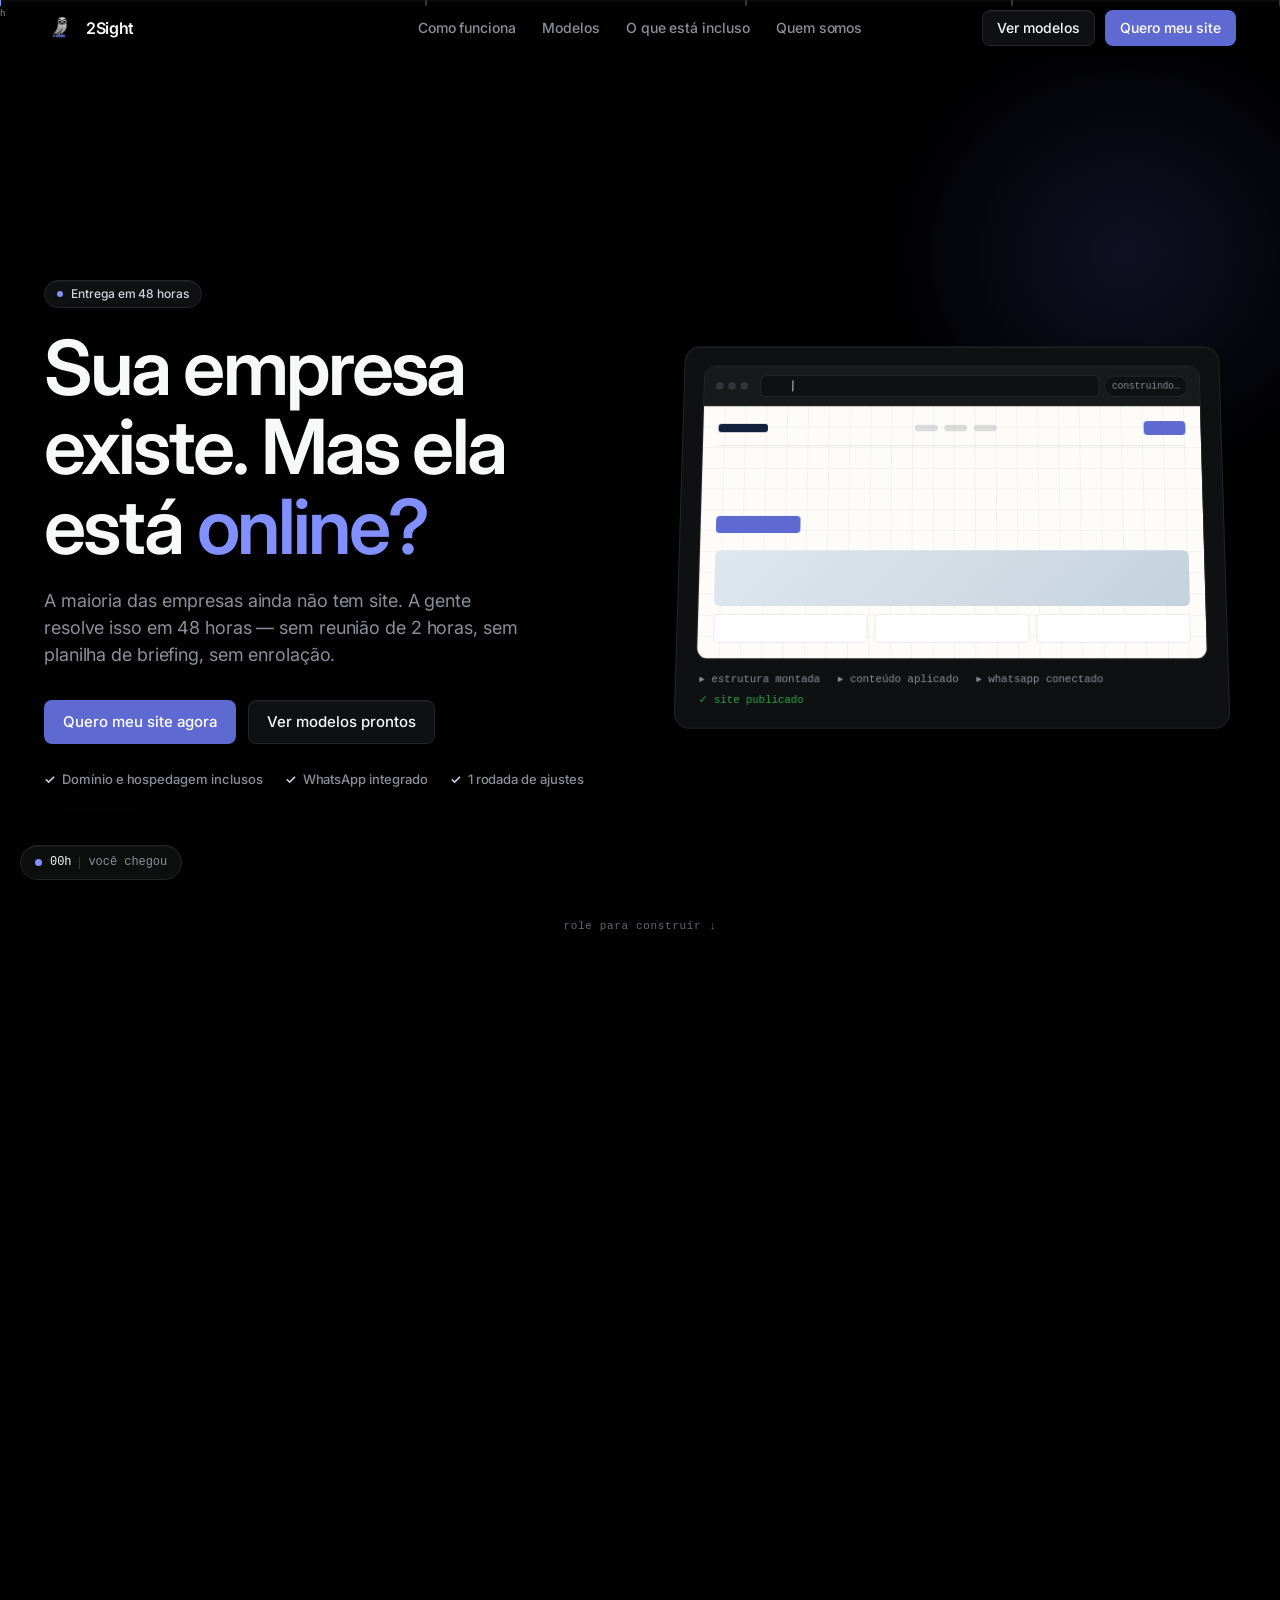
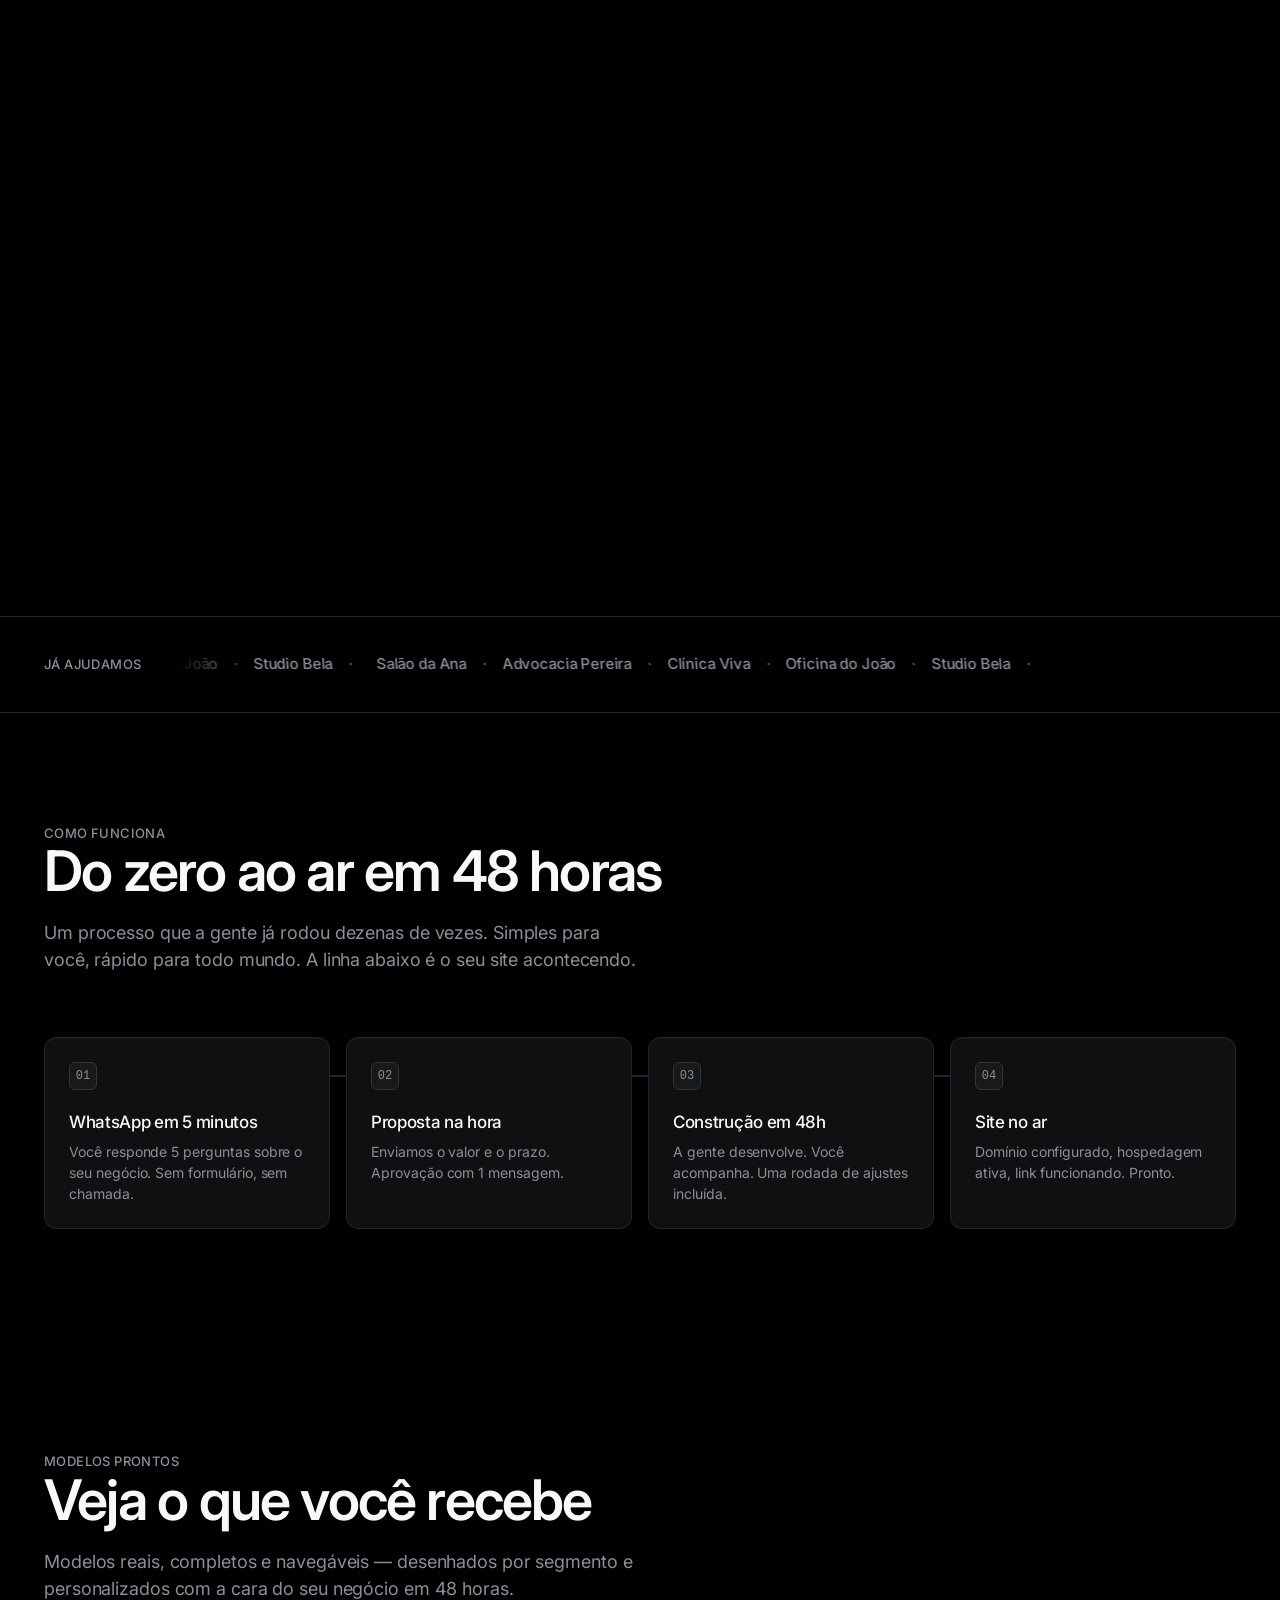
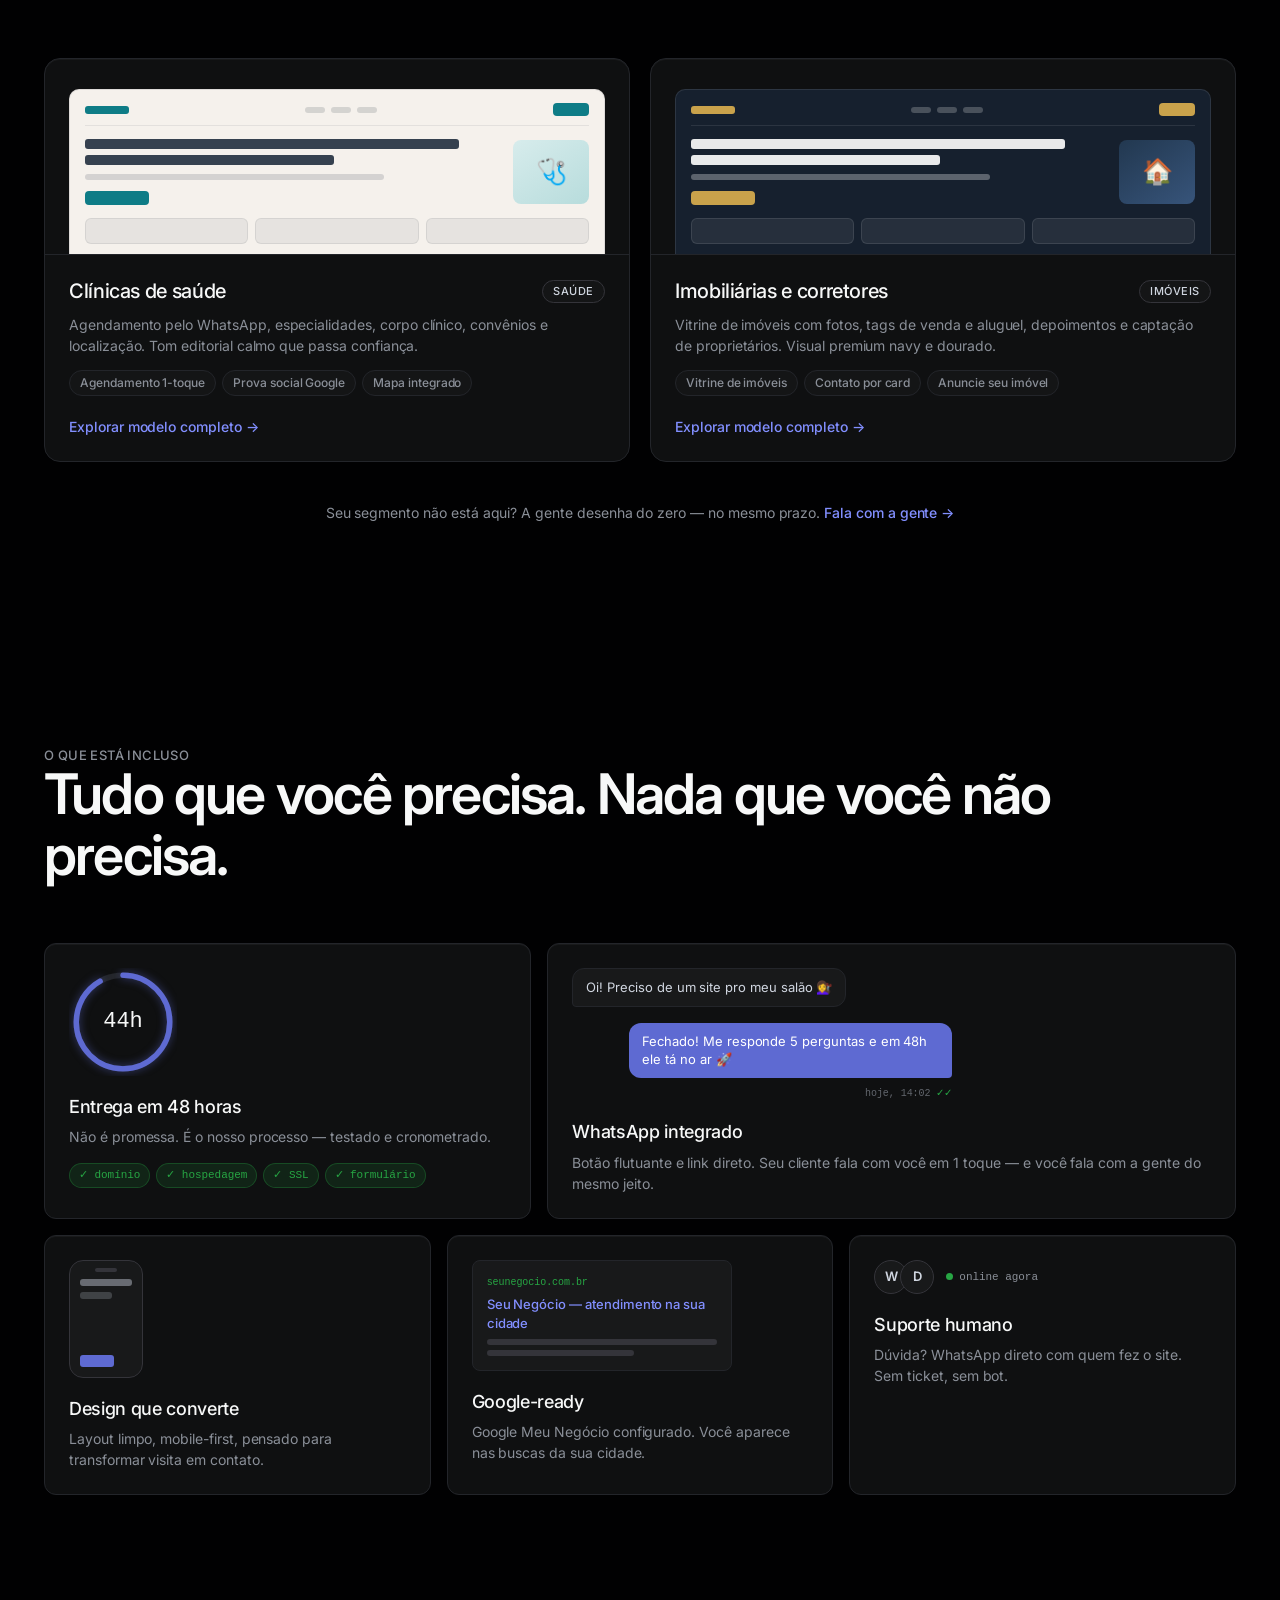
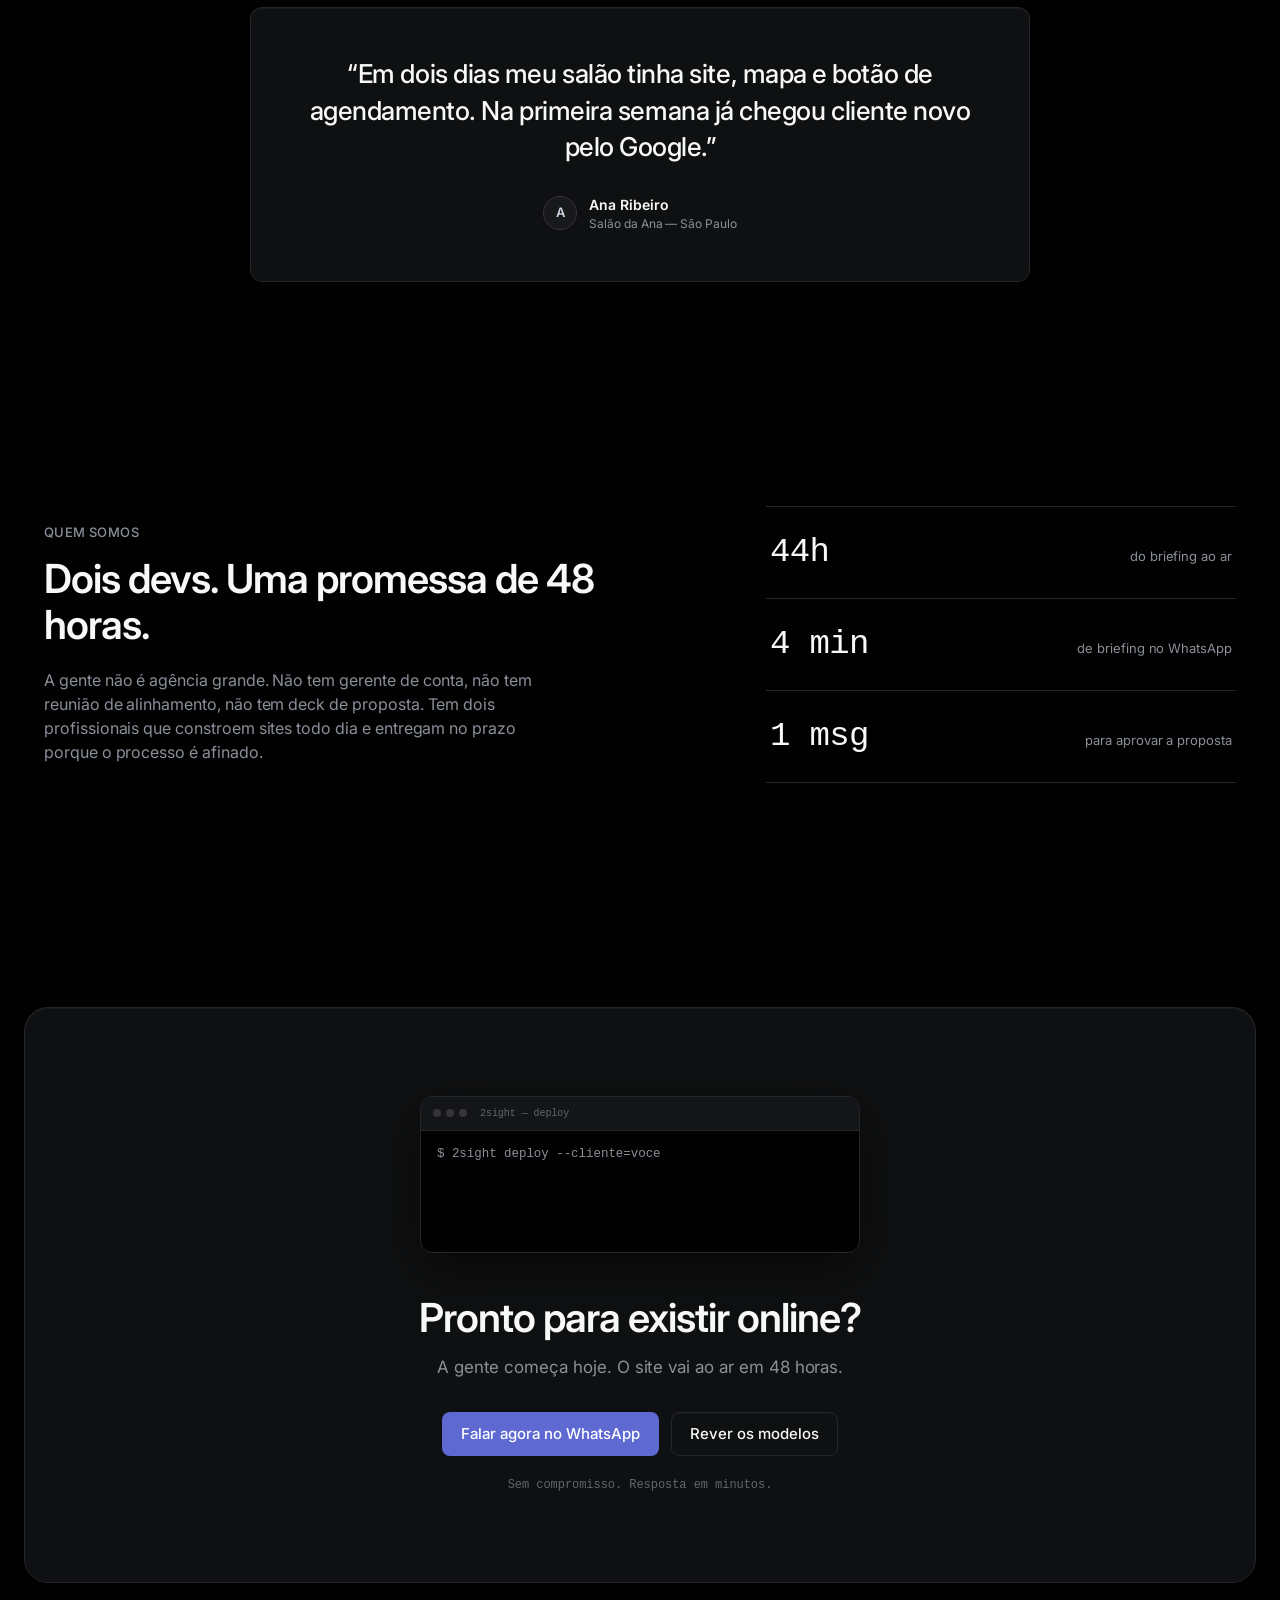
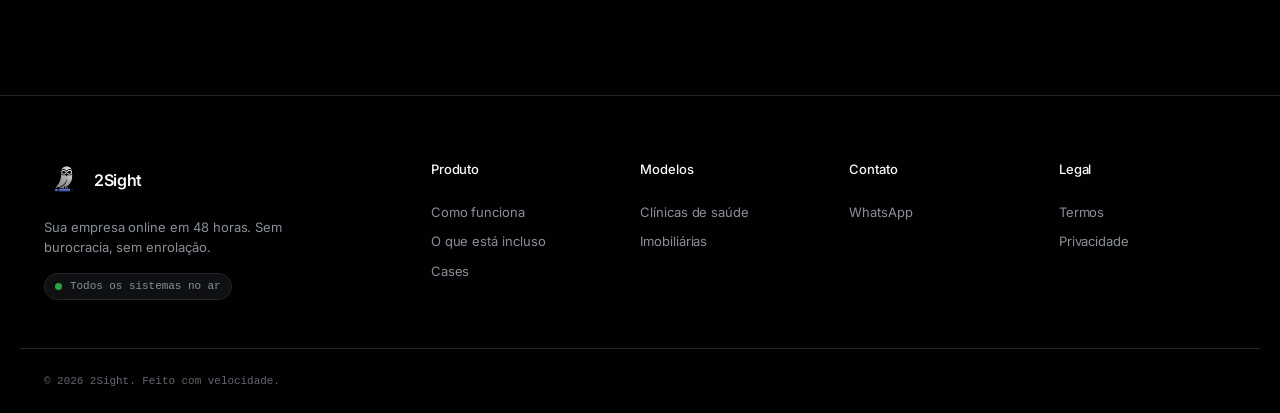
==== commit 26e6d1a5: "Rebrand OnlineJá para 2Sight Substitui o nome OnlineJá por 2Sight no topo e no rodapé (agora com a l" ====
--- a/index.html
+++ b/index.html
@@ -3,9 +3,13 @@
 <head>
   <meta charset="UTF-8">
   <meta name="viewport" content="width=device-width, initial-scale=1.0">
-  <title>OnlineJá — Sua empresa online em 48 horas</title>
+  <title>2Sight — Sua empresa online em 48 horas</title>
   <meta name="description" content="Sua empresa online em 48 horas. Sem burocracia, sem enrolação. Site no ar com domínio, hospedagem e WhatsApp integrado.">
   <meta name="theme-color" content="#010102">
+  <link rel="icon" href="favicon.ico" sizes="any">
+  <link rel="icon" type="image/png" sizes="32x32" href="favicon-32x32.png">
+  <link rel="icon" type="image/png" sizes="16x16" href="favicon-16x16.png">
+  <link rel="apple-touch-icon" href="apple-touch-icon.png">
   <link rel="preconnect" href="https://fonts.googleapis.com">
   <link rel="preconnect" href="https://fonts.gstatic.com" crossorigin>
   <link href="https://fonts.googleapis.com/css2?family=Inter:wght@400;500;600;700&display=swap" rel="stylesheet">
@@ -34,7 +38,10 @@
   <!-- ============ 1. Navegação ============ -->
   <header class="nav" id="site-nav">
     <div class="nav-inner container">
-      <a href="#topo" class="nav-logo">Online<span class="nav-logo-accent">Já</span></a>
+      <a href="#topo" class="nav-logo" aria-label="2Sight — início">
+        <img src="logo_2sight.png" alt="" class="nav-logo-mark" width="32" height="32">
+        <span>2Sight</span>
+      </a>
       <nav class="nav-links" id="nav-links" aria-label="Navegação principal">
         <a href="#como-funciona" class="nav-link">Como funciona</a>
         <a href="#modelos" class="nav-link">Modelos</a>
@@ -385,9 +392,9 @@
       <div class="cta-band" id="cta-band">
         <div class="cta-glow" aria-hidden="true"></div>
         <div class="terminal" aria-hidden="true">
-          <div class="terminal-bar"><span class="b-dot"></span><span class="b-dot"></span><span class="b-dot"></span><span class="terminal-title">onlineja — deploy</span></div>
+          <div class="terminal-bar"><span class="b-dot"></span><span class="b-dot"></span><span class="b-dot"></span><span class="terminal-title">2sight — deploy</span></div>
           <div class="terminal-body" id="terminal-body">
-            <p class="tl" data-text="$ onlineja deploy --cliente=voce"></p>
+            <p class="tl" data-text="$ 2sight deploy --cliente=voce"></p>
             <p class="tl" data-text="✓ dominio registrado"></p>
             <p class="tl" data-text="✓ ssl ativo · whatsapp conectado"></p>
             <p class="tl tl-ok" data-text="🚀 publicado em 47h32min"></p>
@@ -409,7 +416,10 @@
   <footer class="footer">
     <div class="container footer-grid">
       <div class="footer-brand">
-        <p class="nav-logo">Online<span class="nav-logo-accent">Já</span></p>
+        <p class="nav-logo footer-logo">
+          <img src="logo_2sight.png" alt="" class="nav-logo-mark nav-logo-mark-lg" width="40" height="40">
+          <span>2Sight</span>
+        </p>
         <p class="footer-tagline">Sua empresa online em 48 horas. Sem burocracia, sem enrolação.</p>
         <p class="footer-status"><span class="dot-online"></span> Todos os sistemas no ar</p>
       </div>
@@ -435,7 +445,7 @@
       </div>
     </div>
     <div class="container footer-bottom">
-      <p>© 2026 OnlineJá. Feito com velocidade.</p>
+      <p>© 2026 2Sight. Feito com velocidade.</p>
     </div>
   </footer>
 
--- a/styles.css
+++ b/styles.css
@@ -1,5 +1,5 @@
 /* ==========================================================================
-   OnlineJá — Linear design system (linear.app / awesome-design-md)
+   2Sight — Linear design system (linear.app / awesome-design-md)
 
    Fidelidade ao sistema:
    - Canvas #010102 (quase-preto com tinta azul) + escada de superfícies
@@ -525,10 +525,28 @@
 }
 
 .nav-logo {
+  display: inline-flex;
+  align-items: center;
+  gap: 10px;
   font-size: 16px;
   font-weight: 600;
   letter-spacing: -0.02em;
   color: var(--ink);
+}
+
+.nav-logo-mark {
+  width: 32px;
+  height: 32px;
+  border-radius: var(--r-md);
+  object-fit: cover;
+  display: block;
+  flex-shrink: 0;
+}
+
+.nav-logo-mark-lg {
+  width: 40px;
+  height: 40px;
+  border-radius: var(--r-lg);
 }
 
 .nav-logo-accent {
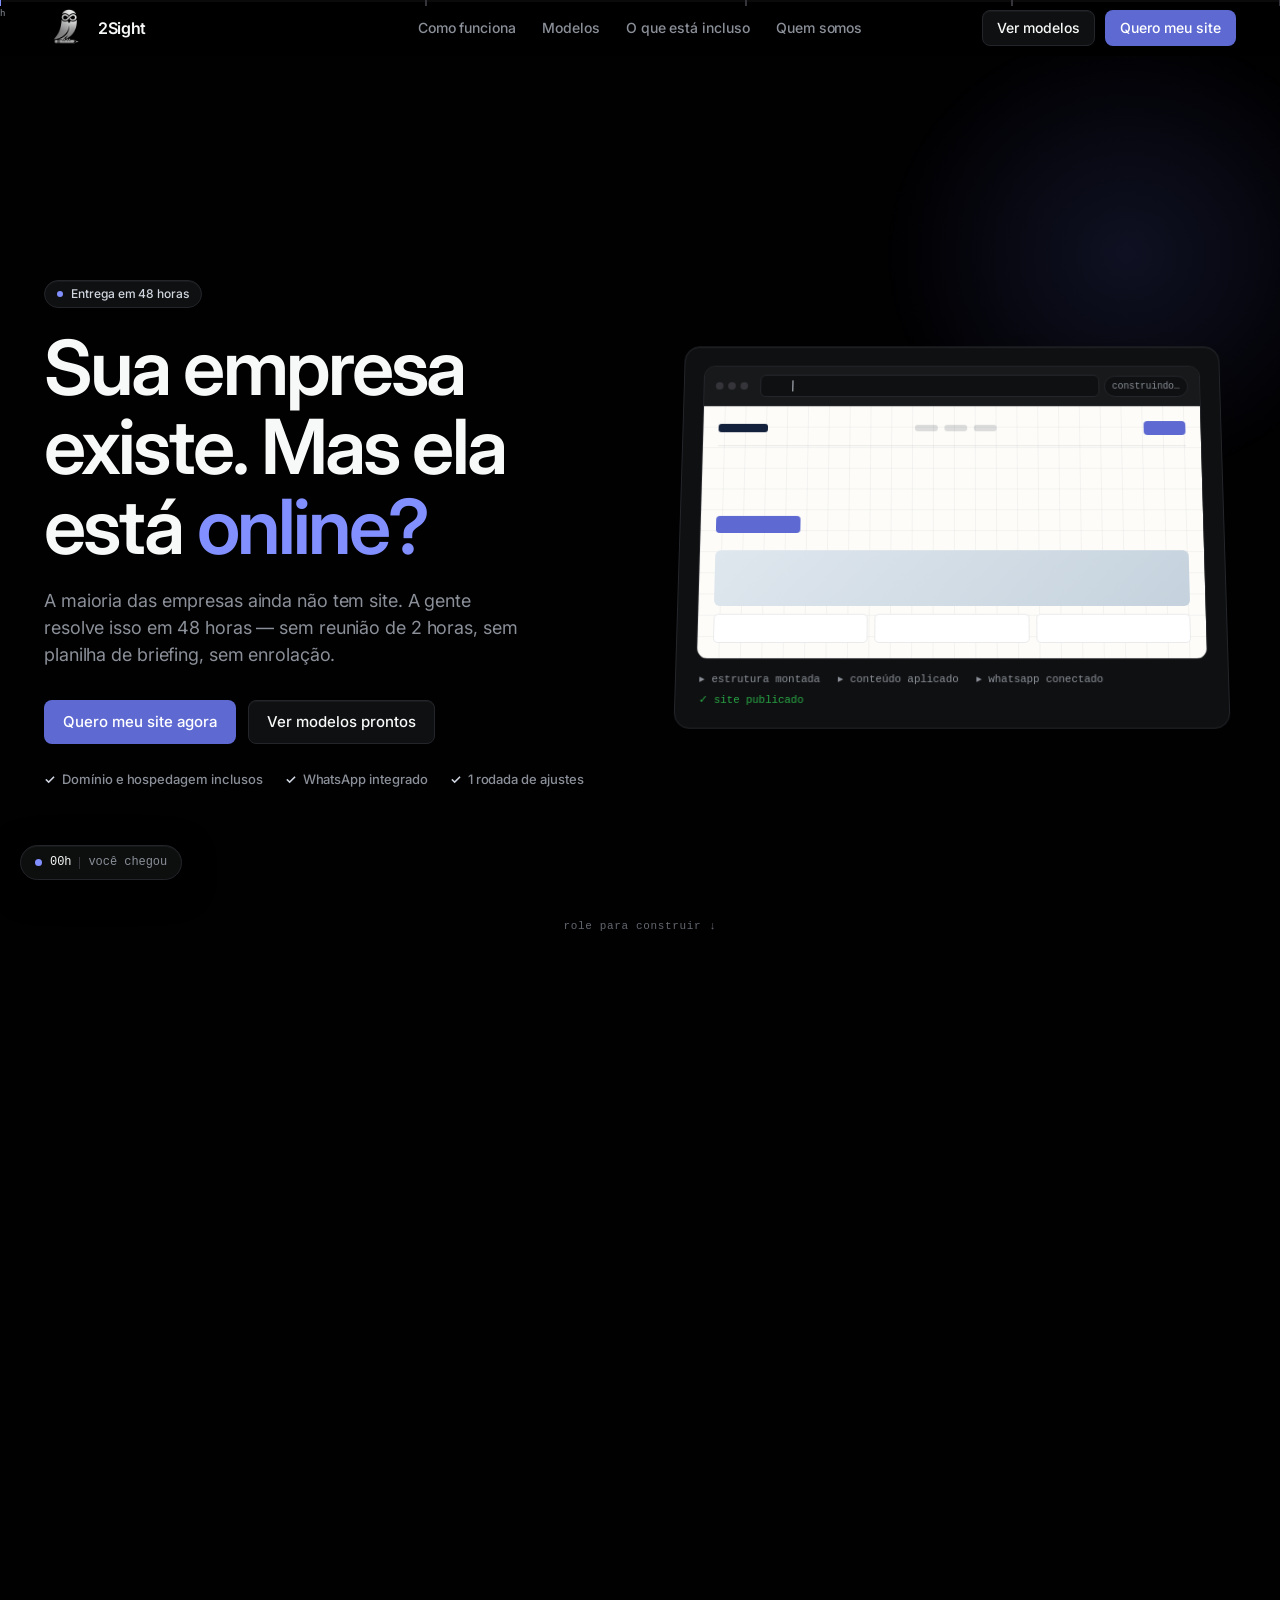
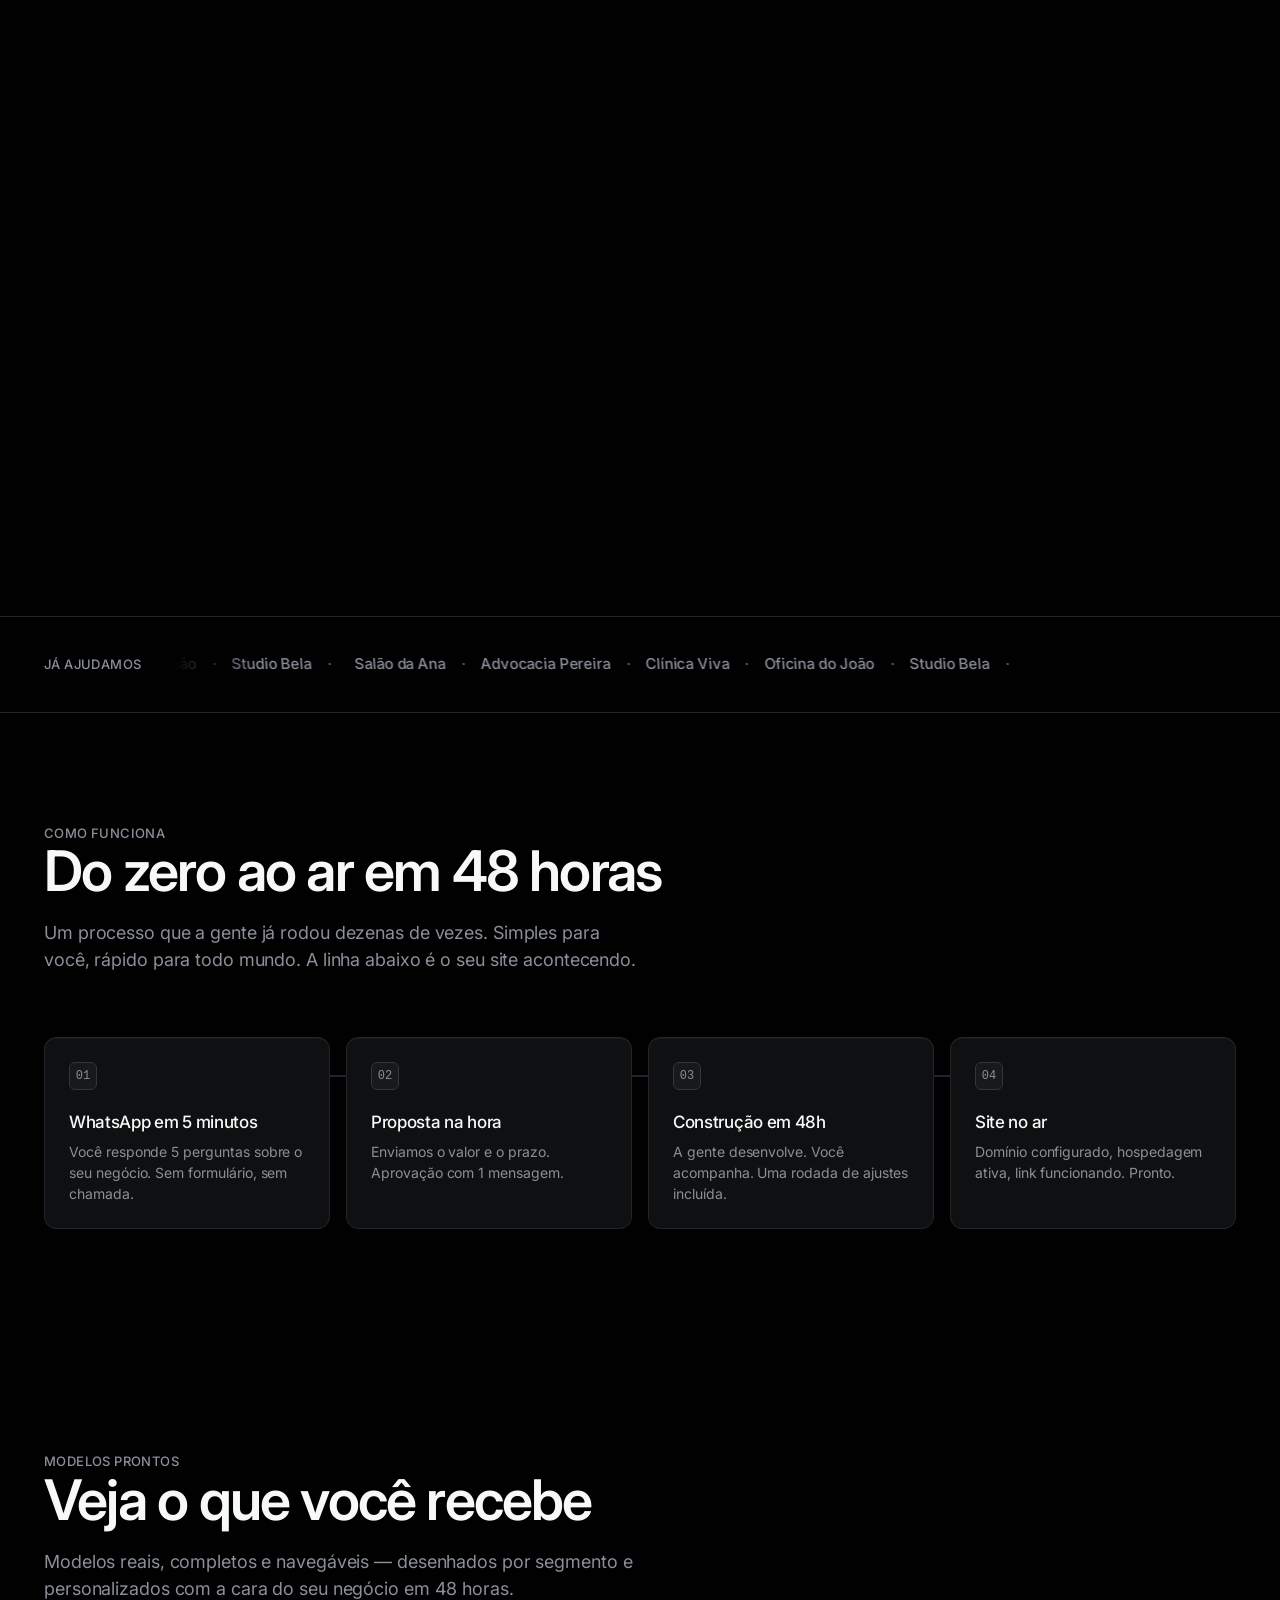
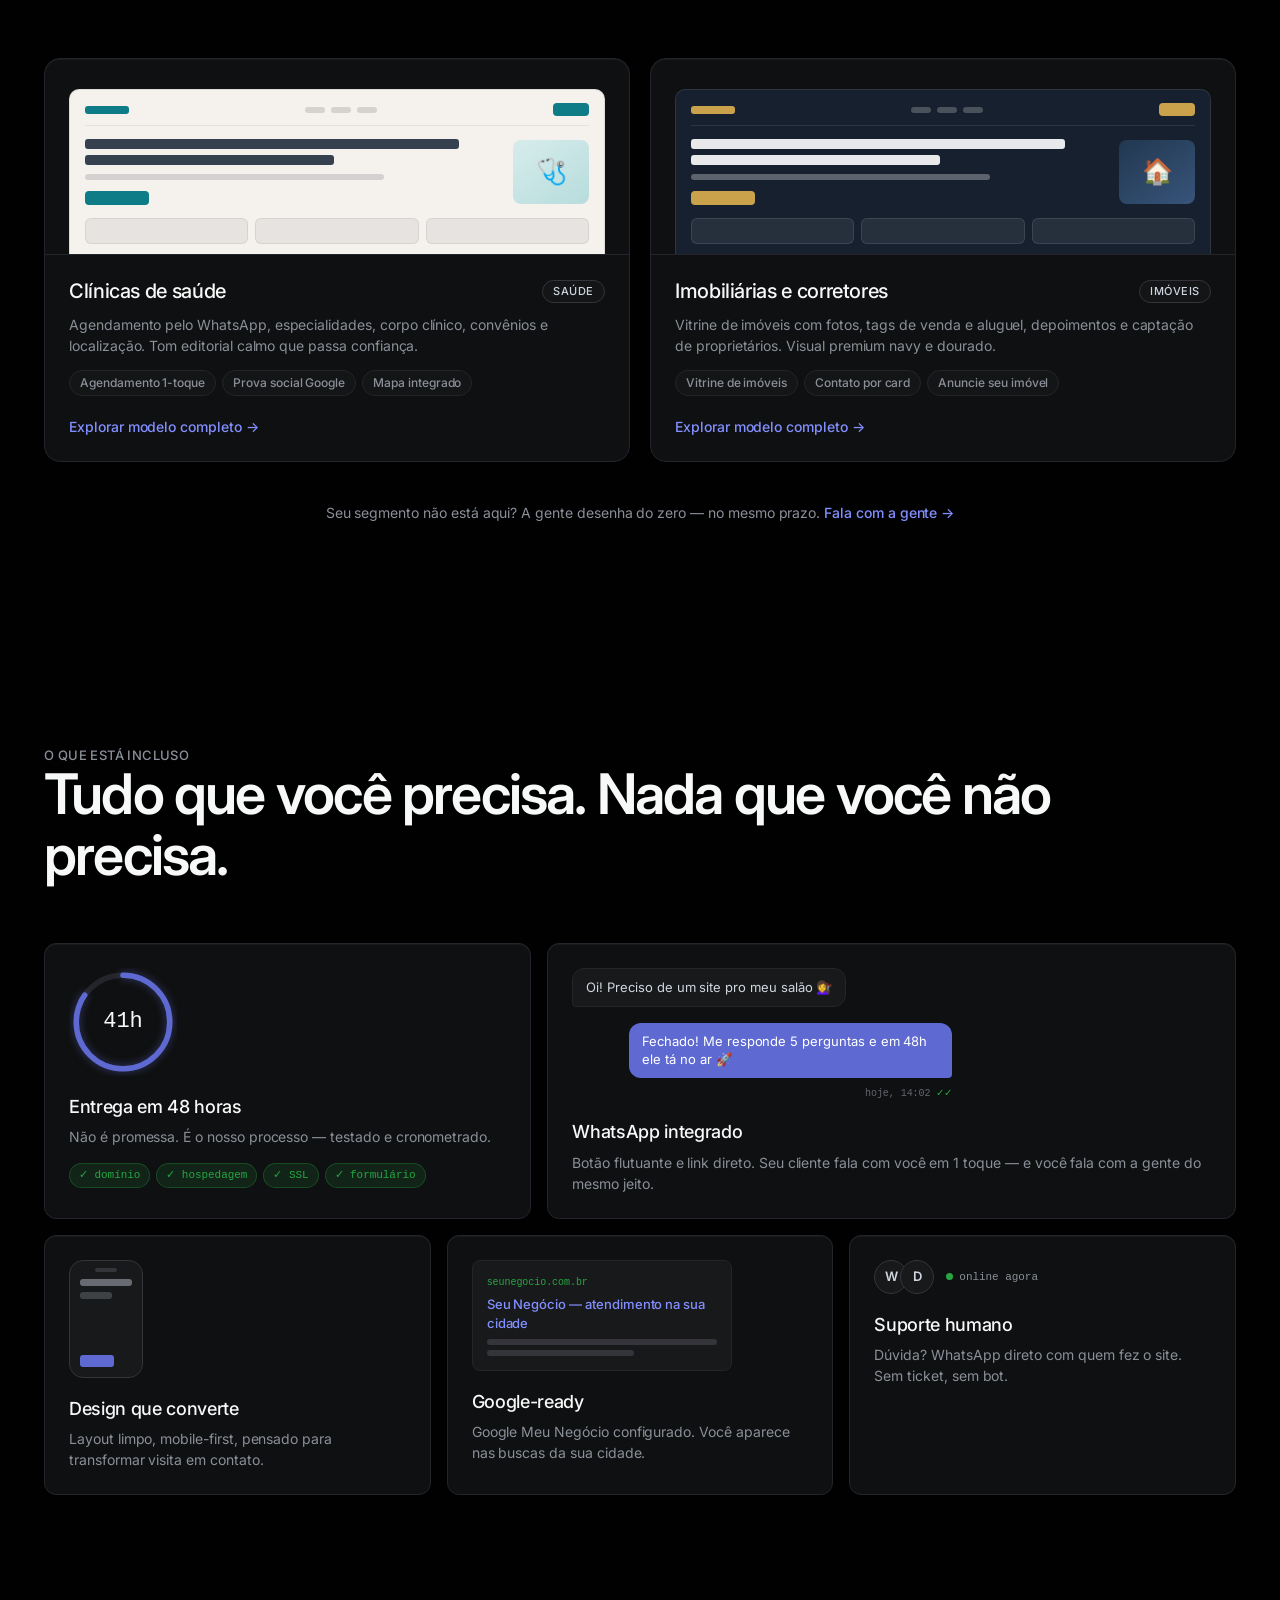
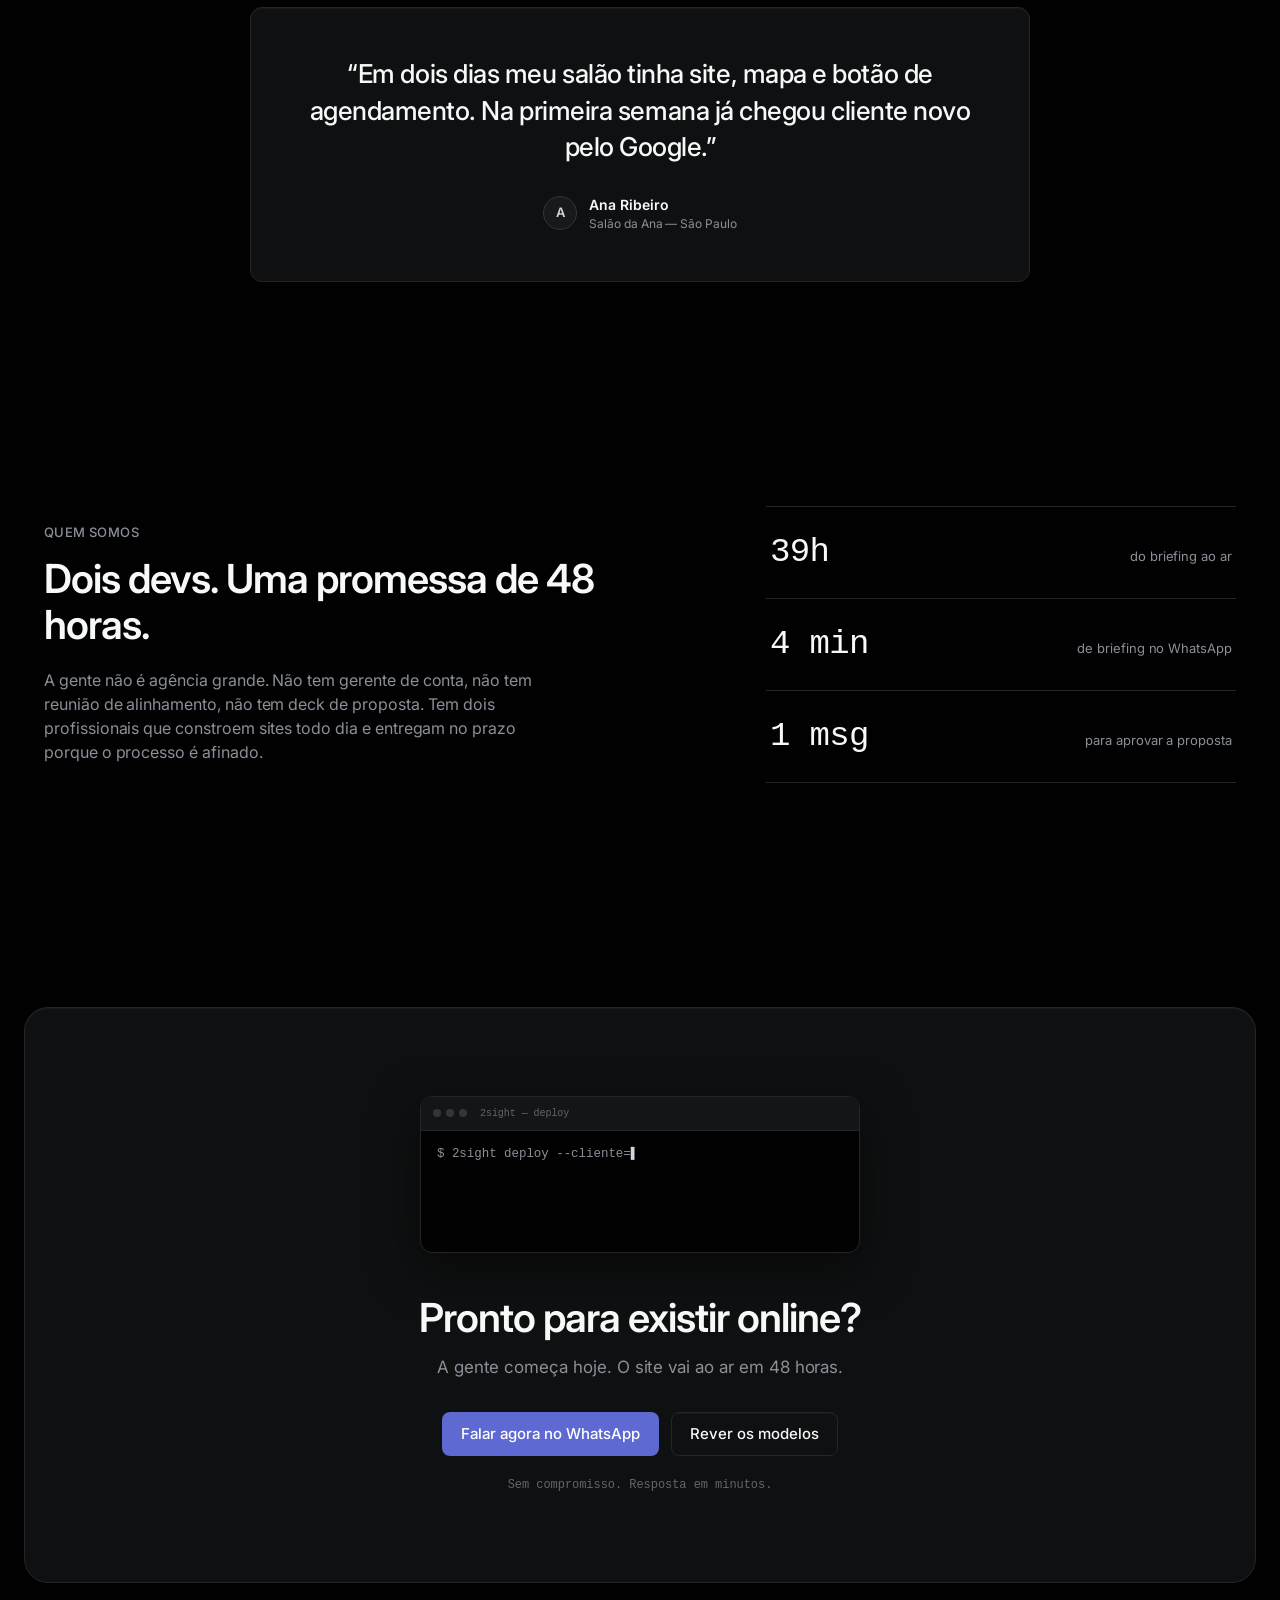
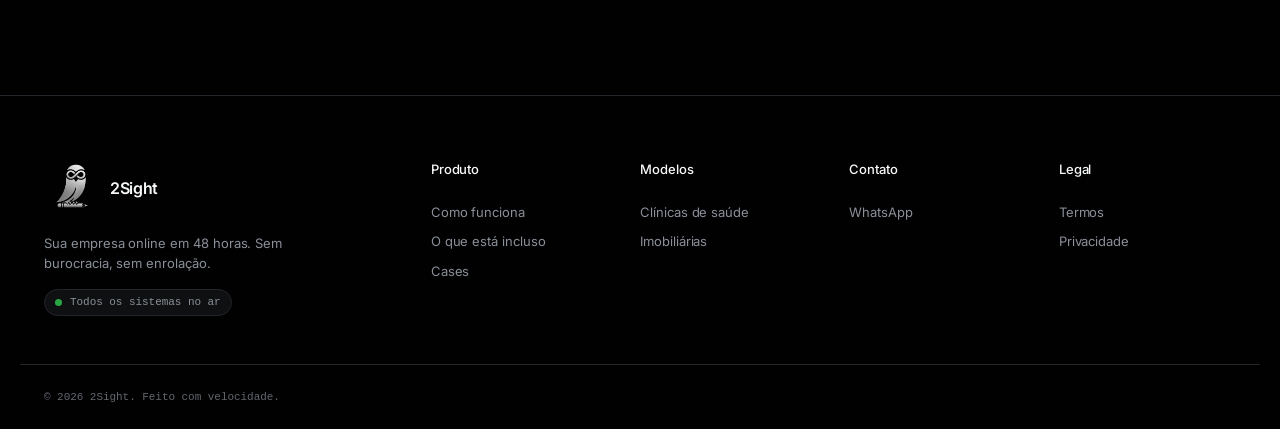
==== commit 8630de63: "Usa a logo branca sem fundo e aumenta o tamanho no topo e rodapé Troca a logo colorida (fundo preto)" ====
--- a/index.html
+++ b/index.html
@@ -39,7 +39,7 @@
   <header class="nav" id="site-nav">
     <div class="nav-inner container">
       <a href="#topo" class="nav-logo" aria-label="2Sight — início">
-        <img src="logo_2sight.png" alt="" class="nav-logo-mark" width="32" height="32">
+        <img src="logobranca_2sight.png" alt="" class="nav-logo-mark" width="44" height="44">
         <span>2Sight</span>
       </a>
       <nav class="nav-links" id="nav-links" aria-label="Navegação principal">
@@ -417,7 +417,7 @@
     <div class="container footer-grid">
       <div class="footer-brand">
         <p class="nav-logo footer-logo">
-          <img src="logo_2sight.png" alt="" class="nav-logo-mark nav-logo-mark-lg" width="40" height="40">
+          <img src="logobranca_2sight.png" alt="" class="nav-logo-mark nav-logo-mark-lg" width="56" height="56">
           <span>2Sight</span>
         </p>
         <p class="footer-tagline">Sua empresa online em 48 horas. Sem burocracia, sem enrolação.</p>
--- a/styles.css
+++ b/styles.css
@@ -535,18 +535,18 @@
 }
 
 .nav-logo-mark {
-  width: 32px;
-  height: 32px;
-  border-radius: var(--r-md);
-  object-fit: cover;
+  width: 44px;
+  height: 44px;
+  object-fit: contain;
   display: block;
   flex-shrink: 0;
+  /* a arte tem margem transparente de "glow"; a escala compensa isso */
+  transform: scale(1.2);
 }
 
 .nav-logo-mark-lg {
-  width: 40px;
-  height: 40px;
-  border-radius: var(--r-lg);
+  width: 56px;
+  height: 56px;
 }
 
 .nav-logo-accent {
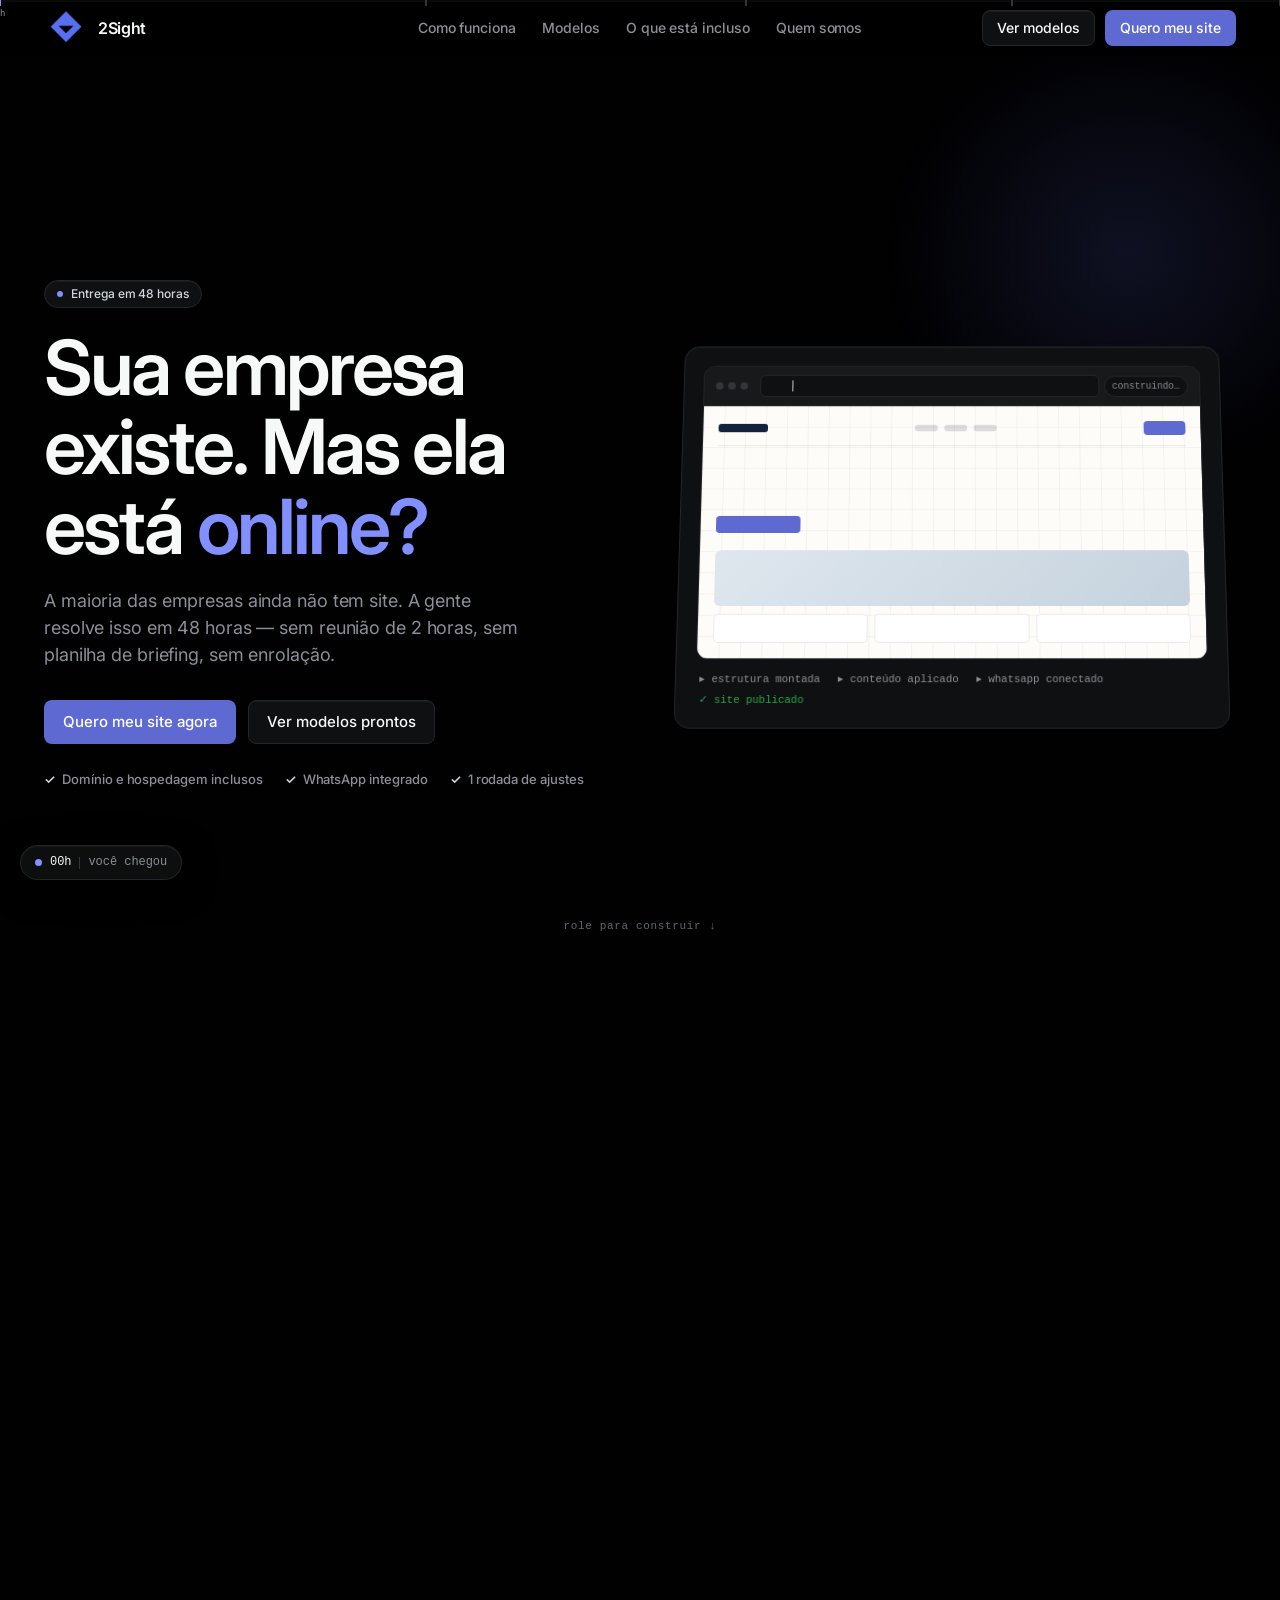
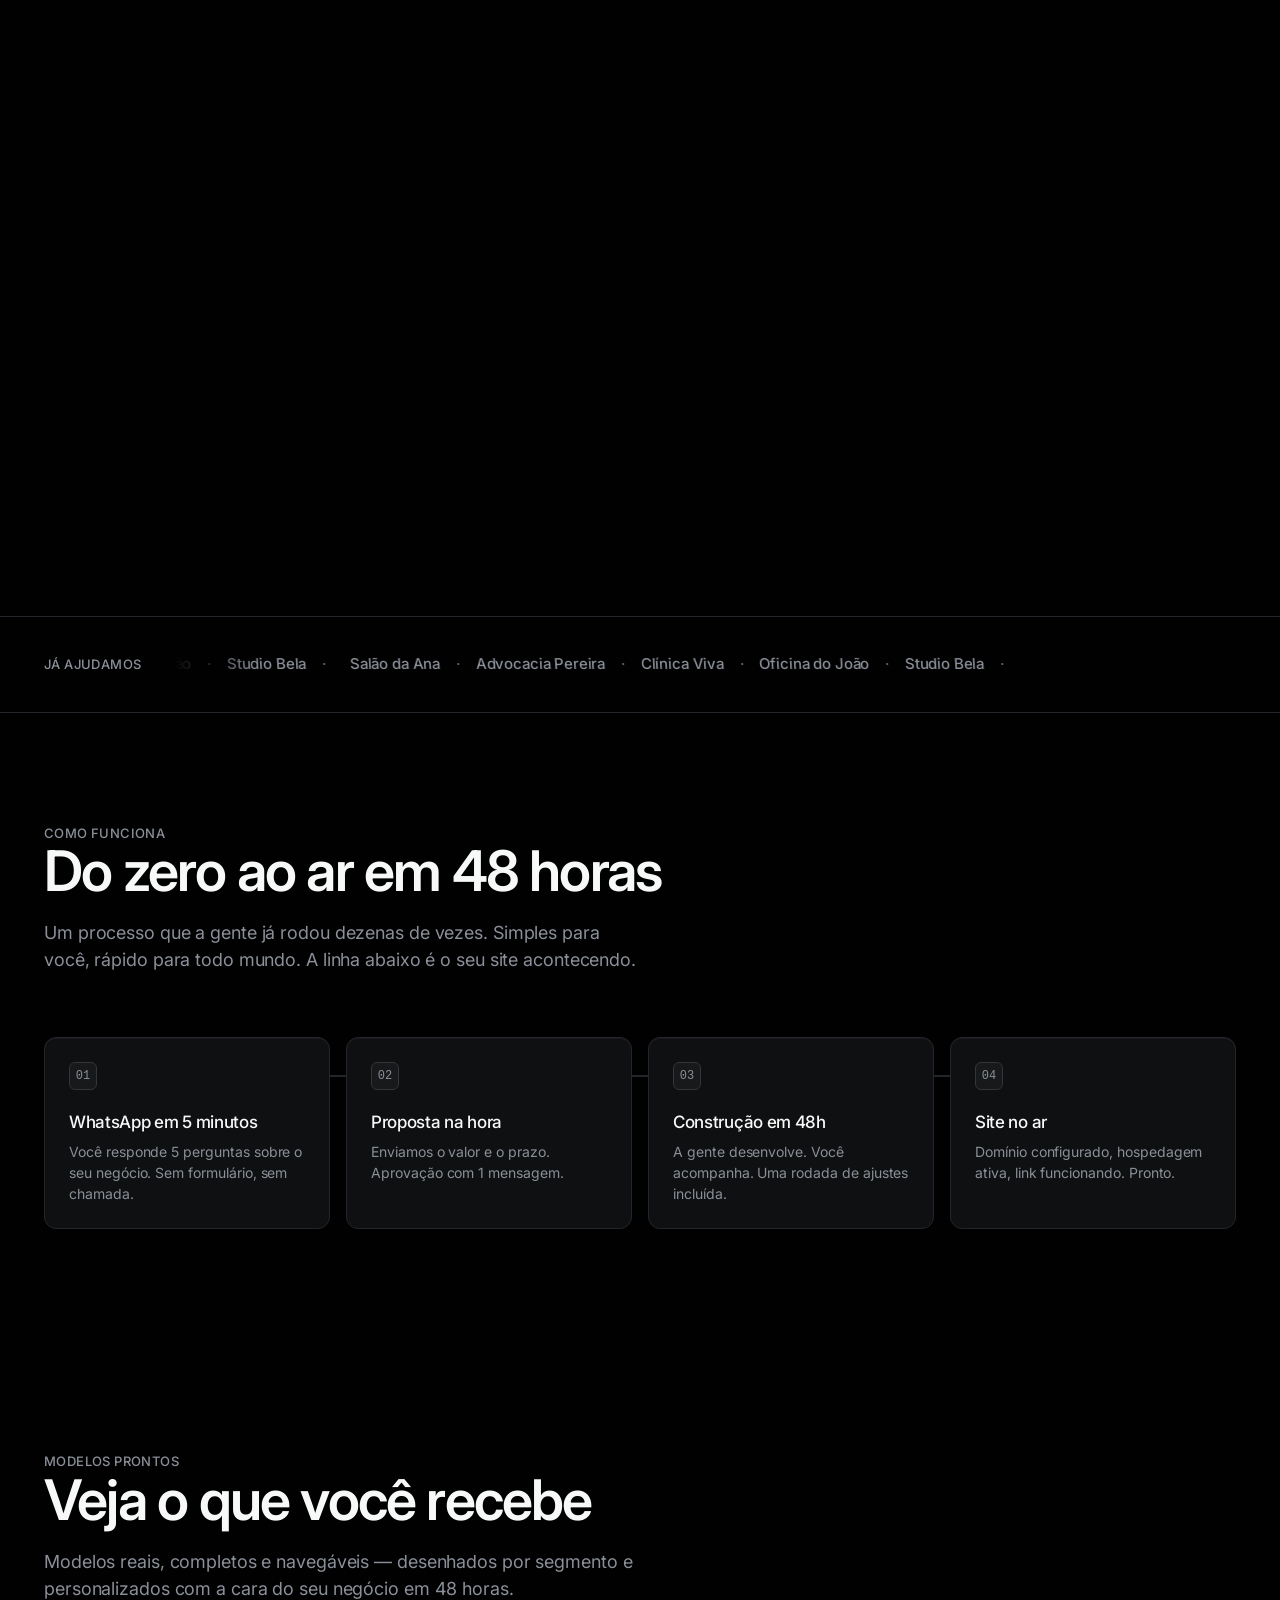
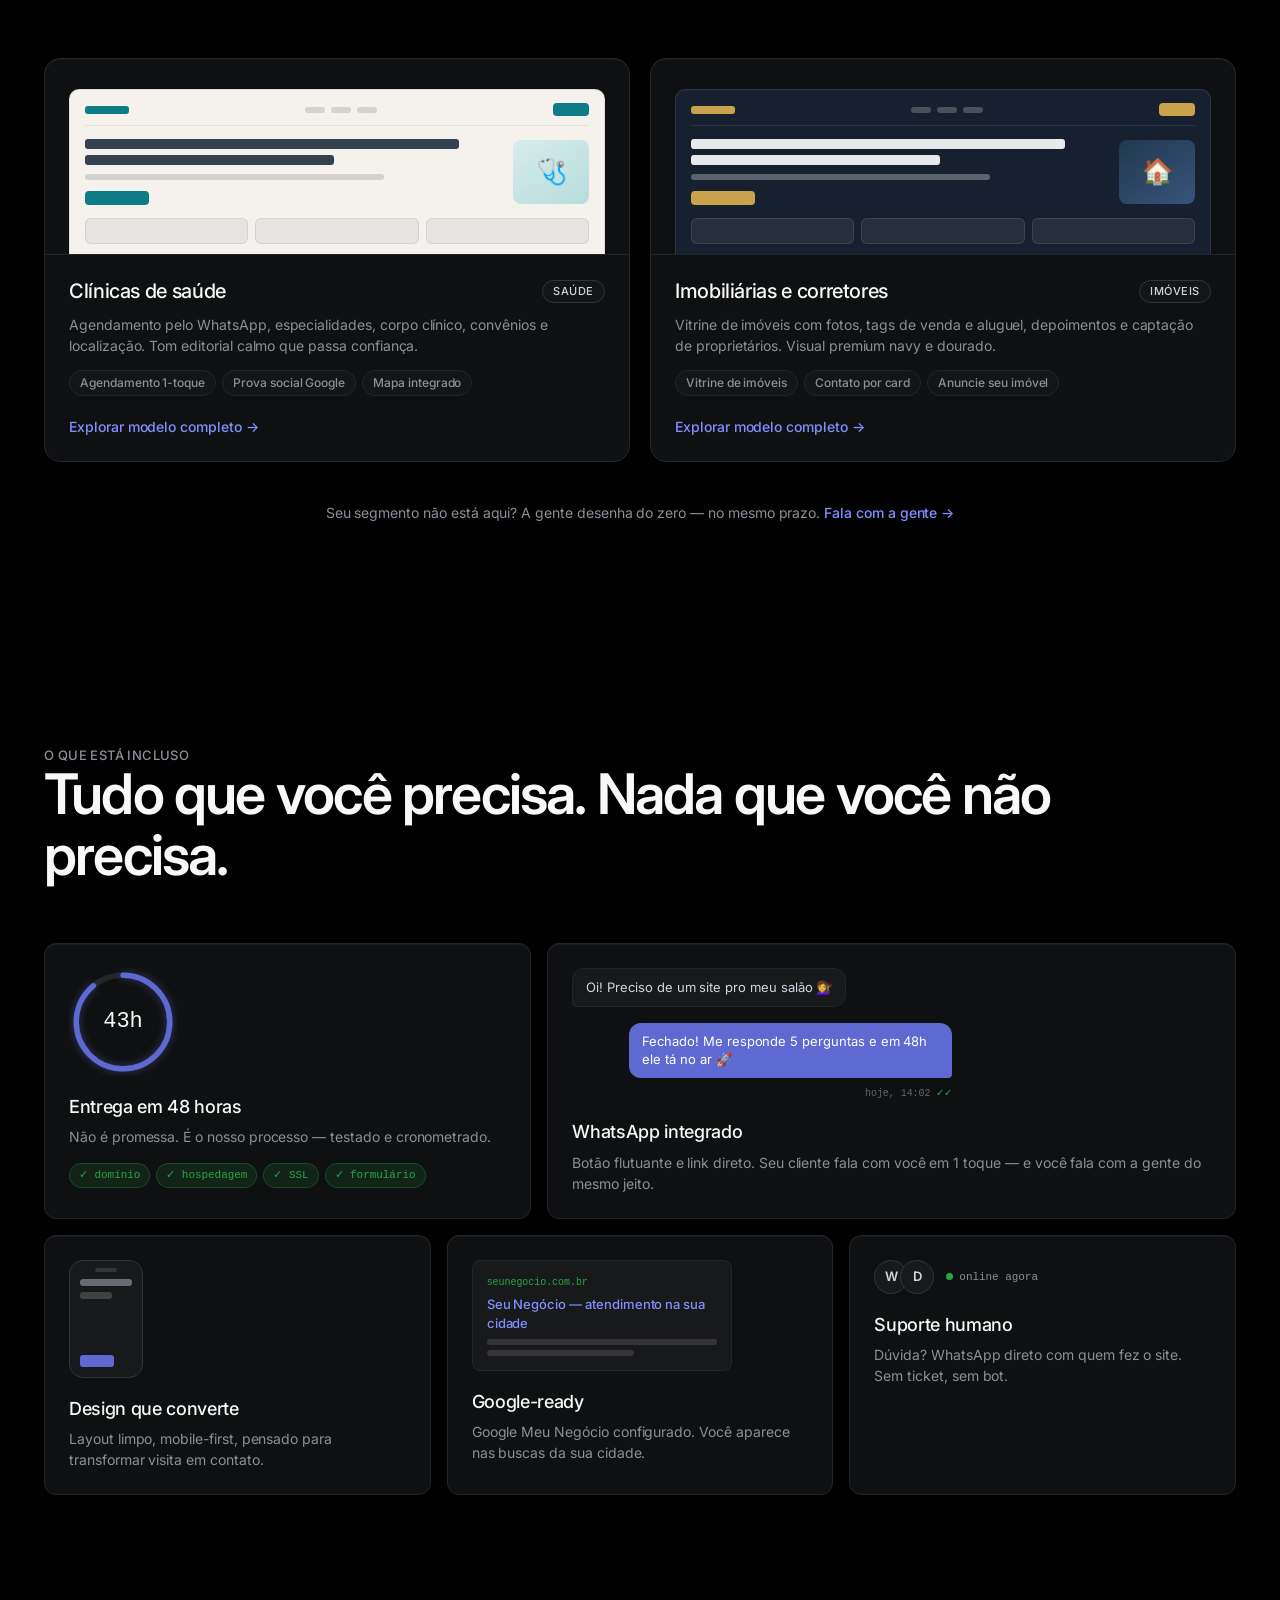
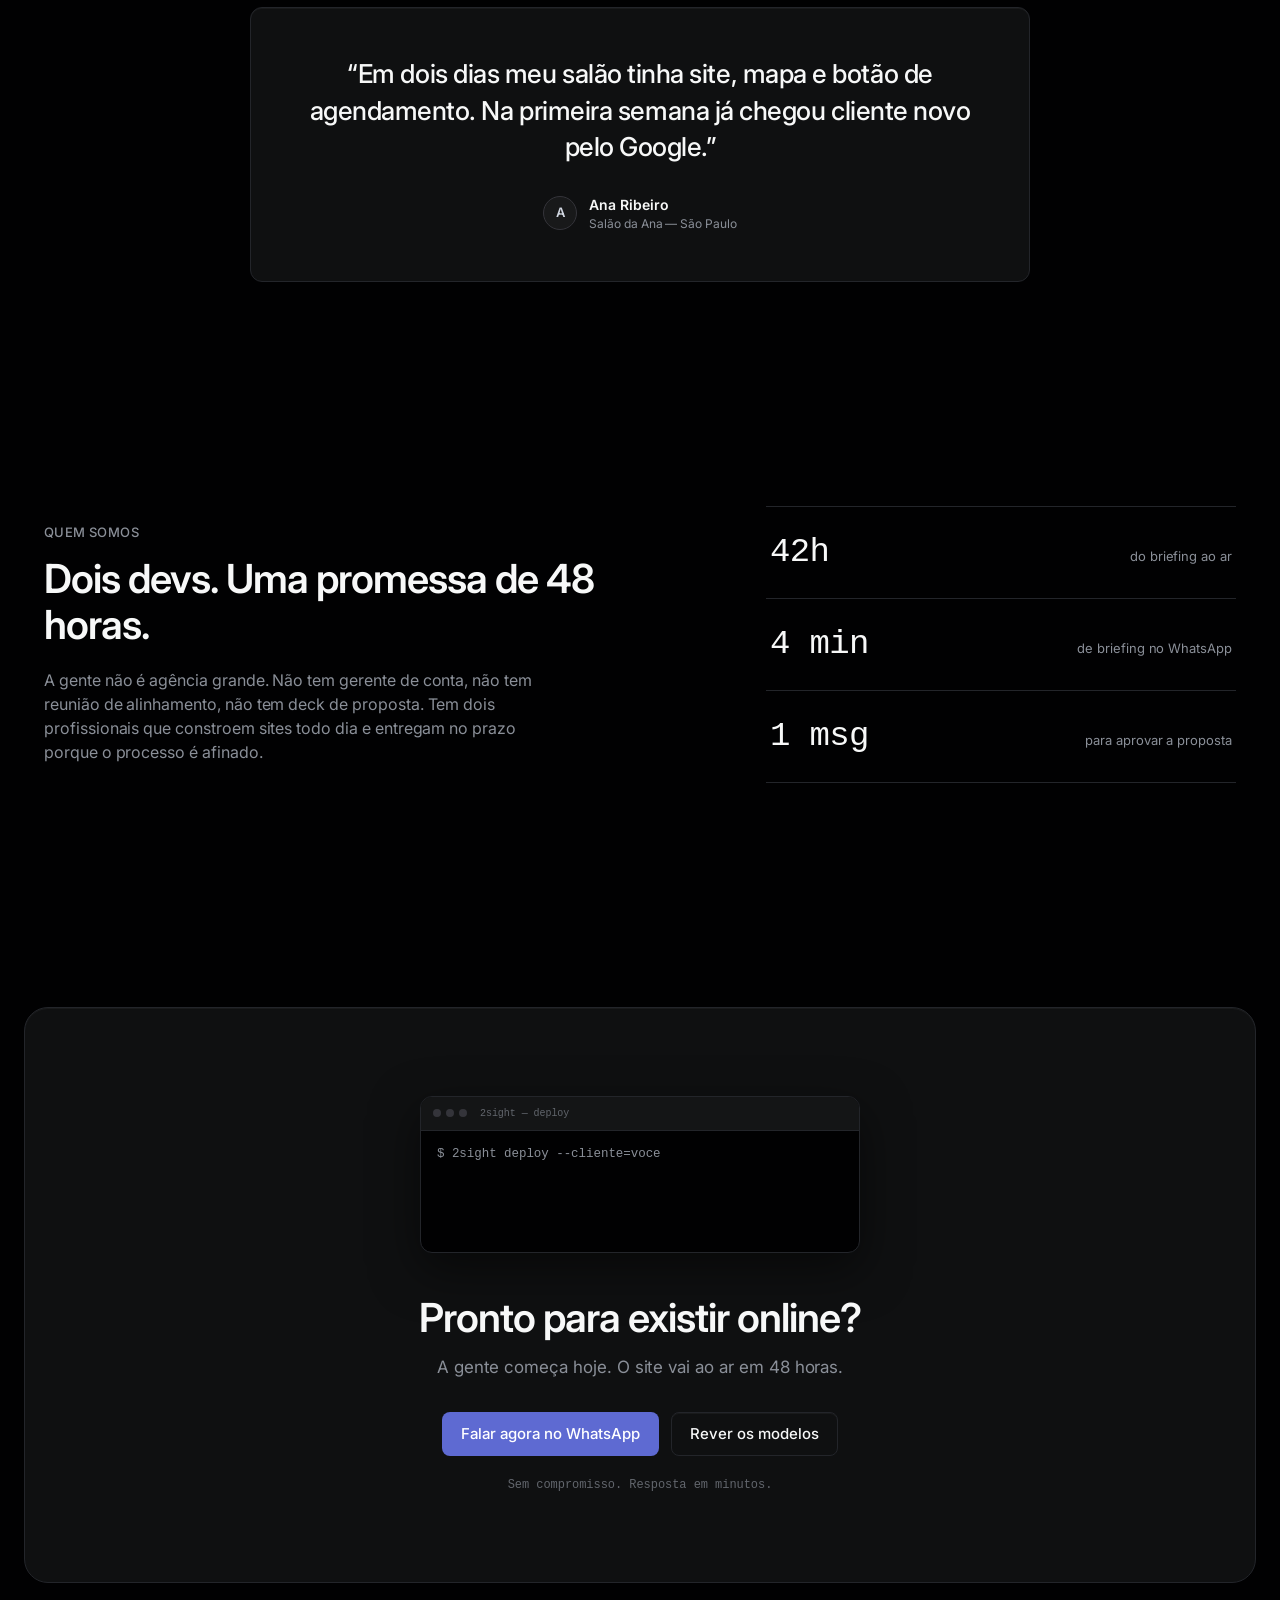
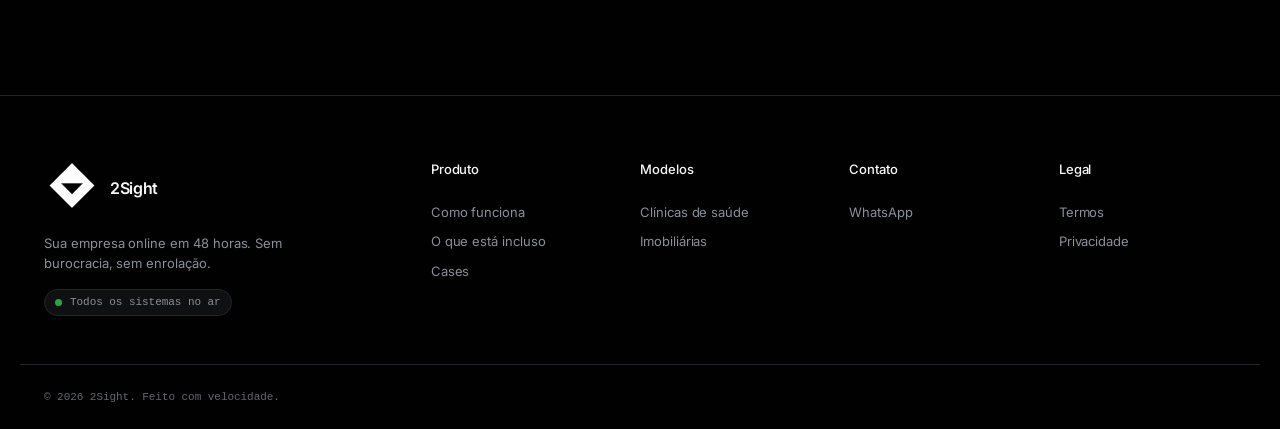
==== commit 7e051b1a: "Aplica novas logos: roxa no favicon e nav, branca no rodapé - Nav/topo agora usa a logo roxa (logo_2" ====
--- a/index.html
+++ b/index.html
@@ -6,7 +6,6 @@
   <title>2Sight — Sua empresa online em 48 horas</title>
   <meta name="description" content="Sua empresa online em 48 horas. Sem burocracia, sem enrolação. Site no ar com domínio, hospedagem e WhatsApp integrado.">
   <meta name="theme-color" content="#010102">
-  <link rel="icon" href="favicon.ico" sizes="any">
   <link rel="icon" type="image/png" sizes="32x32" href="favicon-32x32.png">
   <link rel="icon" type="image/png" sizes="16x16" href="favicon-16x16.png">
   <link rel="apple-touch-icon" href="apple-touch-icon.png">
@@ -39,7 +38,7 @@
   <header class="nav" id="site-nav">
     <div class="nav-inner container">
       <a href="#topo" class="nav-logo" aria-label="2Sight — início">
-        <img src="logobranca_2sight.png" alt="" class="nav-logo-mark" width="44" height="44">
+        <img src="logo_2sight.png" alt="" class="nav-logo-mark" width="44" height="44">
         <span>2Sight</span>
       </a>
       <nav class="nav-links" id="nav-links" aria-label="Navegação principal">
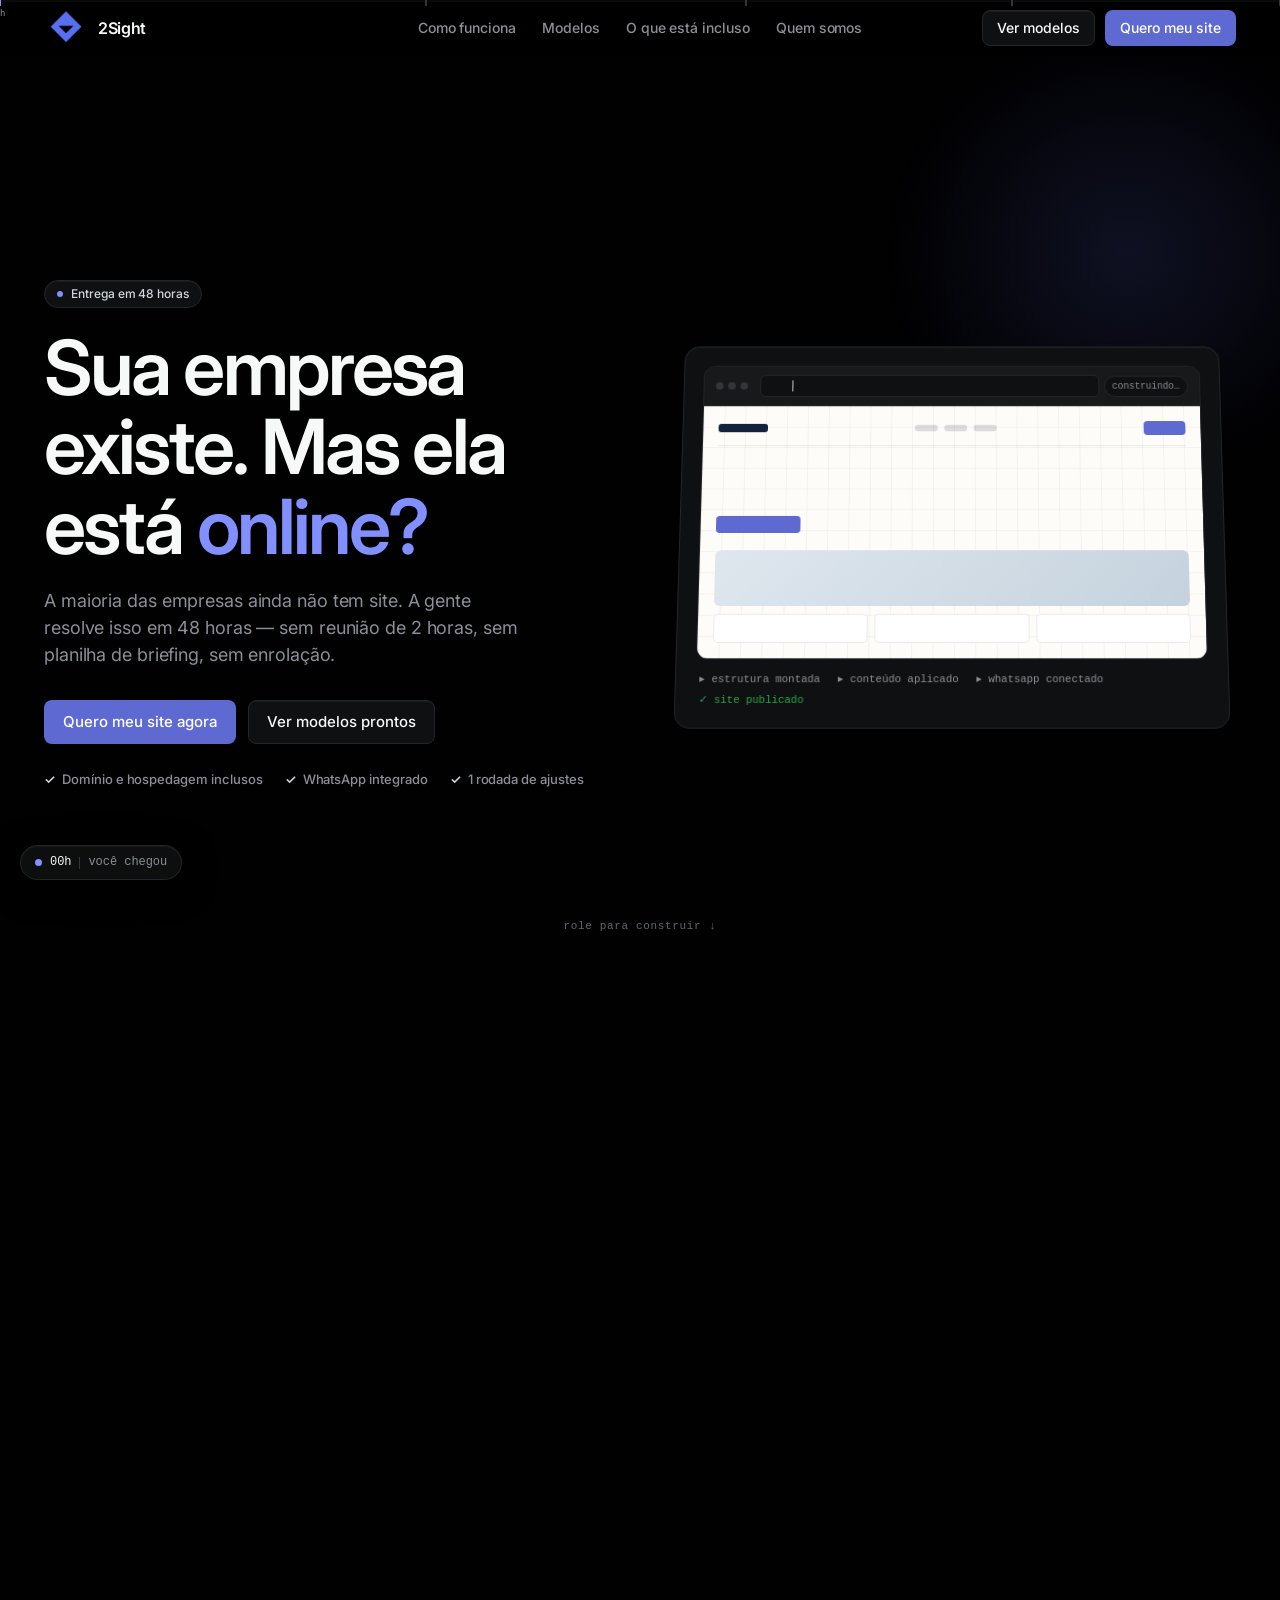
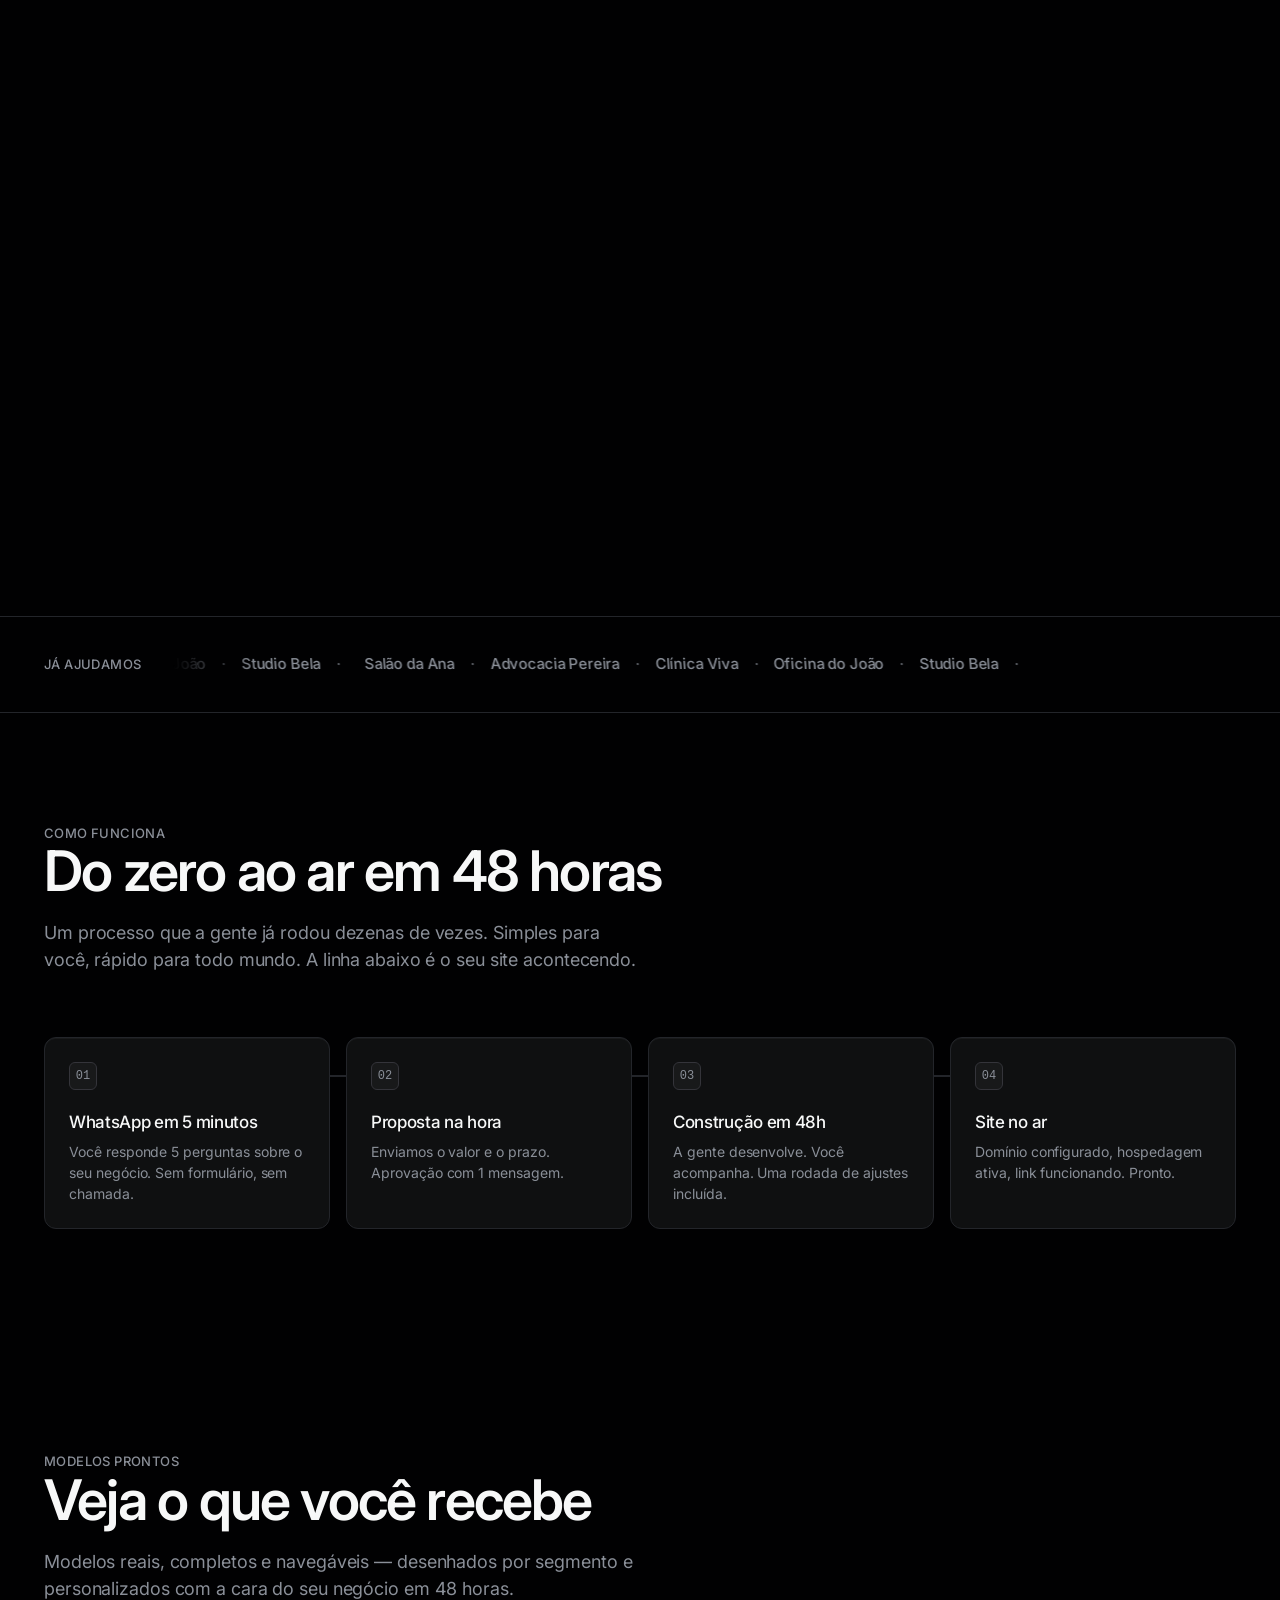
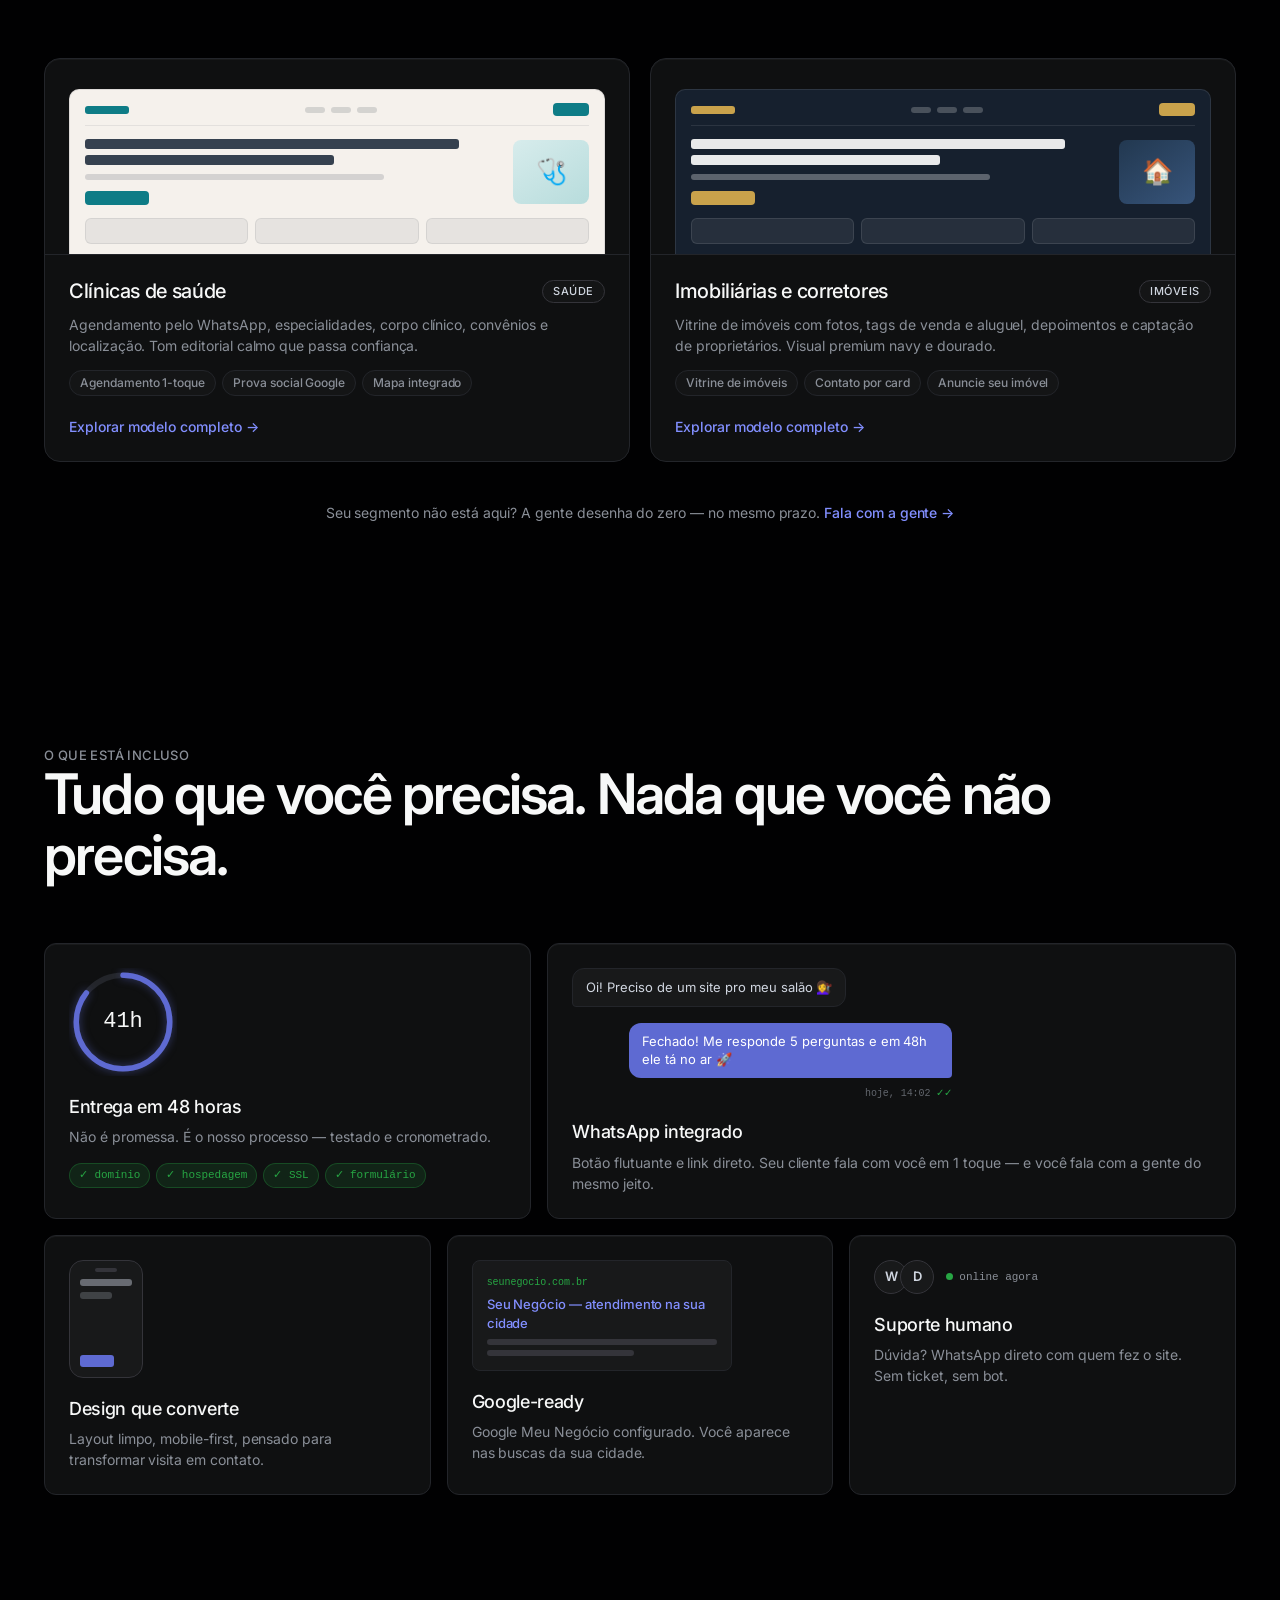
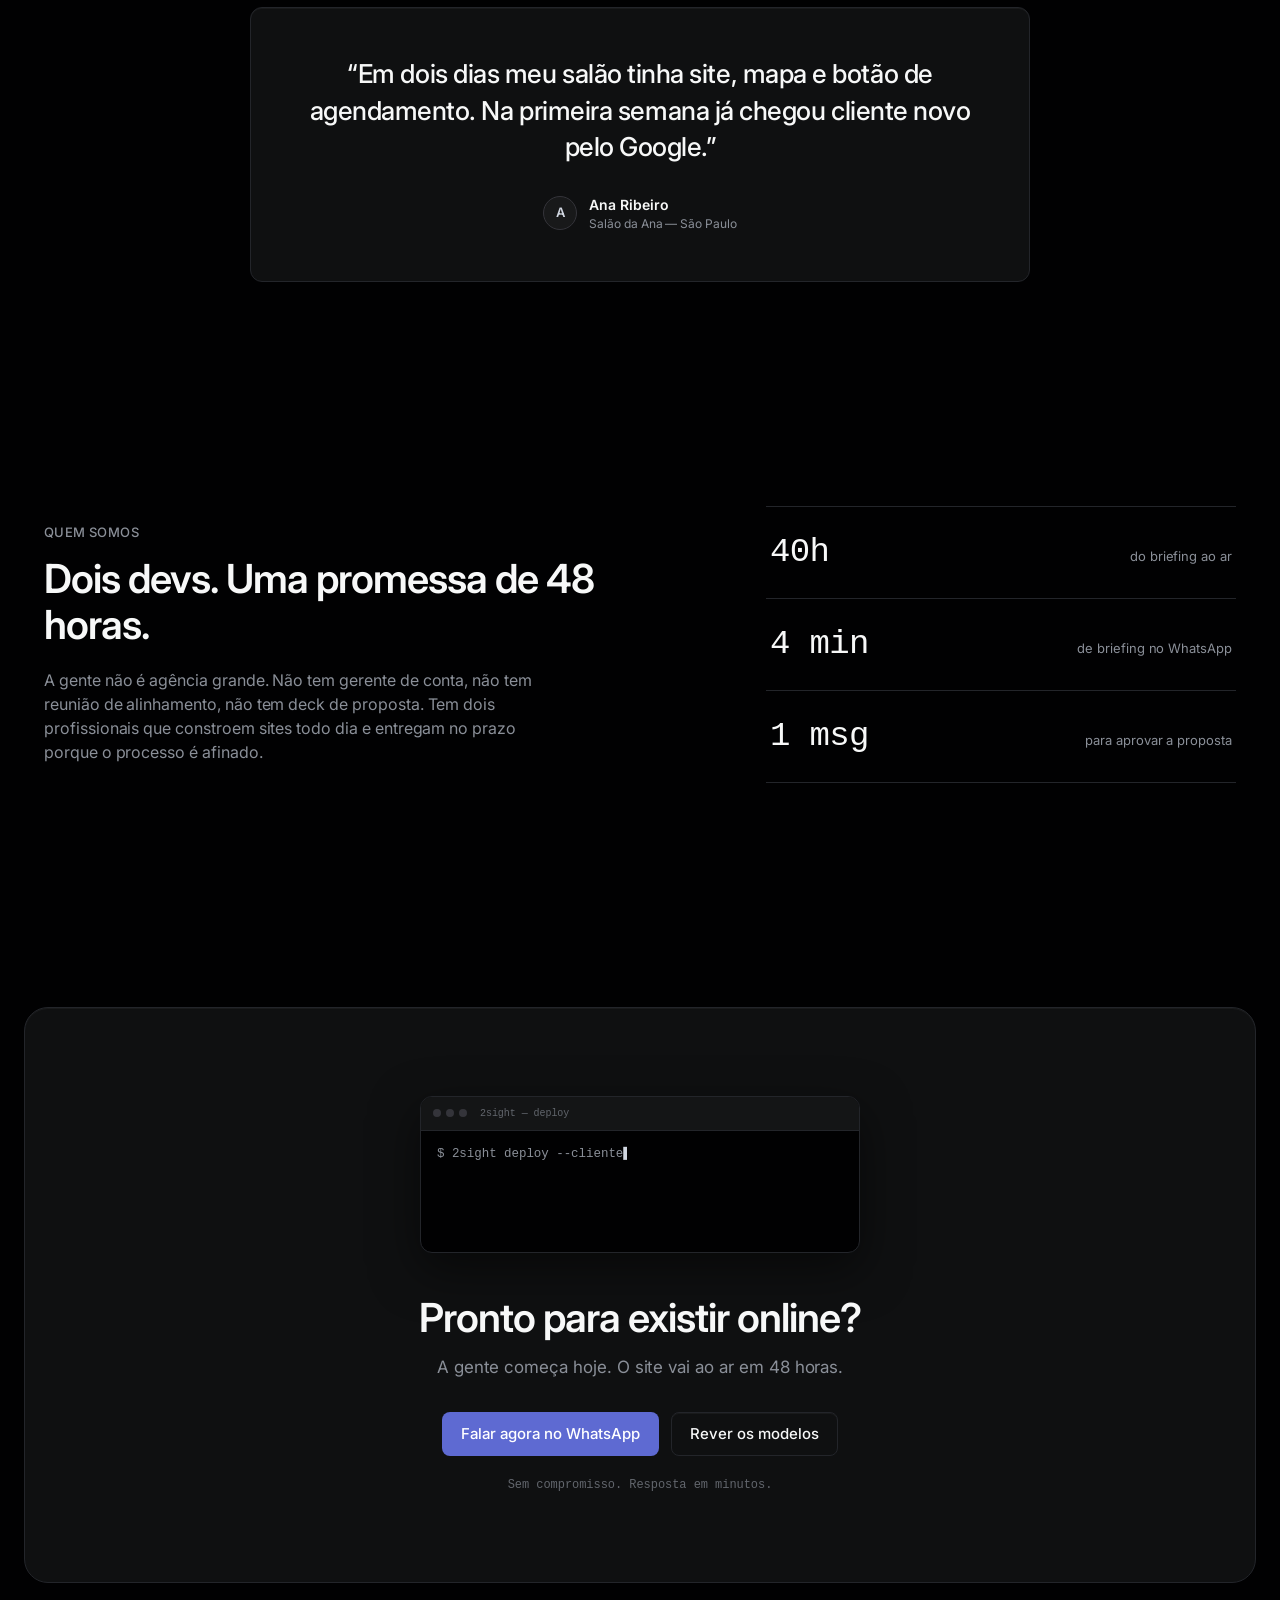
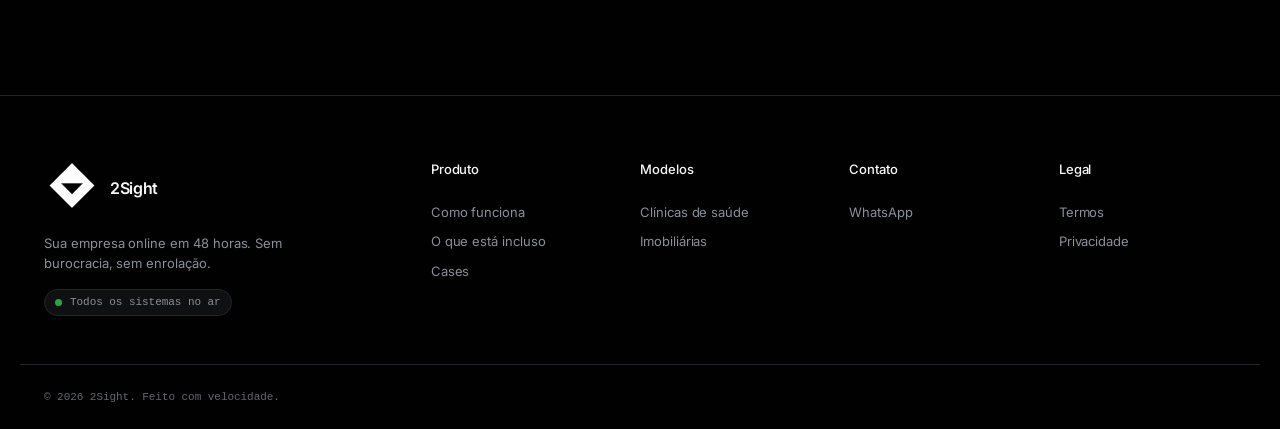
==== commit bb1980d0: "Aponta botões de WhatsApp do site para o número real com mensagem de orçamento Co-Authored-By: Claud" ====
--- a/index.html
+++ b/index.html
@@ -402,7 +402,7 @@
         <h2 class="display-md cta-title cta-rise" style="--cr:0">Pronto para existir online?</h2>
         <p class="cta-sub cta-rise" style="--cr:1">A gente começa hoje. O site vai ao ar em 48 horas.</p>
         <div class="cta-actions cta-rise" style="--cr:2">
-          <a href="https://wa.me/5511999999999" target="_blank" rel="noopener" class="btn btn-primary btn-lg">Falar agora no WhatsApp</a>
+          <a href="https://wa.me/5561996474860?text=Ol%C3%A1%2C%20gostaria%20de%20fazer%20um%20or%C3%A7amento%20com%20vcs!" target="_blank" rel="noopener" class="btn btn-primary btn-lg">Falar agora no WhatsApp</a>
           <a href="#modelos" class="btn btn-secondary btn-lg">Rever os modelos</a>
         </div>
         <p class="cta-note cta-rise" style="--cr:3">Sem compromisso. Resposta em minutos.</p>
@@ -435,7 +435,7 @@
       </div>
       <div class="footer-col">
         <p class="footer-heading">Contato</p>
-        <a href="https://wa.me/5511999999999" target="_blank" rel="noopener">WhatsApp</a>
+        <a href="https://wa.me/5561996474860?text=Ol%C3%A1%2C%20gostaria%20de%20fazer%20um%20or%C3%A7amento%20com%20vcs!" target="_blank" rel="noopener">WhatsApp</a>
       </div>
       <div class="footer-col">
         <p class="footer-heading">Legal</p>
@@ -449,7 +449,7 @@
   </footer>
 
   <!-- Botão flutuante de WhatsApp -->
-  <a href="https://wa.me/5511999999999" target="_blank" rel="noopener" class="whats-fab" id="whats-fab" aria-label="Falar no WhatsApp">
+  <a href="https://wa.me/5561996474860?text=Ol%C3%A1%2C%20gostaria%20de%20fazer%20um%20or%C3%A7amento%20com%20vcs!" target="_blank" rel="noopener" class="whats-fab" id="whats-fab" aria-label="Falar no WhatsApp">
     <svg viewBox="0 0 24 24" fill="currentColor" aria-hidden="true">
       <path d="M17.472 14.382c-.297-.149-1.758-.867-2.03-.967-.273-.099-.471-.148-.67.15-.197.297-.767.966-.94 1.164-.173.199-.347.223-.644.075-.297-.15-1.255-.463-2.39-1.475-.883-.788-1.48-1.761-1.653-2.059-.173-.297-.018-.458.13-.606.134-.133.297-.347.446-.52.149-.174.198-.298.298-.497.099-.198.05-.371-.025-.52-.075-.149-.669-1.612-.916-2.207-.242-.579-.487-.5-.669-.51-.173-.008-.371-.01-.57-.01-.198 0-.52.074-.792.372-.272.297-1.04 1.016-1.04 2.479 0 1.462 1.065 2.875 1.213 3.074.149.198 2.096 3.2 5.077 4.487.709.306 1.262.489 1.694.625.712.227 1.36.195 1.871.118.571-.085 1.758-.719 2.006-1.413.248-.694.248-1.289.173-1.413-.074-.124-.272-.198-.57-.347m-5.421 7.403h-.004a9.87 9.87 0 01-5.031-1.378l-.361-.214-3.741.982.998-3.648-.235-.374a9.86 9.86 0 01-1.51-5.26c.001-5.45 4.436-9.884 9.888-9.884 2.64 0 5.122 1.03 6.988 2.898a9.825 9.825 0 012.893 6.994c-.003 5.45-4.437 9.884-9.885 9.884m8.413-18.297A11.815 11.815 0 0012.05 0C5.495 0 .16 5.335.157 11.892c0 2.096.547 4.142 1.588 5.945L.057 24l6.305-1.654a11.882 11.882 0 005.683 1.448h.005c6.554 0 11.89-5.335 11.893-11.893a11.821 11.821 0 00-3.48-8.413z"/>
     </svg>
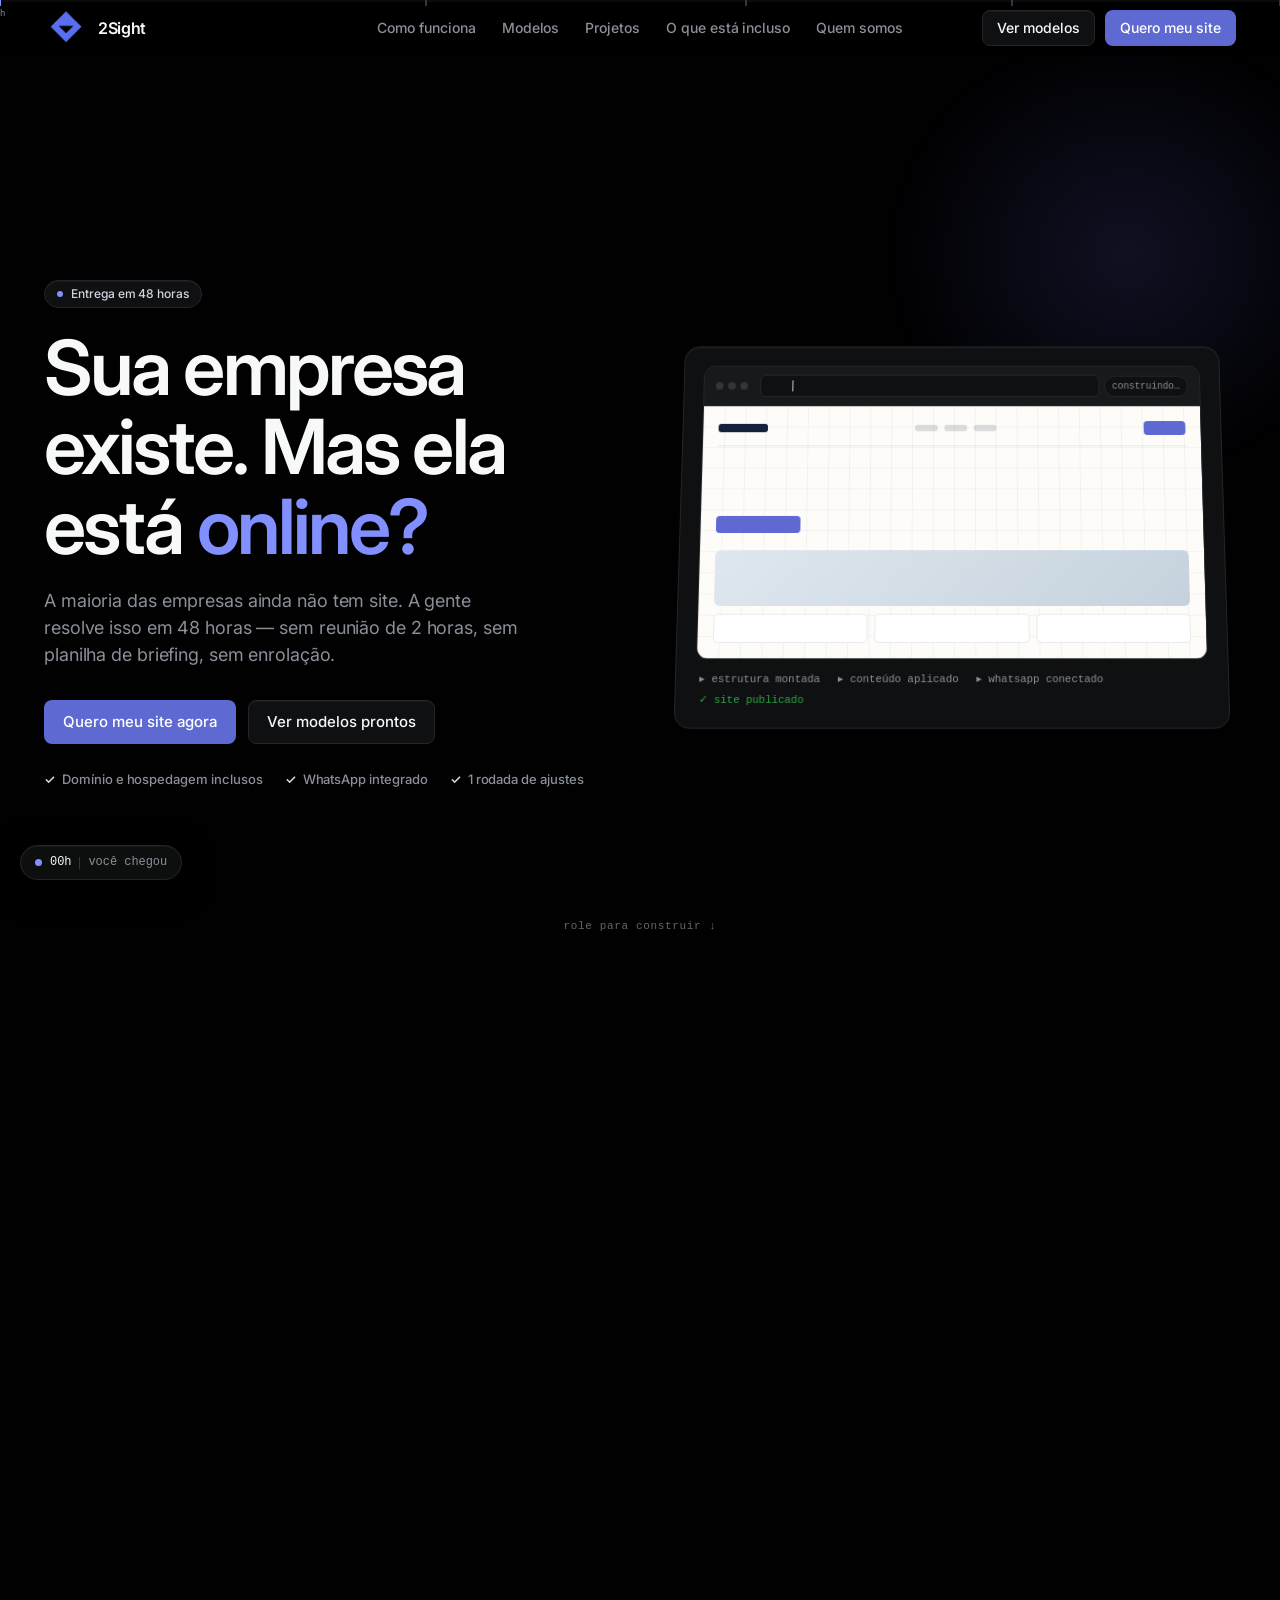
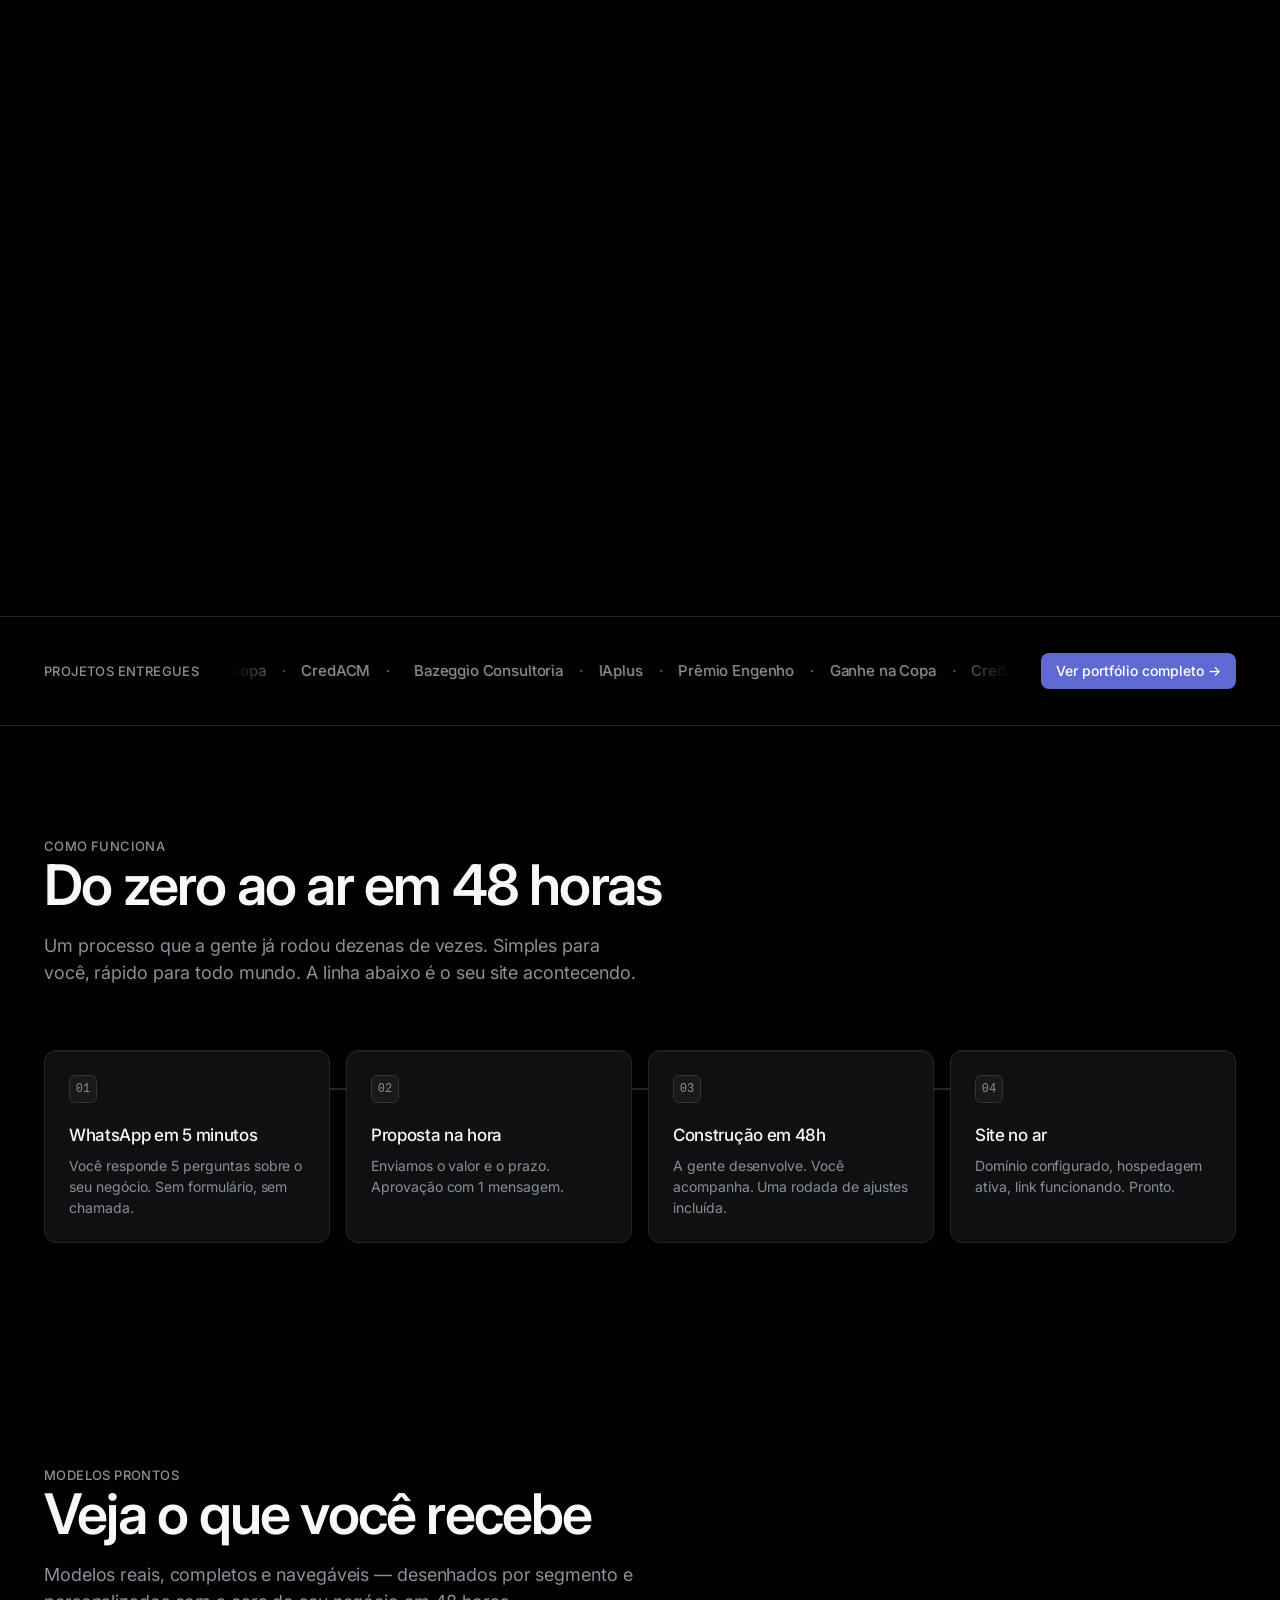
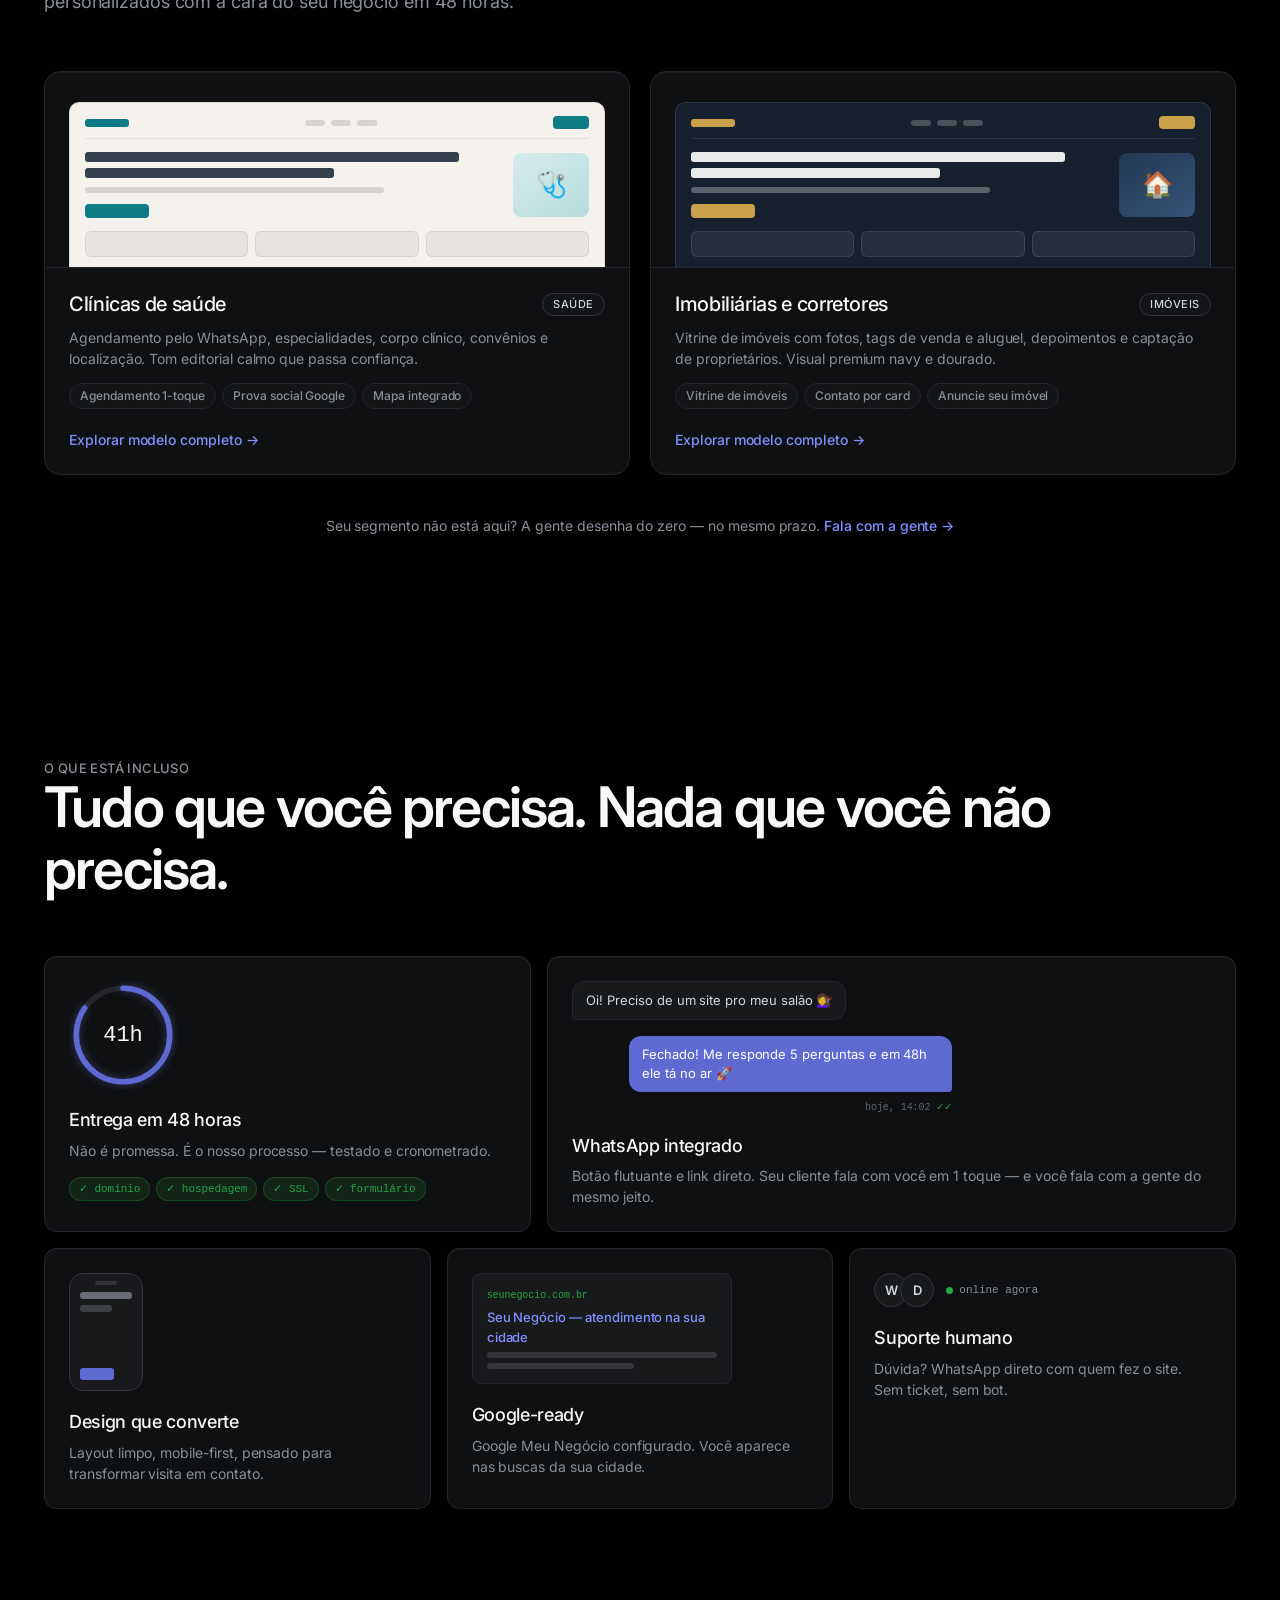
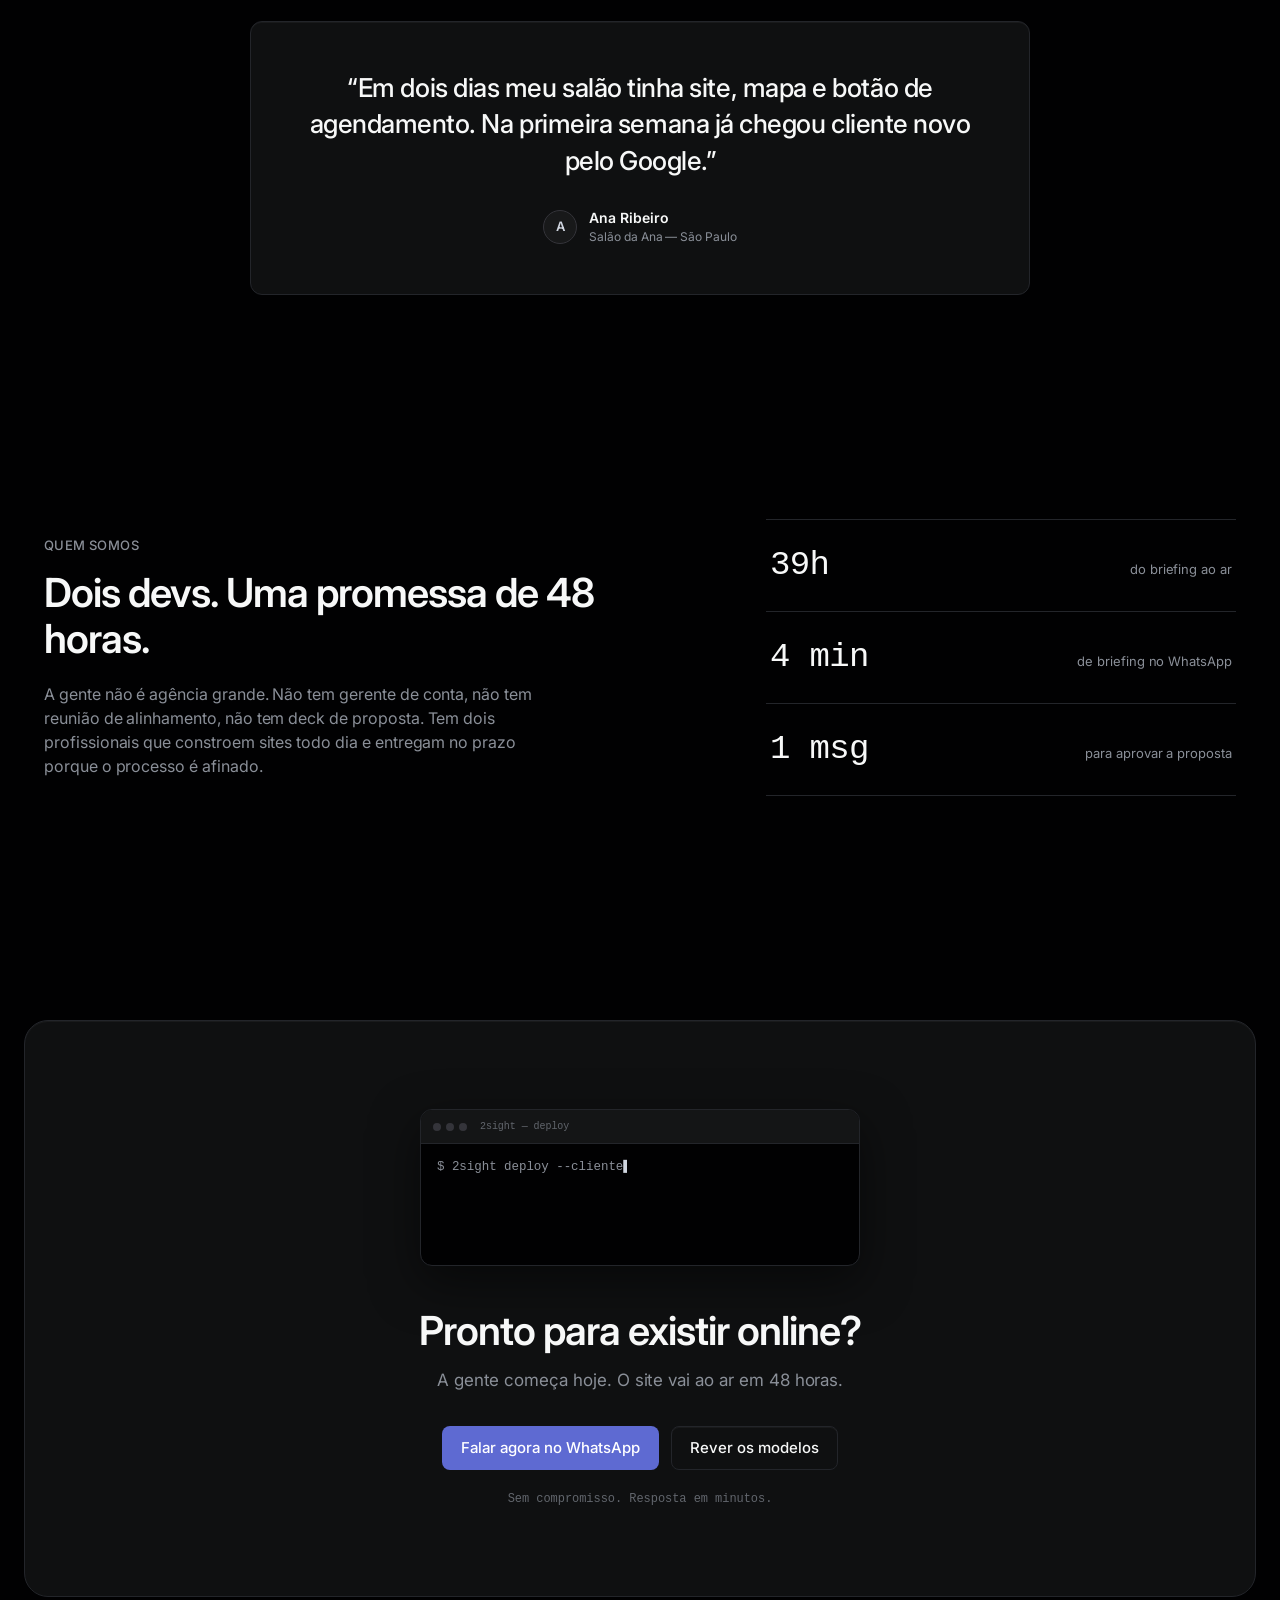
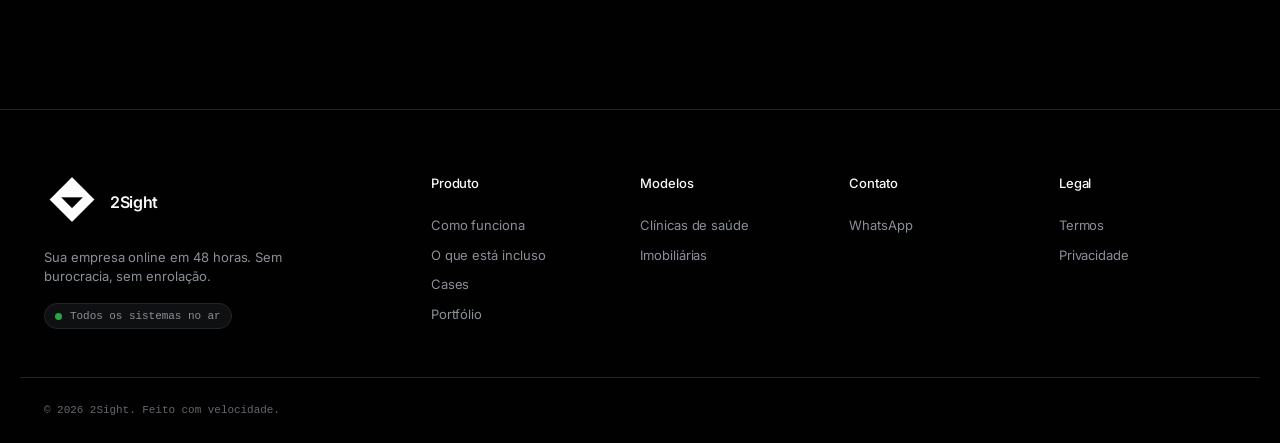
==== commit f43ded10: "Update project references and labels in index.html" ====
--- a/index.html
+++ b/index.html
@@ -44,6 +44,7 @@
       <nav class="nav-links" id="nav-links" aria-label="Navegação principal">
         <a href="#como-funciona" class="nav-link">Como funciona</a>
         <a href="#modelos" class="nav-link">Modelos</a>
+        <a href="https://projetos.2sight.com.br" class="nav-link" target="_blank" rel="noopener">Projetos</a>
         <a href="#incluso" class="nav-link">O que está incluso</a>
         <a href="#quem-somos" class="nav-link">Quem somos</a>
       </nav>
@@ -121,17 +122,18 @@
     <!-- ============ 3. Prova social ============ -->
     <section class="proof" id="cases" data-build-hour="6" data-build-msg="briefing recebido" data-build-emoji="">
       <div class="proof-inner container">
-        <p class="eyebrow proof-label">Já ajudamos</p>
-        <div class="marquee">
-          <div class="marquee-track" id="marquee-track">
-            <span class="marquee-group">
-              Salão da Ana <i>·</i> Advocacia Pereira <i>·</i> Clínica Viva <i>·</i> Oficina do João <i>·</i> Studio Bela <i>·</i>
-            </span>
-            <span class="marquee-group" aria-hidden="true">
-              Salão da Ana <i>·</i> Advocacia Pereira <i>·</i> Clínica Viva <i>·</i> Oficina do João <i>·</i> Studio Bela <i>·</i>
-            </span>
-          </div>
-        </div>
+      <p class="eyebrow proof-label">Projetos entregues</p>
+      <div class="marquee">
+      <div class="marquee-track" id="marquee-track">
+      <span class="marquee-group">
+      Bazeggio Consultoria <i>·</i> IAplus <i>·</i> Prêmio Engenho <i>·</i> Ganhe na Copa <i>·</i> CredACM <i>·</i>
+      </span>
+      <span class="marquee-group" aria-hidden="true">
+      Bazeggio Consultoria <i>·</i> IAplus <i>·</i> Prêmio Engenho <i>·</i> Ganhe na Copa <i>·</i> CredACM <i>·</i>
+      </span>
+      </div>
+      </div>
+      <a href="https://projetos.2sight.com.br" target="_blank" rel="noopener" class="btn btn-primary" style="flex-shrink:0;white-space:nowrap">Ver portfólio completo →</a>
       </div>
     </section>
 
@@ -427,6 +429,7 @@
         <a href="#como-funciona">Como funciona</a>
         <a href="#incluso">O que está incluso</a>
         <a href="#cases">Cases</a>
+        <a href="https://projetos.2sight.com.br" target="_blank" rel="noopener">Portfólio</a>
       </div>
       <div class="footer-col">
         <p class="footer-heading">Modelos</p>
